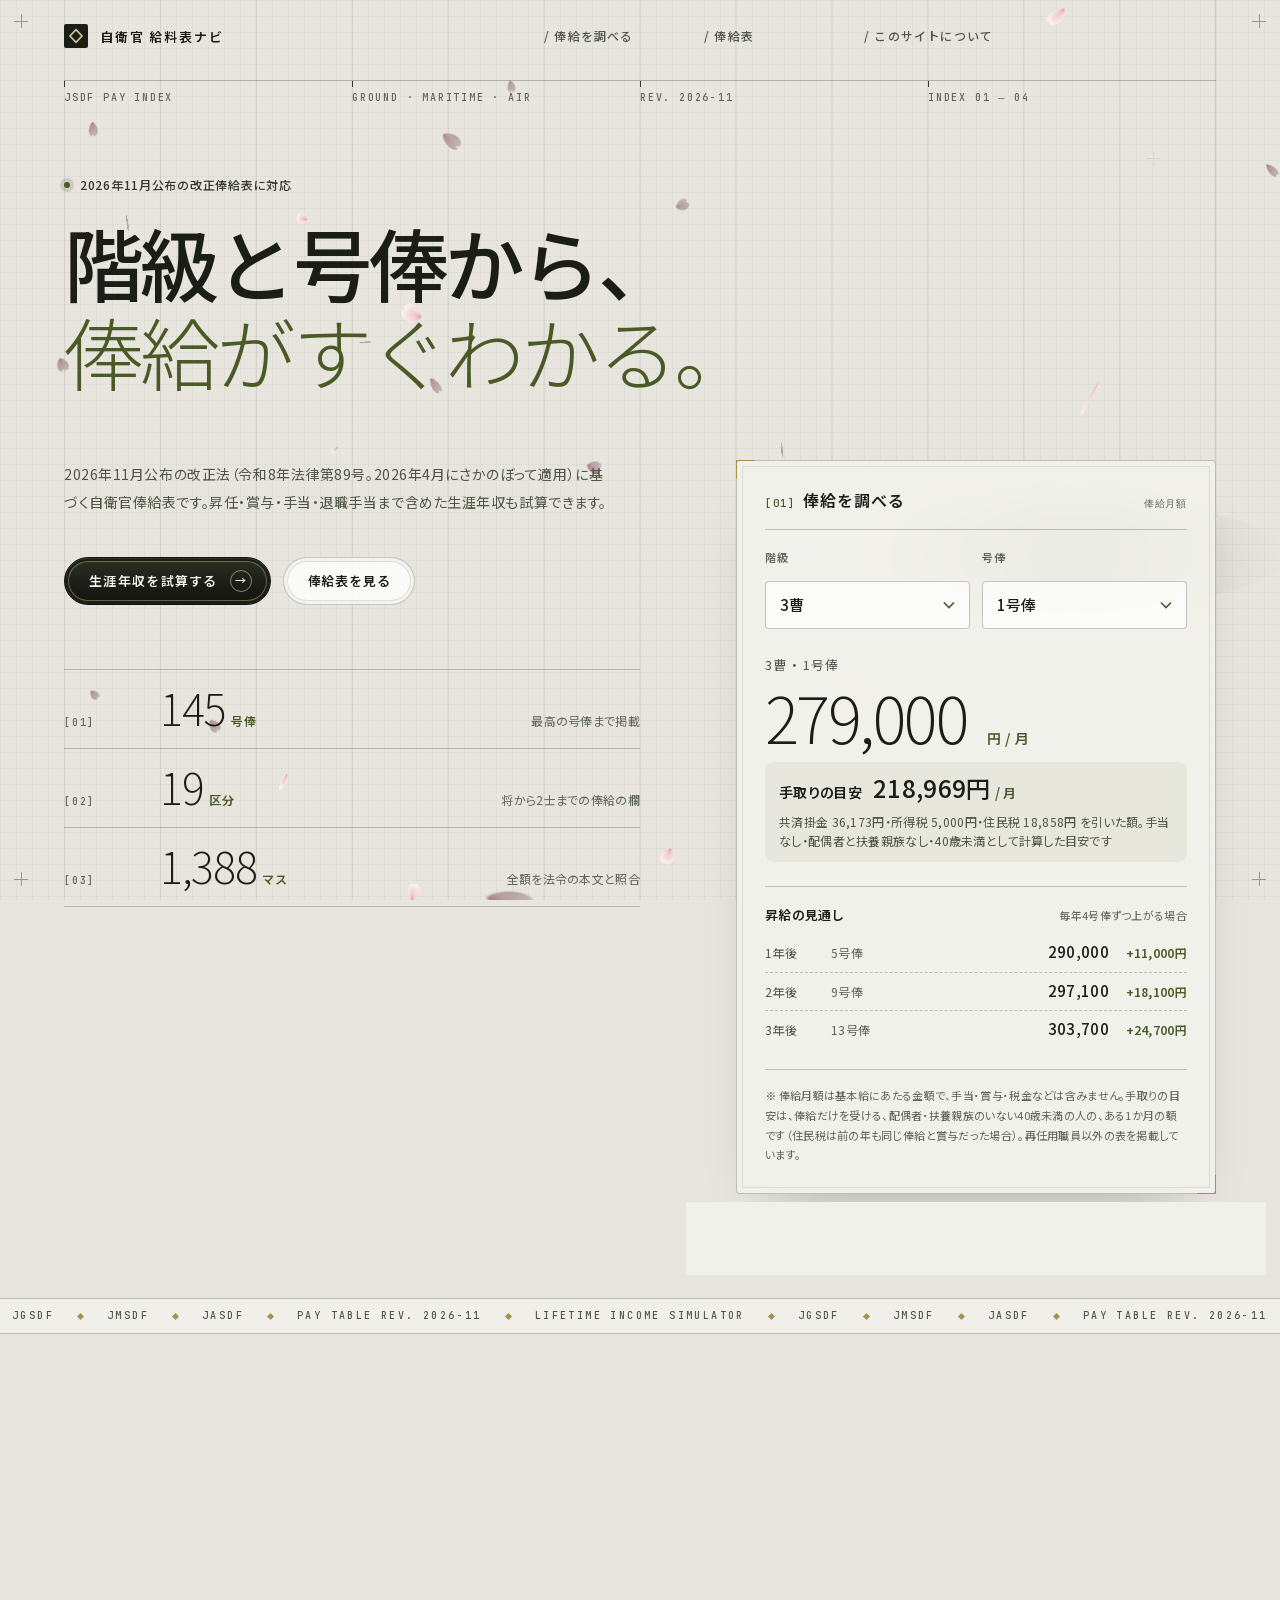
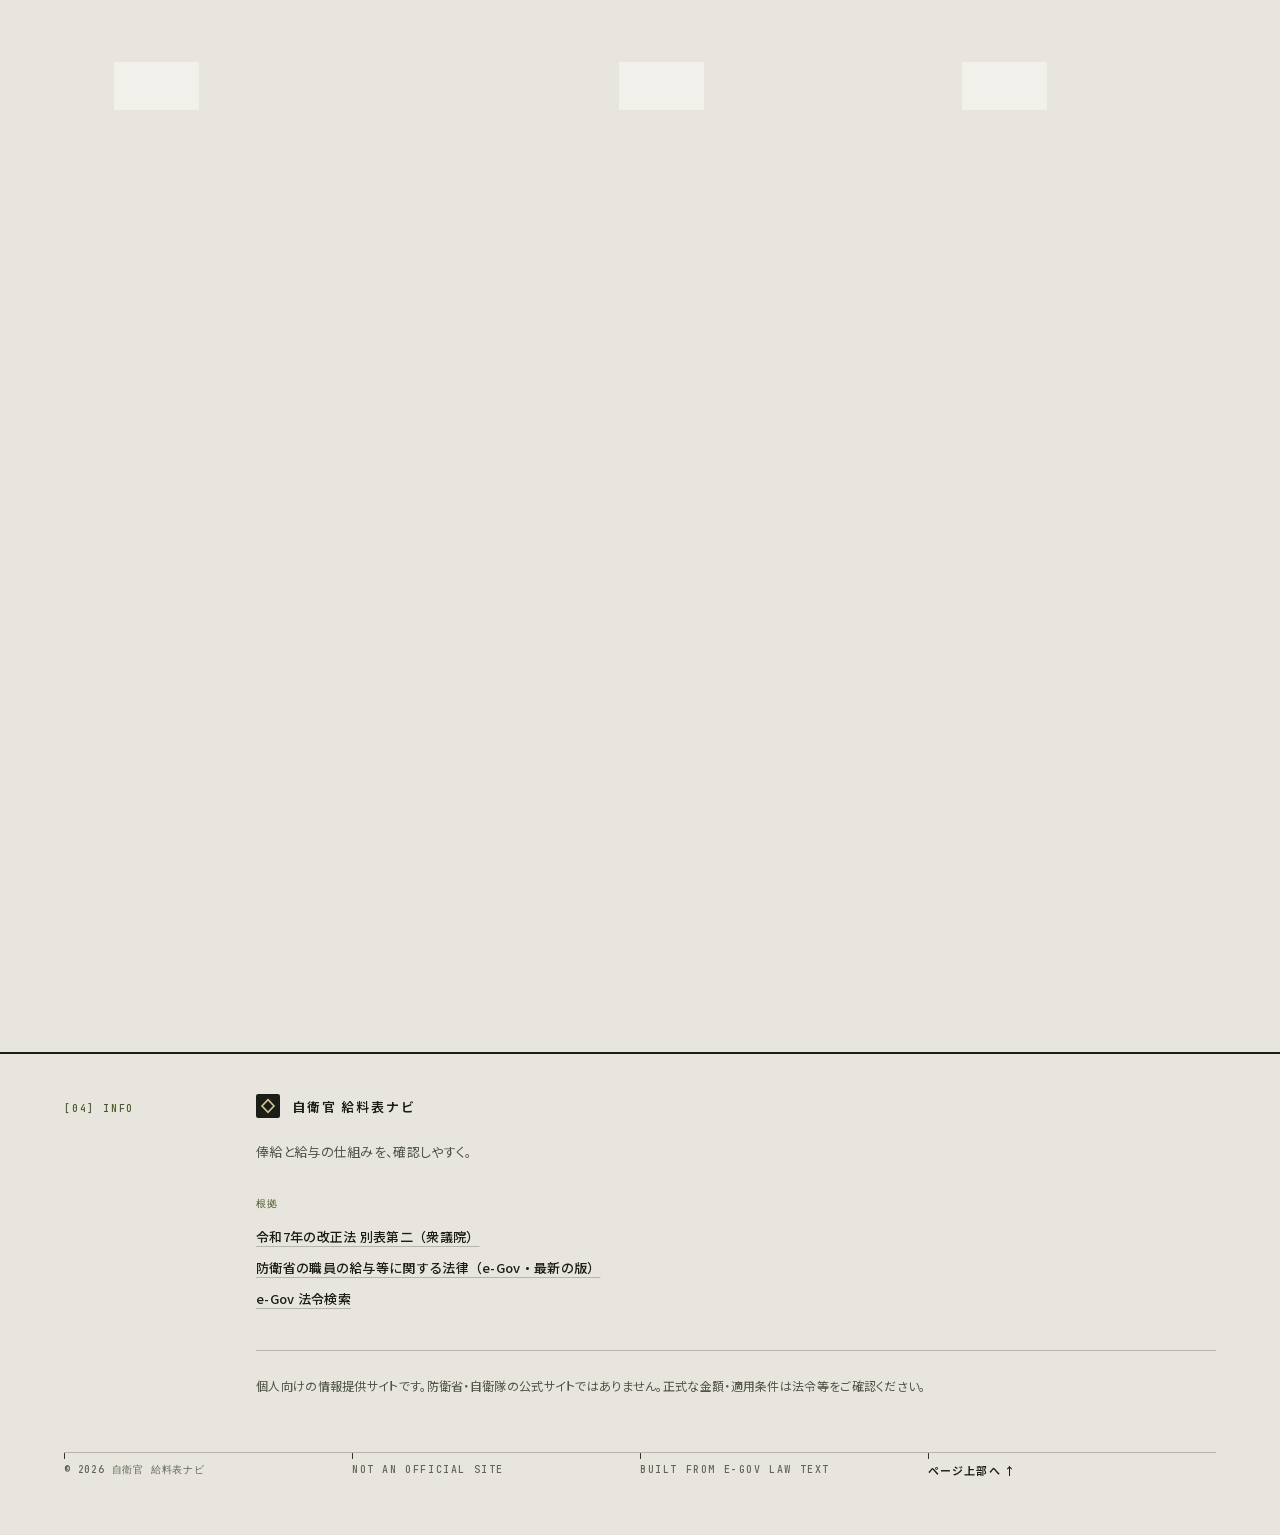
==== index.html @ 0382ee47 "結果の数字の重なりをなくし、俸給を調べる欄に手取りの目安を足す - 結果：生涯年収の大きな表示に、給与・退職手当・給付金・手取りの id を移し、下にあった同じ数字の箱   （3つの金額と、合計・手取" ====
<!doctype html>
<html lang="ja">
  <head>
    <meta charset="utf-8" />
    <meta name="viewport" content="width=device-width,initial-scale=1" />
    <!-- 読み込めるのはこのサイトのファイルだけ（外部のスクリプト・フォント・通信なし。入力は送信しない） -->
    <meta
      http-equiv="Content-Security-Policy"
      content="default-src 'none'; script-src 'self'; style-src 'self'; font-src 'self'; img-src 'self' data:; base-uri 'none'; form-action 'none'"
    />
    <title>自衛官 給料表ナビ｜2026年改定 俸給表と生涯年収シミュレーター</title>
    <meta
      name="description"
      content="2026年11月公布の改正法（令和8年法律第89号）に基づく自衛官の俸給表。階級と号俸を選ぶだけで俸給月額がわかり、昇任・賞与・手当を含めた生涯年収も試算できます。"
    />
    <meta name="theme-color" content="#e7e5de" />
    <meta name="format-detection" content="telephone=no" />
    <link
      rel="icon"
      href="data:image/svg+xml,%3Csvg xmlns='http://www.w3.org/2000/svg' viewBox='0 0 32 32'%3E%3Crect width='32' height='32' rx='7' fill='%231b1e17'/%3E%3Cpath d='M16 6l9 10-9 10-9-10z' fill='none' stroke='%23d8c48a' stroke-width='2.5'/%3E%3C/svg%3E"
    />
    <link rel="apple-touch-icon" href="icons/apple-touch-icon.png" />
    <meta property="og:type" content="website" />
    <meta property="og:locale" content="ja_JP" />
    <meta property="og:site_name" content="自衛官 給料表ナビ" />
    <meta property="og:title" content="自衛官 給料表ナビ｜2026年改定 俸給表と生涯年収シミュレーター" />
    <meta
      property="og:description"
      content="階級と号俸から俸給月額をすぐに確認。昇任・賞与・手当を含めた生涯年収も試算できます。"
    />
    <meta name="twitter:card" content="summary" />
    <meta property="og:url" content="https://fushimin1892.github.io/jsdf-lifetime-simulator/" />
    <meta property="og:image" content="https://fushimin1892.github.io/jsdf-lifetime-simulator/icons/og-icon.png">
    <meta property="og:image:type" content="image/png">
    <meta property="og:image:width" content="512">
    <meta property="og:image:height" content="512">
    <meta property="og:image:alt" content="金色のひし形と山形のアイコン">
    <meta name="twitter:image" content="https://fushimin1892.github.io/jsdf-lifetime-simulator/icons/og-icon.png">
    <script type="application/ld+json">
      {
        "@context": "https://schema.org",
        "@type": "WebApplication",
        "name": "自衛官 給料表ナビ",
        "description": "2026年11月公布の改正法（令和8年法律第89号）に基づく自衛官の俸給表と生涯年収シミュレーター。",
        "applicationCategory": "FinanceApplication",
        "inLanguage": "ja",
        "isAccessibleForFree": true,
        "offers": { "@type": "Offer", "price": "0", "priceCurrency": "JPY" }
      }
    </script>
    <!-- フォント（assets/fonts。このサイトで使う文字だけに絞った Noto Sans JP と JetBrains Mono。OFL） -->
    <link rel="preload" href="assets/fonts/noto-sans-jp.woff2" as="font" type="font/woff2" crossorigin />
    <link rel="preload" href="assets/fonts/jetbrains-mono.woff2" as="font" type="font/woff2" crossorigin />
    <!-- デザイン（assets/css）。base（骨組み）→ simulator-fix（調整）→ design（見た目）→ print（印刷）の順に上書きするので、並びを変えない -->
    <link rel="stylesheet" href="assets/css/base.css?v=20261125-5" />
    <link rel="stylesheet" href="assets/css/simulator-fix.css?v=20261125-5" />
    <link rel="stylesheet" href="assets/css/design.css?v=20261125-5" />
    <link rel="stylesheet" href="assets/css/print.css?v=20261125-5" />
  </head>
  <body>
    <i class="c-scroll-progress" aria-hidden="true"></i>
    <!-- 背景：地図の方眼・縦の罫・四隅の十字と、浮かぶ桜の立体（assets/js/crystals.js が描く。飾りなので読み上げない） -->
    <div class="l-bg" aria-hidden="true"><i class="l-bg__grid"></i><i class="l-bg__cols"></i><i class="l-bg__mark l-bg__mark--1"></i><i class="l-bg__mark l-bg__mark--2"></i><i class="l-bg__mark l-bg__mark--3"></i><i class="l-bg__mark l-bg__mark--4"></i><canvas class="l-bg__canvas"></canvas></div>
    <header class="l-header" id="pageTop">
      <div class="l-header__inner">
        <a class="c-brand" href="#pageTop">
          <span class="c-brand__mark" aria-hidden="true"
            ><svg viewBox="0 0 32 32"><rect width="32" height="32" rx="9" /><path d="M16 7.5l8 8.5-8 8.5-8-8.5z" /></svg></span
          ><span class="c-brand__name">自衛官 給料表ナビ</span>
        </a>
        <nav class="l-header__nav" aria-label="ページ内ナビゲーション">
          <a href="#lookup">俸給を調べる</a>
          <a href="#paytable">俸給表</a>
          <a href="#site-info">このサイトについて</a>
        </nav>
      </div>
    </header>
    <section class="c-hero" aria-label="俸給を調べる">
      <div class="c-hero__inner">
        <p class="c-hero__meta" aria-hidden="true"><span>JSDF PAY INDEX</span><span>GROUND · MARITIME · AIR</span><span>REV. 2026-11</span><span>INDEX 01 — 04</span></p>
        <div class="c-hero__copy">
          <p class="c-hero__chip"><span class="c-hero__chip-dot" aria-hidden="true"></span>2026年11月公布の改正俸給表に対応</p>
          <h1><span class="c-hero__line">階級と号俸から、</span><br /><em class="c-hero__line">俸給がすぐわかる。</em></h1>
          <p class="c-hero__lead">
            2026年11月公布の改正法（令和8年法律第89号。2026年4月にさかのぼって適用）に基づく自衛官俸給表です。昇任・賞与・手当・退職手当まで含めた生涯年収も試算できます。
          </p>
          <div class="c-hero__actions">
            <button type="button" class="c-btn c-btn--primary" data-open-sim>生涯年収を試算する<span aria-hidden="true">→</span></button>
            <a class="c-btn c-btn--ghost" href="#paytable">俸給表を見る</a>
          </div>
          <dl class="c-hero__facts">
            <div><dt>最高の号俸まで掲載</dt><dd>145<small>号俸</small></dd></div>
            <div><dt>将から2士までの俸給の欄</dt><dd>19<small>区分</small></dd></div>
            <div><dt>全額を法令の本文と照合</dt><dd>1,388<small>マス</small></dd></div>
          </dl>
        </div>
        <!-- 最初の画面で、そのまま俸給を調べられるようにする -->
        <section class="c-lookup" id="lookup" aria-labelledby="lookupTitle">
          <header class="c-lookup__head">
            <h2 id="lookupTitle">俸給を調べる</h2>
            <span>俸給月額</span>
          </header>
          <div class="c-lookup__fields">
            <div>
              <label for="rank">階級</label
              ><select id="rank"></select>
            </div>
            <div>
              <label for="grade">号俸</label
              ><select id="grade"></select>
            </div>
          </div>
          <div class="c-lookup__result" aria-live="polite">
            <div id="detail" class="c-note"></div>
            <strong id="amount">—</strong>
            <!-- 俸給だけを受ける場合の毎月の手取りの目安（simulator.js の lookupNet が出す） -->
            <p class="c-lookup__net" id="amountNet" hidden>手取りの目安 <b></b><span>/ 月</span><small></small></p>
          </div>
          <!-- 同じ階級のまま標準（年4号俸）で昇給した場合の、1〜3年後の俸給 -->
          <div class="c-outlook">
            <div class="c-outlook__head"><span>昇給の見通し</span><small>毎年4号俸ずつ上がる場合</small></div>
            <ol id="outlook"></ol>
          </div>
          <div class="c-note">
            ※ 俸給月額は基本給にあたる金額で、手当・賞与・税金などは含みません。手取りの目安は、俸給だけを受ける、配偶者・扶養親族のいない40歳未満の人の、ある1か月の額です（住民税は前の年も同じ俸給と賞与だった場合）。再任用職員以外の表を掲載しています。
          </div>
        </section>
      </div>
    </section>
    <!-- 流れる帯（飾り。動きを減らす設定では止まる） -->
    <div class="c-ticker" aria-hidden="true"><div class="c-ticker__track"><span>JGSDF<i></i>JMSDF<i></i>JASDF<i></i>PAY TABLE REV. 2026-11<i></i>LIFETIME INCOME SIMULATOR<i></i></span><span>JGSDF<i></i>JMSDF<i></i>JASDF<i></i>PAY TABLE REV. 2026-11<i></i>LIFETIME INCOME SIMULATOR<i></i></span><span>JGSDF<i></i>JMSDF<i></i>JASDF<i></i>PAY TABLE REV. 2026-11<i></i>LIFETIME INCOME SIMULATOR<i></i></span><span>JGSDF<i></i>JMSDF<i></i>JASDF<i></i>PAY TABLE REV. 2026-11<i></i>LIFETIME INCOME SIMULATOR<i></i></span></div></div>
    <main class="l-main">
      <dialog id="simulatorDialog" aria-labelledby="simulatorTitle">
        <section class="c-card c-simulator" id="simulator">
          <!-- スクロールしても常に見える結果の要約 -->
          <header class="c-simulator__sticky">
            <div class="c-simulator__sticky-text" aria-live="polite">
              <small>自衛隊での生涯年収（額面）</small><strong id="stickyTotal">—</strong
              ><span id="stickyRank"></span>
            </div>
            <a href="#simResult" class="c-simulator__jump" id="simJump">結果へ ↓</a>
            <button class="c-simulator__close" type="button" aria-label="シミュレーターを閉じる">×</button>
          </header>
          <div class="c-caption">CAREER SIMULATOR</div>
          <h2 class="c-section-title" id="simulatorTitle">生涯年収シミュレーター</h2>
          <p class="c-section-lead">
            昇給・昇任の時期を変えて、入隊から退職までの給与を試算します。条件を変えると自動で計算し直します。
          </p>
          <p class="c-simulator__guide">はじめは「所属」と「基本の条件」だけ入れれば計算できます。その下の帯（押すと開きます）は、分からなければ開かずにそのままでかまいません。</p>
          <div class="c-preset" role="group" aria-labelledby="presetLabel">
            <span id="presetLabel" class="c-preset__label">よくある経歴のひな形</span>
            <button type="button" class="c-preset__button" data-preset="sotsu">一般曹候補生（標準）</button>
            <button type="button" class="c-preset__button" data-preset="koka">高等工科学校（最短）</button>
            <button type="button" class="c-preset__button" data-preset="bunai">部内幹部（1尉まで）</button>
            <button type="button" class="c-preset__button" data-preset="kanko">防大・大卒の幹部</button>
          </div>
          <small class="c-field-note c-preset__note"
            >ひな形は入力の例です。入隊区分・予想階級・入隊時の年齢・昇任までの期間だけを変え、手当などほかの入力はそのままです。昇任までの期間は初期値（高等工科学校（最短）は、任官から1年で3曹に昇任し、3曹から先は初期値。防大・大卒の幹部は、2尉から1尉を一斉昇任の3年で固定）で、実際の昇任時期を示すものではありません。</small
          >
          <h3 class="c-simulator__group-title">所属</h3>
          <div class="c-simulator__grid">
            <div>
              <label for="branch">所属</label
              ><select id="branch" aria-describedby="branchNote">
                <option value="ground">陸上自衛隊</option>
                <option value="maritime">海上自衛隊</option>
                <option value="air">航空自衛隊</option>
              </select>
              <small id="branchNote" class="c-field-note">所属によって、下の「手当の条件」で選べる手当が変わります</small>
            </div>
          </div>
          <h3 class="c-simulator__group-title">基本の条件</h3>
          <div class="c-simulator__grid">
            <div>
              <label for="entryType">入隊区分</label
              ><select id="entryType" aria-describedby="entryTypeNote">
                <option value="sotsu" selected>一般曹候補生（任期なし）</option>
                <option value="ninki">任期制自衛官（任期あり）</option>
                <option value="kanko">幹部候補生（大卒・防大卒）</option>
                <option value="kankoM">幹部候補生（修士課程修了等）</option>
                <option value="kankoD">幹部候補生（院卒者試験）</option>
                <option value="koka">高等工科学校の卒業生（陸士長で任官）</option>
              </select>
              <small id="entryTypeNote" class="c-field-note">一般曹候補生・任期制は2士で入隊します。幹部候補生（一般幹部候補生）は幹部候補生学校を出て3尉（院卒は2尉）に任官します。区分を変えると入隊時の年齢の目安も変わります。高等工科学校の卒業生は、卒業の日（4月1日）に陸士長1号俸で任官した時から計算し（入隊時の年齢は任官時の年齢）、1年後に3曹へ昇任します。在校3年間の生徒手当・期末手当は含めません。退職手当の勤続期間には、生徒の期間（3年）の2分の1を加えます（防衛省給与法第28条の2第4項）</small>
            </div>
            <div id="ninkiPlanWrap" hidden>
              <label for="ninkiPlan">任期の扱い</label
              ><select id="ninkiPlan" aria-describedby="ninkiPlanNote">
                <option value="1">1任期で満了退職</option>
                <option value="2" selected>2任期で満了退職</option>
                <option value="3">3任期で満了退職</option>
                <option value="4">4任期で満了退職</option>
                <option value="sgt">3曹に昇任して定年まで勤める</option>
              </select>
              <small id="ninkiPlanNote" class="c-field-note"
                >1任期目は陸上2年・海上と航空3年、2任期目からは2年です（自衛隊法第36条）。任期ごとに任期満了金（退職手当）が出ます</small
              >
            </div>
            <div>
              <label for="startAge">入隊時の年齢</label>
              <div class="c-unit-input">
                <input id="startAge" type="number" min="16" max="60" value="18" /><span>歳</span>
              </div>
            </div>
            <div>
              <label for="entryMonth">入隊した月</label
              ><select id="entryMonth" aria-describedby="entryMonthNote">
                <option value="1">1月</option>
                <option value="2">2月</option>
                <option value="3">3月</option>
                <option value="4" selected>4月</option>
                <option value="5">5月</option>
                <option value="6">6月</option>
                <option value="7">7月</option>
                <option value="8">8月</option>
                <option value="9">9月</option>
                <option value="10">10月</option>
                <option value="11">11月</option>
                <option value="12">12月</option>
              </select>
              <small id="entryMonthNote" class="c-field-note">昇給（1月）と賞与（6月・12月）の時期に使います</small>
            </div>
            <div>
              <label for="entryYear">入隊した年</label>
              <div class="c-unit-input">
                <input
                  id="entryYear"
                  type="number"
                  min="2000"
                  max="2060"
                  value="2026"
                  aria-describedby="entryYearNote"
                /><span>年</span>
              </div>
              <small id="entryYearNote" class="c-field-note"
                >税・共済掛金の改正の時期と、若年定年退職者給付金で使う自衛官以外の職員の定年を決めるのに使います。初期値は今年です。過去の年（2025年以前）も、税・共済掛金・地域手当はおおむね今の制度で計算します（年ごとの細かい改正は入れていません）</small
              >
            </div>
            <div id="targetRankWrap">
              <label for="targetRank">予想する将来の階級（定年年齢を決定）</label
              ><select id="targetRank" aria-describedby="targetRankNote">
                <!-- data-age：定年年齢（2024年10月以降） -->
                <optgroup label="曹・准尉">
                  <option value="3曹" data-age="55">3曹（55歳）</option>
                  <option value="2曹" data-age="55">2曹（55歳）</option>
                  <option value="1曹" data-age="56" selected>1曹（56歳）</option>
                  <option value="曹長" data-age="56">曹長（56歳）</option>
                  <option value="准尉" data-age="56">准尉（56歳）</option>
                </optgroup>
                <optgroup label="幹部（部内幹部へ昇任）">
                  <option value="3尉" data-age="56" data-officer="1">3尉（56歳）</option>
                  <option value="2尉" data-age="56" data-officer="2">2尉（56歳）</option>
                  <option value="1尉" data-age="56" data-officer="3">1尉（56歳）</option>
                  <option value="3佐" data-age="57" data-officer="3">3佐（57歳）</option>
                  <option value="2佐" data-age="57" data-officer="3">2佐（57歳）</option>
                  <option value="1佐" data-age="58" data-officer="3">1佐（58歳）</option>
                  <option value="将補" data-age="60" data-officer="3">将補（60歳）</option>
                  <option value="将" data-age="60" data-officer="3">将（60歳）</option>
                </optgroup>
              </select>
              <small id="targetRankNote" class="c-field-note"
                >3尉以上を選ぶと部内幹部への昇任として計算します。定年は2024年10月以降の年齢です（<a
                  href="https://www.cas.go.jp/jp/seisaku/jieikan/gijisidai/dai1/sankou.pdf"
                  target="_blank"
                  rel="noopener"
                  >内閣官房資料 ↗</a
                >）</small
              >
            </div>
            <div>
              <label for="retireAge" id="retireAgeLabel">定年年齢（予想階級に連動）</label>
              <div class="c-unit-input">
                <input id="retireAge" type="number" value="56" readonly tabindex="-1" /><span>歳</span>
              </div>
            </div>
            <div>
              <label for="retireSpecial">定年の特例</label
              ><select id="retireSpecial" aria-describedby="retireSpecialNote">
                <option value="none" selected>なし（階級の定年）</option>
                <option value="chief">統合幕僚長・陸海空幕僚長・統合作戦司令官（将。62歳）</option>
                <option value="expert">医官などの医療職・軍楽・情報の調査・警務官（1佐以下。60歳）</option>
              </select>
              <small id="retireSpecialNote" class="c-field-note"
                >自衛隊法施行令 別表第九の備考の定年です。予想する将来の階級が対象でないとき（幕僚長などは将以外、医療職などは将補・将）は、階級の定年のままです</small
              >
            </div>
            <div data-enlisted>
              <label for="initialGrade">入隊時の2士の号俸</label>
              <div class="c-unit-input">
                <input id="initialGrade" type="number" min="1" max="17" value="1" /><span
                  >号俸</span
                >
              </div>
            </div>
            <div>
              <label for="raise">毎年の昇給</label>
              <div class="c-unit-input">
                <input
                  id="raise"
                  type="number"
                  min="0"
                  max="20"
                  value="4"
                  aria-describedby="raiseNote"
                /><span>号俸</span>
              </div>
              <small id="raiseNote" class="c-field-note"
                >標準（勤務成績が良好）は4号俸、特に良好は6、極めて良好は8以上。入隊後最初の昇給は月割り。55歳以降と1佐（1）（2）欄以上は昇給が抑えられます（標準では昇給なし）。</small
              >
            </div>
          </div>
          <details class="c-sim-more"><summary class="c-sim-more__summary"><h3 class="c-simulator__group-title">昇任の時期</h3><span class="c-sim-more__hint">初期値は標準的な昇任の時期です。変えたいときだけ開きます</span></summary>
          <p class="c-simulator__group-note">
            予想する将来の階級までに必要な昇任だけを表示しています。昇任は年1回（3曹は年2回、部内幹部候補生の試験は年1回）なので、その間隔で選べます。いちばん短い選択肢は、法令で決まった最短の期間です。
          </p>
          <div class="c-simulator__grid">
            <!-- 昇任までの期間。スクリプトが選択欄に置き換える（最小値は自衛隊法施行規則 別表第七の在職期間） -->
            <div data-enlisted>
              <label for="stepPfc">2士から1士まで</label>
              <div class="c-unit-input">
                <input id="stepPfc" type="number" value="6" readonly tabindex="-1" /><span>か月</span>
              </div>
              <small class="c-field-note">6か月で固定</small>
            </div>
            <div data-enlisted>
              <label for="stepLcpl">1士から士長まで</label>
              <div class="c-unit-input">
                <input id="stepLcpl" type="number" value="6" readonly tabindex="-1" /><span>か月</span>
              </div>
              <small class="c-field-note">6か月で固定（入隊から約1年で士長）</small>
            </div>
            <div data-enlisted>
              <label for="stepSgt">士長から3曹昇任まで</label>
              <div class="c-unit-input">
                <input id="stepSgt" type="number" min="1.75" max="20" step="0.25" value="3.75" /><span
                  >年</span
                >
              </div>
              <small class="c-field-note">昇任は年2回のため半年ごと。一般曹候補生は最短で入隊後2年9か月（士長昇任から1年9か月）</small>
            </div>
            <!-- 昇任までの年数（予想階級に必要なものだけ表示。初期値は試算用の仮定） -->
            <div data-step="2曹" hidden>
              <label for="stepSgt2">3曹から2曹まで</label>
              <div class="c-unit-input">
                <input id="stepSgt2" type="number" min="1.6" max="30" step="0.1" value="8" /><span>年</span>
              </div>
              <small class="c-field-note">法令の在職期間は3曹で2年</small>
            </div>
            <div data-step="1曹" hidden>
              <label for="stepSgt1">2曹から1曹まで</label>
              <div class="c-unit-input">
                <input id="stepSgt1" type="number" min="1.6" max="30" step="0.1" value="10" /><span>年</span>
              </div>
              <small class="c-field-note">法令の在職期間は2曹で2年</small>
            </div>
            <div data-step="曹長" hidden>
              <label for="stepSgm">1曹から曹長まで</label>
              <div class="c-unit-input">
                <input id="stepSgm" type="number" min="1.6" max="30" step="0.1" value="8" /><span>年</span>
              </div>
              <small class="c-field-note">法令の在職期間は1曹で2年</small>
            </div>
            <div data-step="准尉" hidden>
              <label for="stepWo">曹長から准尉まで</label>
              <div class="c-unit-input">
                <input id="stepWo" type="number" min="1.6" max="30" step="0.1" value="6" /><span>年</span>
              </div>
              <small class="c-field-note">法令の在職期間は曹長で2年</small>
            </div>
            <div data-step="3尉route" hidden>
              <label for="ofcRoute">3尉への昇任のしかた</label
              ><select id="ofcRoute" aria-describedby="ofcRouteNote">
                <option value="sgt" selected>3曹から（部内幹部候補生）</option>
                <option value="sgm">曹長から</option>
                <option value="wo">准尉から</option>
              </select>
              <small id="ofcRouteNote" class="c-field-note"
                >曹長・准尉からは、2曹・1曹・曹長（・准尉）を経て3尉に昇任するものとして計算します。選考の条件は年度ごとの採用・選考の案内で確かめてください</small
              >
            </div>
            <div data-step="3尉sgm" hidden>
              <label for="stepOfcSgm">曹長から3尉まで</label>
              <div class="c-unit-input">
                <input id="stepOfcSgm" type="number" min="2" max="30" step="1" value="4" /><span>年</span>
              </div>
              <small class="c-field-note">最短は曹長の在職期間2年（自衛隊法施行規則 別表第七）</small>
            </div>
            <div data-step="3尉wo" hidden>
              <label for="stepOfcWo">准尉から3尉まで</label>
              <div class="c-unit-input">
                <input id="stepOfcWo" type="number" min="1" max="30" step="1" value="3" /><span>年</span>
              </div>
              <small class="c-field-note">准尉の在職期間は別表第七に定めがないため、1年から選べます</small>
            </div>
            <div data-step="3尉" hidden>
              <label for="stepOfc">3曹から3尉まで（部内幹部）</label>
              <div class="c-unit-input">
                <input id="stepOfc" type="number" min="1" max="30" step="1" value="4" /><span
                  >年</span
                >
              </div>
              <small class="c-field-note"
                >受験資格は3曹昇任後4年（専門士・準学士は2年、学士は1年）。3尉昇任前の幹部候補生学校8か月は、この期間に含む教育期間として扱います</small
              >
            </div>
            <div data-step="2尉" hidden>
              <label for="second">3尉から2尉まで</label>
              <div class="c-unit-input">
                <input id="second" type="number" value="2" readonly tabindex="-1" /><span>年</span>
              </div>
              <small class="c-field-note">2年で固定</small>
            </div>
            <div data-step="1尉" hidden>
              <label for="first">2尉から1尉まで</label>
              <div class="c-unit-input">
                <input id="first" type="number" min="2.4" max="30" step="0.1" value="4.5" /><span
                  >年</span
                >
              </div>
              <small class="c-field-note">法令の在職期間は3年</small>
              <!-- 防大・大卒の幹部のひな形を使ったときだけ出す（欄を3年で固定する） -->
              <small id="firstLock" class="c-preset-lock" hidden>防大・大卒の幹部のひな形：一斉昇任のため3年で固定しています。ほかのひな形を選ぶか、入隊区分を変えると選べるようになります。</small>
            </div>
            <div data-step="3佐" hidden>
              <label for="stepMaj">1尉から3佐まで</label>
              <div class="c-unit-input">
                <input id="stepMaj" type="number" min="4" max="30" step="0.1" value="7" /><span>年</span>
              </div>
              <small class="c-field-note">法令の在職期間は1尉で5年</small>
            </div>
            <div data-step="2佐" hidden>
              <label for="stepLtc">3佐から2佐まで</label>
              <div class="c-unit-input">
                <input id="stepLtc" type="number" min="2.4" max="30" step="0.1" value="6" /><span>年</span>
              </div>
              <small class="c-field-note">法令の在職期間は3佐で3年</small>
            </div>
            <div data-step="1佐" hidden>
              <label for="stepCol">2佐から1佐まで</label>
              <div class="c-unit-input">
                <input id="stepCol" type="number" min="3.2" max="30" step="0.1" value="6" /><span>年</span>
              </div>
              <small class="c-field-note">法令の在職期間は2佐で4年</small>
            </div>
            <div data-step="1佐" hidden>
              <label for="colClass">1佐の俸給表の欄</label
              ><select id="colClass" aria-describedby="colClassNote">
                <option value="5" selected>1佐（3）</option>
                <option value="4">1佐（2）</option>
                <option value="3">1佐（1）</option>
              </select>
              <small id="colClassNote" class="c-field-note">配置される職によって適用される欄が異なります</small>
            </div>
            <div data-step="将補" hidden>
              <label for="stepMg">1佐から将補まで</label>
              <div class="c-unit-input">
                <input id="stepMg" type="number" min="4.8" max="30" step="0.1" value="6" /><span>年</span>
              </div>
              <small class="c-field-note">法令の在職期間は1佐で6年</small>
              <small class="c-field-note">俸給は将補（2）の欄で計算します</small>
            </div>
            <div data-step="将" hidden>
              <label for="stepGen">将補から将まで</label>
              <div class="c-unit-input">
                <input id="stepGen" type="number" min="2.4" max="30" step="0.1" value="3" /><span>年</span>
              </div>
              <small class="c-field-note">法令の在職期間は将補で3年</small>
            </div>
            <div data-step="将" hidden>
              <label for="generalGrade">将の官職（号俸）</label
              ><select id="generalGrade" aria-describedby="generalGradeNote">
                <option value="1" selected>将（防衛大臣が指定する1号俸）</option>
                <option value="2">将（2号俸）</option>
                <option value="3">将（3号俸）</option>
                <option value="4">将（4号俸）</option>
                <option value="5">方面総監・自衛艦隊司令官など（5号俸）</option>
                <option value="6">方面総監などのうち防衛大臣が指定する官職（6号俸）</option>
                <option value="7">陸・海・空幕僚長、統合作戦司令官（7号俸）</option>
                <option value="8">統合幕僚長（8号俸）</option>
              </select>
              <small id="generalGradeNote" class="c-field-note"
                >将の俸給は官職ごとに号俸が決まり、昇給はありません（施行令第6条の20）</small
              >
            </div>
          </div>
          </details>
          <details class="c-sim-more"><summary class="c-sim-more__summary"><h3 class="c-simulator__group-title" id="allowanceTitle">手当の条件</h3><span class="c-sim-more__hint">配置手当・営外手当や、扶養・住居・通勤・地域手当などを足すときに開きます</span></summary>
          <section class="c-allowance-panel" aria-labelledby="allowanceTitle">
            <p class="c-section-lead">該当する勤務・生活条件を選ぶと、対応する手当を自動で計算します。</p>
            <h4 class="c-allowance-panel__subtitle">所属の主な手当（配置手当）</h4>
            <!-- 所属に応じた配置手当の選択欄（スクリプトが所属ごとに作る） -->
            <div class="c-allowance-panel__auto" id="branchAllowances"></div>
            <div class="c-simulator__grid">
              <div>
                <label for="placementFrom">配置手当の支給開始（入隊から何年後）</label>
                <div class="c-unit-input">
                  <input id="placementFrom" type="number" min="0" max="50" step="0.5" placeholder="入隊から" data-optional="1" aria-describedby="placementNote" /><span>年後</span>
                </div>
              </div>
              <div>
                <label for="placementTo">配置手当の支給終了（入隊から何年後）</label>
                <div class="c-unit-input">
                  <input id="placementTo" type="number" min="0.5" max="50" step="0.5" placeholder="定年まで" data-optional="1" aria-describedby="placementNote" /><span>年後</span>
                </div>
                <small id="placementNote" class="c-field-note"
                  >上で選んだ配置手当を受ける期間です。空欄なら入隊から定年まで（教育期間を除く）。異動で配置が変わる場合は、配置手当を選ばずに「ほかの手当を追加する」で期間ごとに入れることもできます</small
                >
              </div>
            </div>
            <!-- 教育を受けている期間は部隊に配置されていないので、配置手当（乗組手当など）を支給しない -->
            <div class="c-allowance-panel__auto">
              <div data-enlisted>
                <label for="eduRecruit">入隊後の教育期間（教育隊）</label>
                <div class="c-unit-input">
                  <input id="eduRecruit" type="number" value="5" readonly tabindex="-1" /><span>か月</span>
                </div>
                <small class="c-field-note">5か月で固定</small>
              </div>
              <div data-enlisted>
                <label for="eduSgt">3曹昇任前の教育（海曹予定者課程など）</label>
                <div class="c-unit-input">
                  <input id="eduSgt" type="number" value="3" readonly tabindex="-1" /><span>か月</span>
                </div>
                <small class="c-field-note">3か月で固定</small>
              </div>
              <div data-step="3尉" hidden>
                <label for="eduOcs">幹部候補生学校（部内幹部）</label>
                <div class="c-unit-input">
                  <input id="eduOcs" type="number" value="8" readonly tabindex="-1" /><span>か月</span>
                </div>
                <small class="c-field-note">8か月で固定</small>
              </div>
            </div>
            <small class="c-field-note" data-note-title="配置手当と教育期間"
              >教育期間（入隊後の教育隊、3曹昇任直前の海曹予定者課程など、3尉昇任直前の幹部候補生学校）は基本給（俸給）だけとし、配置手当・営外手当・手入力の手当・俸給の特別調整額は付けません（賞与は支給し、その計算の基礎は俸給と階級による加算だけにします。指定場所生活調整金は対象のまま）。選んだ手当は、教育期間を除いて定年まで続く仮定です。実際の対象や期間は配置によって異なります。割合は施行令第12条と防衛省の訓令（乗員の範囲等に関する訓令、特殊作戦隊員手当・特別警備隊員・落下傘隊員の各訓令、防衛省職員給与施行細則）によります。3佐以上は「階級の最低号俸」に、防衛大臣が定める割合（3佐94.2％、2佐91.6％、1佐（3）86.4％、1佐（2）85.9％、1佐（1）84.9％、将補（2）・将84.5％）を掛けて計算します。</small
            >
            <h4 class="c-allowance-panel__subtitle">生活の条件</h4>
            <div class="c-allowance-panel__auto">
              <div>
                <label for="barracksYears">入隊から営舎内・艦内で生活する年数</label
                ><select id="barracksYears">
                  <option value="0">対象なし・不明</option>
                  <option value="1">1年</option>
                  <option value="2">2年</option>
                  <option value="3">3年</option>
                  <option value="4">4年</option>
                  <option value="5">5年</option>
                  <option value="6">6年以上</option></select
                ><small class="c-field-note"
                  >指定場所生活調整金（防衛省給与法第26条の2）は、一般曹候補生・任期制で入隊し、採用から6年を1年ずつに区切った期間の全部を営舎内などに住んだ年に20万円（施行令第19条の2）です。入力した年数分を支給するとして計算します（処分などで支給されない年は考えません）。幹部候補生・高等工科学校の卒業生には加えません。</small
                >
              </div>
              <div>
                <label for="eigaiStart">営舎の外に住み始める時期（営外手当）</label
                ><select id="eigaiStart" aria-describedby="eigaiNote">
                  <option value="none">住まない・不明</option>
                  <option value="sergeant">3曹に昇任したとき</option>
                  <option value="1">入隊から1年後</option>
                  <option value="2">入隊から2年後</option>
                  <option value="3">入隊から3年後</option>
                  <option value="4">入隊から4年後</option>
                  <option value="5">入隊から5年後</option>
                  <option value="6">入隊から6年後</option>
                  <option value="8">入隊から8年後</option>
                  <option value="10">入隊から10年後</option>
                </select>
                <small id="eigaiNote" class="c-field-note"
                  >曹長以下の間、月額8,200円を支給し、賞与の計算の基礎にも加えます（准尉・幹部になると支給されません）。</small
                >
              </div>
            </div>
            <div class="c-allowance-panel__sources">
              自動計算の根拠：<a
                href="https://laws.e-gov.go.jp/law/327CO0000000368"
                target="_blank"
                rel="noopener"
                >配置手当・賞与の加算（施行令） ↗</a
              >　<a
                href="https://www.cas.go.jp/jp/seisaku/jieikan/gijisidai/dai4/sankou.pdf"
                target="_blank"
                rel="noopener"
                >指定場所生活調整金 ↗</a
              >　<a
                href="https://laws.e-gov.go.jp/law/327AC0000000266"
                target="_blank"
                rel="noopener"
                >営外手当（給与法第18条） ↗</a
              >
            </div>
            <details class="c-allowance-panel__manual">
              <summary>ほかの手当を追加する（手入力）</summary>
              <div class="c-allowance-panel__selector">
                <div>
                  <label for="allowanceKind">追加する手当</label
                  ><select id="allowanceKind"></select>
                </div>
                <button type="button" id="addAllowance" class="c-action-btn">＋ 手当を追加</button>
              </div>
              <div id="allowanceList"></div>
            </details>
            <p class="c-note" data-note-title="手当の入力と計算方法">
              手当名ごとに基本の計算方法を固定しています。月額の手当は月額、日額・勤務1回ごとの手当は単価×支給日数・回数で試算し、地域手当・広域異動手当は勤務地・異動距離から割合を適用します。支給額や対象となる日数・回数は、任務区分・勤務実績・官署の指定などで変わるため、手入力欄がある手当は実際の区分に合った単価・月額・日数等を入力してください。地域手当と広域異動手当の調整、再異動時の期間重複は計算に反映します。法令で額が決まっている手当は「区分（法令の額）」を選ぶと額が入り、本府省業務調整手当・航海手当は昇任に合わせて階級の額で計算します。支給期間は「支給開始（年・月）」と「支給期間（年・か月）」で入力します。途中で止まる・また始まる手当は、期間を分けて何件でも追加できます。同じ手当の期間が重なっているとエラーで知らせます（地域手当・広域異動手当と、区分が違うものは重なってもかまいません）。通勤手当は、所得税の非課税限度額（定期代と、車の片道距離ごとの額。合わせて月15万円まで）を税金の計算から除きます。航海手当は、自衛艦などの自衛隊の艦船に乗り組む自衛官が対象で（防衛省給与法第17条）、陸上・航空自衛官も乗り組む場合は選べます。だれが乗組員に当たるかは防衛大臣の定め（訓令）によります。
            </p>
            <p class="c-allowance-panel__links">
              <a
                href="https://www.mod.go.jp/j/policy/agenda/meeting/jinji/pdf/giji_shoguu_02_01.pdf"
                target="_blank"
                rel="noopener"
                >防衛省：自衛官の手当（2025年3月資料） ↗</a
              >　<a
                href="https://www.mod.go.jp/j/policy/agenda/meeting/kiban/pdf/20230222_01.pdf"
                target="_blank"
                rel="noopener"
                >給与制度の概要 ↗</a
              >
            </p>
          </section>
          </details>
          <details class="c-sim-more"><summary class="c-sim-more__summary"><h3 class="c-simulator__group-title">賞与</h3><span class="c-sim-more__hint">初期値は年4.7か月分です。管理職になる場合などに開きます</span></summary>
          <div class="c-simulator__grid">
            <div>
              <label for="bonus">年間賞与（俸給月額の何か月分）</label>
              <div class="c-unit-input">
                <input
                  id="bonus"
                  type="number"
                  min="0"
                  max="12"
                  step="0.01"
                  value="4.7"
                  aria-describedby="bonusHint"
                /><span>か月</span>
              </div>
              <small id="bonusHint" class="c-field-note">金額ではなく月数を入力（例：4.7）。標準の成績の場合の割合で計算するため、一般の自衛官は実際には年4.62か月分、将・将補（1）欄は年3.43か月分になります</small>
            </div>
            <div>
              <label for="manager">管理職（俸給の特別調整額の種別）</label
              ><select id="manager" aria-describedby="managerNote">
                <option value="none" selected>管理職ではない・不明</option>
                <option value="1">一種（将補（2）・1佐（1）（2））</option>
                <option value="2">二種（将補（2）・1佐）</option>
                <option value="3a">三種・賞与の加算あり（1佐・2佐）</option>
                <option value="3">三種（1佐・2佐）</option>
                <option value="4">四種（1佐（3）・2佐・3佐）</option>
              </select>
              <small id="managerNote" class="c-field-note"
                >選んだ種別に額が定められている階級（施行令 別表第四）になったときから、特別調整額（月額5,700〜59,100円）を加えます。賞与は一種21％・二種11％・三種（加算あり）5％を俸給に加算し、将・将補（1）欄は種別にかかわらず25％です（施行令第12条の6）。</small
              >
            </div>
          </div>
          </details>
          <details class="c-sim-more"><summary class="c-sim-more__summary"><h3 class="c-simulator__group-title">退職・税金・社会保険</h3><span class="c-sim-more__hint">初期値は定年で退職、再就職の年収は0円です。自己都合で辞める、再就職の年収・家族・健康保険を入れるときに開きます</span></summary>
          <p class="c-simulator__group-note">退職手当・若年定年退職者給付金と、税金・共済掛金を引いた手取りを計算します。ふつうは下の2つだけで計算できます。</p>
          <div class="c-simulator__grid">
            <div>
              <label for="retireReason">退職の理由</label
              ><select id="retireReason" aria-describedby="retireReasonNote">
                <option value="teinen" selected>定年退職</option>
                <option value="self">自己都合（退職する年齢を指定）</option>
              </select>
              <small id="retireReasonNote" class="c-field-note"
                >自己都合退職は若年定年退職者給付金の対象外です（定年前1年内に定員の減少などで退職した場合の例外は試算に含めません）</small
              >
            </div>
            <div id="selfRetireAgeWrap" hidden>
              <label for="selfRetireAge">自己都合で退職する年齢</label>
              <div class="c-unit-input">
                <input id="selfRetireAge" type="number" min="17" max="60" step="1" value="40" aria-describedby="selfRetireAgeNote" /><span>歳</span>
              </div>
              <small id="selfRetireAgeNote" class="c-field-note">入隊時の年齢より大きく、定年年齢以下の整数。その年齢になる月の前月末に退職として計算します</small>
            </div>
            <div>
              <label for="reemployIncome">再就職先の年収の見込み（退職の翌年・額面）</label>
              <div class="c-unit-input">
                <input
                  id="reemployIncome"
                  type="number"
                  min="0"
                  max="5000"
                  step="any"
                  value="0"
                  aria-describedby="reemployNote"
                /><span>万円</span>
              </div>
              <small id="reemployNote" class="c-field-note"
                >分からなければ0のままでかまいません。結果の「再就職の年収と若年定年退職者給付金」のグラフで、年収がいくらまでなら給付金が満額か、いくらを超えると減る・なくなるかが分かります。入れると、その年収での給付金と税を計算します（年の途中から勤めた場合は12か月分に直した額）</small
              >
            </div>
          </div>
          <details class="c-sim-more"><summary class="c-sim-more__summary"><h3 class="c-simulator__group-title">くわしい条件（家族・給付金・健康保険・年金）</h3><span class="c-sim-more__hint">配偶者・扶養親族がいる、以前も自衛官だった、国民健康保険にする、などのときだけ開きます</span></summary>
          <h4 class="c-sim-more__sub">家族（税金の控除）</h4>
          <div class="c-simulator__grid">
            <div>
              <label for="spouse">配偶者控除</label
              ><select id="spouse" aria-describedby="spouseNote">
                <option value="no" selected>なし</option>
                <option value="yes">あり（所得62万円以下）</option>
              </select>
              <small id="spouseNote" class="c-field-note">「あり」は、配偶者の所得が62万円以下のときです。扶養手当は「ほかの手当を追加する」で、子・父母等の人数から計算できます</small>
            </div>
            <div>
              <label for="dependents">扶養親族（16歳以上・一般）</label>
              <div class="c-unit-input">
                <input id="dependents" type="number" min="0" max="10" value="0" /><span>人</span>
              </div>
            </div>
            <div>
              <label for="specificDependents">特定扶養親族（19〜22歳）</label>
              <div class="c-unit-input">
                <input id="specificDependents" type="number" min="0" max="10" value="0" /><span>人</span>
              </div>
            </div>
          </div>
          <h4 class="c-sim-more__sub">若年定年退職者給付金がもらえるか</h4>
          <div class="c-simulator__grid">
            <div hidden data-retired>
              <label for="reemployBiz">退職の翌年の事業所得</label>
              <div class="c-unit-input">
                <input id="reemployBiz" type="number" min="0" max="5000" step="any" value="0" aria-describedby="reemployBizNote" /><span>万円</span>
              </div>
              <small id="reemployBizNote" class="c-field-note"
                >自営などの事業所得（収入から必要経費を引いた額）。給付金の調整では、給与所得と事業所得の合計を給与収入に直した額を使います（給与法第27条の4）</small
              >
            </div>
            <div hidden data-retired>
              <label for="ypLump">若年定年退職者給付金の受け取り方</label
              ><select id="ypLump" aria-describedby="ypLumpNote">
                <option value="split" selected>分けて受け取る</option>
                <option value="lump">1回目と2回目を一時に受け取る</option>
              </select>
              <small id="ypLumpNote" class="c-field-note">分けて受け取ると1回目は退職後の4月か10月、2回目は退職の翌々年8月です。退職時に申し出ると、1回目と2回目を退職の翌々年8月にまとめて受け取れます（給与法第27条の5）</small>
            </div>
            <div hidden data-retired>
              <label for="ypAssume">令和10年4月以後に退職する場合の給与年額調整額</label
              ><select id="ypAssume" aria-describedby="ypAssumeNote">
                <option value="upper" selected>加算調整上限額と同じ（上限）</option>
                <option value="base">給与年額相当額と同じ（加算なし）</option>
              </select>
              <small id="ypAssumeNote" class="c-field-note"
                >新しい制度の所得調整に使う額で、「加算調整上限額までの範囲内で政令で定める」とされ、その政令はまだ公布されていません（2026年11月24日時点）。どちらを選んでも仮定の試算です</small
              >
            </div>
            <div hidden data-retired>
              <label for="incomeY61">61歳の年の給与収入（再就職・額面）</label>
              <div class="c-unit-input">
                <input id="incomeY61" type="number" min="0" max="5000" step="any" placeholder="翌年と同じ" data-optional="1" aria-describedby="incomeLaterNote" /><span>万円</span>
              </div>
            </div>
            <div hidden data-retired>
              <label for="incomeY61Biz">61歳の年の事業所得</label>
              <div class="c-unit-input">
                <input id="incomeY61Biz" type="number" min="0" max="5000" step="any" placeholder="翌年と同じ" data-optional="1" aria-describedby="incomeLaterNote" /><span>万円</span>
              </div>
            </div>
            <div hidden data-retired>
              <label for="incomeY59">60歳になる年の前年の給与収入（令和10年4月以後に退職）</label>
              <div class="c-unit-input">
                <input id="incomeY59" type="number" min="0" max="5000" step="any" placeholder="翌年と同じ" data-optional="1" aria-describedby="incomeLaterNote" /><span>万円</span>
              </div>
            </div>
            <div hidden data-retired>
              <label for="incomeY59Biz">60歳になる年の前年の事業所得</label>
              <div class="c-unit-input">
                <input id="incomeY59Biz" type="number" min="0" max="5000" step="any" placeholder="翌年と同じ" data-optional="1" aria-describedby="incomeLaterNote" /><span>万円</span>
              </div>
            </div>
            <div hidden data-retired>
              <label for="incomeCiv">自衛官以外の職員の定年になる年の前年の給与収入（令和10年4月以後に退職）</label>
              <div class="c-unit-input">
                <input id="incomeCiv" type="number" min="0" max="5000" step="any" placeholder="翌年と同じ" data-optional="1" aria-describedby="incomeLaterNote" /><span>万円</span>
              </div>
            </div>
            <div hidden data-retired>
              <label for="incomeCivBiz">自衛官以外の職員の定年になる年の前年の事業所得</label>
              <div class="c-unit-input">
                <input id="incomeCivBiz" type="number" min="0" max="5000" step="any" placeholder="翌年と同じ" data-optional="1" aria-describedby="incomeLaterNote" /><span>万円</span>
              </div>
              <small id="incomeLaterNote" class="c-field-note"
                >空欄なら退職の翌年と同じとして計算します。61歳の年は60歳以後の分（定年が60歳未満の人）、60歳になる年の前年は令和10年4月以後に退職した人の3回目、自衛官以外の職員の定年になる年の前年は60歳以後の分の最後の回の調整に使います</small
              >
            </div>
            <div hidden data-retired>
              <label for="incomeAvg">退職の翌年から59歳までの年収の平均（追給の確認）</label>
              <div class="c-unit-input">
                <input id="incomeAvg" type="number" min="0" max="5000" step="any" placeholder="使わない" data-optional="1" aria-describedby="incomeAvgNote" /><span>万円</span>
              </div>
              <small id="incomeAvgNote" class="c-field-note"
                >令和10年3月までに退職した人だけ。各年の所得金額（給与収入に直した額）の平均が退職の翌年より低いと、申し出により差額が追給されます（給与法第27条の7）。空欄なら追給を計算しません</small
              >
            </div>
            <div>
              <label for="prevServiceYears">以前に自衛官だった年数（いったん退職して再び採用された場合）</label>
              <div class="c-unit-input">
                <input id="prevServiceYears" type="number" min="0" max="40" step="0.5" value="0" aria-describedby="prevServiceNote" /><span>年</span>
              </div>
              <small id="prevServiceNote" class="c-field-note"
                >若年定年退職者給付金の「自衛官としての在職期間20年以上」に通算します（給与法第27条の2第2項。令和8年4月以後の退職）。退職手当の勤続期間には含めません</small
              >
            </div>
            <div>
              <label for="publicReemploy">退職の翌日までに常勤の国家・地方公務員になる</label
              ><select id="publicReemploy" aria-describedby="publicReemployNote">
                <option value="no" selected>ならない</option>
                <option value="yes">なる</option>
              </select>
              <small id="publicReemployNote" class="c-field-note">なる場合、若年定年退職者給付金は支給されません（給与法第27条の2第1項ただし書。任期付き・非常勤・一時的な任用は除く）</small>
            </div>
          </div>
          <h4 class="c-sim-more__sub">退職後の健康保険・年金</h4>
          <div class="c-simulator__grid">
            <div>
              <label for="afterPension">退職後〜60歳の年金</label
              ><select id="afterPension" aria-describedby="afterPensionNote">
                <option value="employee" selected>再就職して厚生年金に入る</option>
                <option value="kokumin">国民年金を自分で納める</option>
                <option value="exempt">国民年金の免除（特例）</option>
              </select>
              <small class="c-field-note" id="afterPensionNote"
                >再就職して厚生年金に入るときの保険料は給与から引かれます。自分で納めるのは自営業・無職などの場合です。免除は、退職を理由に本人の前年所得を除いて審査する特例です。配偶者・世帯主の所得も審査され、家族に一定の収入があると免除にならないことがあります。免除した期間は老齢基礎年金に半分だけ反映され、10年以内なら追納で満額に戻せます（国民年金法第27条・第90条・第94条）。申請は年金事務所か市区町村の国民年金窓口へ（退職辞令の写しなどで退職を証明）</small
              >
            </div>
            <div>
              <label for="afterHealth">退職後の健康保険</label
              ><select id="afterHealth" aria-describedby="afterHealthNote">
                <option value="none" selected>再就職先・扶養（0円）</option>
                <option value="nini">共済の任意継続（最長2年）</option>
                <option value="kokuho">国民健康保険（市区町村の案内の年額を入れる）</option>
                <option value="kokuhoCalc" hidden>国民健康保険（市区町村の料率から計算）</option>
              </select>
              <small id="afterHealthNote" class="c-field-note"
                >再就職先の健康保険や家族の扶養に入るときは、保険料の負担なしとして計算します。任意継続の保険料は共済組合の案内で確かめて、下の欄に入れてください。国民健康保険は、年額を入れるか、市区町村の料率を入れて前年の所得から計算できます</small
              >
            </div>
            <div data-kokuho hidden>
              <label for="kokuhoRate">国民健康保険料の所得割（医療・支援金・介護・子ども分の合計）</label>
              <div class="c-unit-input">
                <input id="kokuhoRate" type="number" min="0" max="30" step="0.01" value="0" aria-describedby="kokuhoNote" /><span>％</span>
              </div>
            </div>
            <div data-kokuho hidden>
              <label for="kokuhoPerCapita">均等割（1人あたり・合計）</label>
              <div class="c-unit-input">
                <input id="kokuhoPerCapita" type="number" min="0" max="300000" step="1" value="0" aria-describedby="kokuhoNote" /><span>円</span>
              </div>
            </div>
            <div data-kokuho hidden>
              <label for="kokuhoHousehold">平等割（1世帯あたり・合計）</label>
              <div class="c-unit-input">
                <input id="kokuhoHousehold" type="number" min="0" max="300000" step="1" value="0" aria-describedby="kokuhoNote" /><span>円</span>
              </div>
            </div>
            <div data-kokuho hidden>
              <label for="kokuhoMembers">国民健康保険に入る人数</label>
              <div class="c-unit-input">
                <input id="kokuhoMembers" type="number" min="1" max="10" step="1" value="1" aria-describedby="kokuhoNote" /><span>人</span>
              </div>
            </div>
            <div data-kokuho hidden>
              <label for="kokuhoCap">保険料の上限（年額・合計）</label>
              <div class="c-unit-input">
                <input id="kokuhoCap" type="number" min="0" max="2000000" step="1" value="1130000" aria-describedby="kokuhoNote" /><span>円</span>
              </div>
              <small id="kokuhoNote" class="c-field-note"
                >料率は市区町村ごとに違うので、住んでいる市区町村の案内の値を入れてください（介護分は40〜64歳だけ）。所得割は「前年の総所得金額等−43万円」に掛けます。退職した年の翌年は在職中の給与、それ以後は再就職の給与・事業所得と給付金の一時所得を前年の所得とします。退職手当と給付金の1回目（退職所得）は含めません。軽減・減免（非自発的失業の軽減など）は含めません。限度額の初期値は令和8年度の国の基準の合計113万円（基礎67万円・後期高齢者支援金26万円・介護17万円・子ども・子育て支援3万円。40歳未満・65歳以上は介護分がないので96万円）です。均等割・平等割・所得割も、子ども・子育て支援分を含めた合計を入れてください</small
              >
            </div>
            <div>
              <label for="afterHealthYen">退職後の健康保険料（1年あたり）</label>
              <div class="c-unit-input">
                <input id="afterHealthYen" type="number" min="0" max="200" step="0.1" value="0" /><span>万円</span>
              </div>
            </div>
            <div>
              <label for="afterHealthYears">退職後の健康保険料を払う年数</label>
              <div class="c-unit-input">
                <input id="afterHealthYears" type="number" min="0" max="30" step="1" value="2" /><span>年</span>
              </div>
              <small class="c-field-note">任意継続は最長2年です</small>
            </div>
          </div>
          </details>
          </details>
          <p class="c-note" data-note-title="試算の前提（昇任・賞与・定年）">
            未選択・不明の手当は試算に含まれません。初期条件は試算用です。2士として入隊し、1士・士長を経て3曹へ昇任します（初期値は入隊6か月で1士、1年で士長）。予想階級までの昇任を、入力した年数どおりに順番に行う仮定で計算します。3尉以上を選んだ場合は部内幹部へ昇任するものとし、初期値では3曹昇任から4年後（部内幹部候補生の受験資格である3曹昇任後4年。最後の8か月は幹部候補生学校の教育期間）に3尉へ昇任し、2尉へは3尉昇任から2年（固定）で昇任します。昇任までの期間はすべて選べます。選択肢は昇任の機会（年1回、3曹は年2回、部内幹部候補生の試験は年1回）の間隔で、いちばん短い選択肢は自衛隊法施行規則 別表第七の在職期間です（勤務成績が極めて良好な場合に認められる8割への短縮は含みません。1士から士長までは、採用後約1年で士長になる実際の運用に合わせて6か月からとしています）。昇任までの年数・賞与4.7か月分の初期値は試算用の目安で、実際の昇任時期や選考結果を示すものではありません。定年までに予想階級へ届かない場合は、届いた階級までで計算します。定年年齢は2024年10月以降のもので（特例は「定年の特例」で選べます）、2028年度以降の引き上げはまだ政令がないため含みません。
          </p>
          <div id="simError" class="c-simulator__error" role="alert"></div>
          <section id="simResult" hidden aria-live="polite" aria-label="試算の結果">
            <!-- 自衛隊でもらうお金の合計（在職中の給与＋退職手当＋若年定年退職者給付金。いずれも額面）を大きく出し、
                 その下に勤務期間などの数字をつなげて出す -->
            <div class="c-result-hero">
              <span class="c-result-hero__label">自衛隊での生涯年収（額面）</span>
              <strong class="c-result-hero__total" id="grossAll"></strong>
              <ul class="c-result-hero__parts">
                <li><span>給料・ボーナス・手当</span><b id="totalIncome"></b></li>
                <li><span>退職手当（退職金）</span><b id="retireAllowance"></b></li>
                <li><span>若年定年退職者給付金</span><b id="youngPension"></b></li>
              </ul>
              <p class="c-result-hero__net">税金・共済掛金などを引いた手取りの目安 <b id="lifetimeNet"></b></p>
              <small class="c-result-hero__detail" id="totalDetail"></small>
            </div>
            <div class="c-metrics c-metrics--joined">
              <div><small>勤務期間</small><strong id="serviceYears"></strong></div>
              <div><small>給与計算上の最終階級・号俸</small><strong id="lastRank"></strong></div>
              <div><small>最終年の年収</small><strong id="lastYear"></strong></div>
              <div><small>税・共済掛金の合計</small><strong id="totalDeductions"></strong></div>
            </div>
            <p class="c-note" id="deductionDetail"></p>
            <!-- 再就職の年収によって、若年定年退職者給付金（60歳までの分）がどれだけ減るか -->
            <section id="reemploySection" hidden aria-labelledby="reemployTitle">
              <header class="c-section-head">
                <h3 id="reemployTitle">再就職の年収と若年定年退職者給付金</h3>
                <span>1回目と2回目の合計（退職の翌年の所得で決まる分）。<span class="u-screen-only">グラフに触れると、その年収での受け取り額が出ます</span></span>
              </header>
              <p class="c-reemploy-summary" id="reemploySummary"></p>
              <div class="c-chart" id="reemployChart"></div>
              <small class="c-field-note" data-note-title="再就職の年収と若年定年退職者給付金のグラフ"
                >◯は「退職の翌年の年収見込み」に入力した年収です。年収が下限額を超えると2回目が減り、上限額以上で2回目は0、さらに1回目の一部を返納します（給与法第27条の4）。グラフの横の目盛りは給付金の調整に使う「所得金額」で、事業所得がないときは再就職先の給与の額（額面）です。事業所得があるときは、給与所得と事業所得の合計を給与所得とみなした場合の給与の収入額に直した額です（給与法第27条の4。単純に足した額ではありません）。年の途中から勤めた場合は、ボーナスを除いた給与を12か月分に直した額にボーナスを足して入れてください（施行令第24条の2）。境目の計算に使う「給与年額相当額」は、退職時の俸給・扶養手当・営外手当が翌年も同じとして、期末手当2.55か月・勤勉手当2.125か月分（施行令第24条。令和10年4月以後に退職する場合は、これに退職前5年間の対象の手当（勤勉手当を含む）の最も高い年の額を加えた加算調整上限額も使います）を足した額です。60歳以後の分と、令和10年4月以後に退職した人の3回目は、このグラフに含みません。</small
              >
            </section>
            <!-- 2つの条件を比べる：保存した結果（A）と今の結果（B） -->
            <section class="c-compare" id="simCompare" aria-labelledby="compareTitle">
              <header class="c-compare__head">
                <h3 id="compareTitle">条件を比べる</h3>
                <div class="c-compare__actions">
                  <button type="button" id="compareSave" class="c-action-btn">今の結果をAとして保存</button>
                  <button type="button" id="compareClear" class="c-compare__clear" hidden>比べるのをやめる</button>
                </div>
              </header>
              <p class="c-compare__help" id="compareHelp">
                今の結果をAとして保存してから条件を変えると、Aと今の結果（B）を並べて比べられます。例：「任期制で2任期」と「一般曹候補生で定年まで」
              </p>
              <div class="c-table-scroll" id="compareWrap" tabindex="0" role="region" aria-label="条件の比較の表" hidden>
                <table class="c-sim-table c-compare__table">
                  <thead>
                    <tr>
                      <th scope="col">項目</th>
                      <th scope="col">A（保存）</th>
                      <th scope="col">B（今）</th>
                      <th scope="col">差（B−A）</th>
                    </tr>
                  </thead>
                  <tbody id="compareRows"></tbody>
                </table>
              </div>
            </section>
            <header class="c-section-head">
              <h3>年収の推移</h3>
              <span class="c-legend"
                ><i class="c-legend__swatch--salary"></i>俸給 <i class="c-legend__swatch--extra"></i>賞与・手当 <i class="c-legend__swatch--net"></i>手取り</span
              >
            </header>
            <div class="c-chart" id="simChart"></div>
            <details class="c-fold">
              <summary class="c-section-head">
                <h3>年齢ごとの内訳</h3>
                <span>昇任のない年は年度末の階級・号俸、昇任した年は「昇任前 → 昇任時」。<span class="u-screen-only">押すと開きます</span></span>
              </summary>
              <div class="c-table-scroll" tabindex="0" role="region" aria-label="年齢ごとの内訳の表">
                <table class="c-sim-table">
                  <thead>
                    <tr>
                      <th>年齢</th>
                      <th>階級・号俸</th>
                      <th>年間俸給</th>
                      <th>賞与</th>
                      <th>手当</th>
                      <th>推定年収</th>
                      <th>税・共済掛金</th>
                      <th>手取り</th>
                    </tr>
                  </thead>
                  <tbody id="simRows"></tbody>
                </table>
              </div>
            </details>
            <details class="c-fold" open>
              <summary class="c-section-head">
                <h3>退職時・退職後の給付</h3>
                <span>退職手当・若年定年退職者給付金・退職後の負担と年金の見込み</span>
              </summary>
              <div class="c-table-scroll" tabindex="0" role="region" aria-label="退職時・退職後の給付の表">
                <table class="c-sim-table">
                  <tbody id="retireRows"></tbody>
                </table>
              </div>
            </details>
            <p class="c-note" data-note-title="退職手当・若年定年退職者給付金・税・共済掛金の計算方法">
              退職手当は国家公務員退職手当法（第3条〜第6条の4、附則第6項の83.7％）、若年定年退職者給付金は給与法第27条の2〜第27条の6・附則第12項〜第15項で計算します（俸給月額は3佐の最高号俸が上限）。倍率は退職した時期で変わり（防衛省設置法等の一部を改正する法律（令和8年法律第53号）附則第2条〜第5条）、令和8年3月までの退職は年6か月分、令和8年度は7か月分、令和9年度は8か月分（いずれも2回に分け、施行令第22条の率を掛ける）、令和10年4月以後は9か月分を3回に分けて支給します（60歳以後の分は令和9年度まで年3.45〜4.21か月分、令和10年4月以後は4.6か月分）。所得による調整は、60歳までの分は退職の翌年、60歳以後の分は61歳の年の所得で行います（令和10年4月以後は3回目にも調整があります）。令和10年4月以後の「給与年額調整額」と加算の計算方法は政令が未公布のため、仮定で計算します。税は令和8年度税制改正後の所得税（2026・2027年分は基礎控除104万円〜・給与所得控除の最低74万円、2028年分以後は本則）、復興特別所得税（2027年以後は防衛特別所得税1％と合わせて同じ2.1％）、住民税（所得割10％・均等割5,000円）で、2028年以後の物価に連動した見直しは含みません。所得税・住民税は暦年（1〜12月）の給与で計算し（入隊前の収入は0とみなします）、所得税はその年のうちに、住民税は翌年6月から翌々年5月までの12回で差し引きます（年税額の100円未満の端数は6月分）。1〜4月に退職した場合は5月までの残りを退職時に一括で、それ以外は退職した年などの分を退職後に納めるものとして、生涯の手取りから差し引きます。共済掛金は防衛省共済組合の令和8年4月の率（短期28.50‰・福祉0.54‰・40〜64歳の介護7.63‰・子ども・子育て支援金1.15‰、厚生年金91.50‰・退職等年金7.5‰。将は短期34.50‰・福祉1.02‰）で、標準報酬は国家公務員共済組合法第40条の等級表（短期50等級、厚生年金・退職等年金は88,000円〜上限）で決めます。入隊時の報酬で決め、毎年4〜6月の平均で9月から改定し（定時決定）、昇給・昇任などで3か月の平均が2等級以上変わったときは4か月目から改定します（随時改定）。若年定年退職者給付金の1回目は退職所得で、退職手当と同じ年に受けるときは合わせて退職所得控除を使い、別の年なら重なる勤続年数分の控除を引きます（所得税法第30条第6項、施行令第70条。下限80万円）。2回目以降は一時所得として、50万円の特別控除後の2分の1をその年の再就職の所得に加えて増える税を計算します（東京国税局の誤りやすい事例集による扱い。社会保険料控除などは入れていません）。給与所得は、収入660万円未満では所得税法別表第五（4,000円単位）で計算し、収入850万円超で23歳未満の扶養親族がいる年は所得金額調整控除を引きます。生命保険料控除などのほかの控除、医療費の自己負担、現物給与、任期制の退職手当は含みません。
              <a href="https://www.nta.go.jp/users/gensen/2026kiso/index.htm" target="_blank" rel="noopener">国税庁：基礎控除の引上げ等 ↗</a>　<a href="https://www.boueikyosai.or.jp/site/folder1/168.html" target="_blank" rel="noopener">防衛省共済組合：掛金等 ↗</a>　<a href="https://laws.e-gov.go.jp/law/328AC1000000182" target="_blank" rel="noopener">国家公務員退職手当法 ↗</a>　<a href="https://laws.e-gov.go.jp/law/327CO0000000368" target="_blank" rel="noopener">給与法施行令（若年定年退職者給付金の率・特別調整額） ↗</a>　<a href="https://laws.e-gov.go.jp/law/421M60002000005" target="_blank" rel="noopener">若年定年退職者給付金に関する省令（支給月） ↗</a>　<a href="https://www.sangiin.go.jp/japanese/annai/chousa/rippou_chousa/backnumber/2026pdf/20260430018.pdf" target="_blank" rel="noopener">参議院「立法と調査」483号（給付金の改正） ↗</a>　<a href="https://www.nta.go.jp/taxes/shiraberu/taxanswer/shotoku/1410.htm" target="_blank" rel="noopener">国税庁：給与所得控除 ↗</a>　<a href="https://www.nta.go.jp/taxes/shiraberu/taxanswer/shotoku/1420.htm" target="_blank" rel="noopener">国税庁：退職所得 ↗</a>　<a href="https://www.nta.go.jp/taxes/shiraberu/taxanswer/gensen/2585.htm" target="_blank" rel="noopener">国税庁：通勤手当の非課税限度額 ↗</a>
            </p>
            <div class="c-share">
              <button type="button" id="shareLink" class="c-action-btn">共有用のURLをコピー</button>
              <button type="button" id="printSim" class="c-action-btn">印刷・PDFで保存</button>
              <button type="button" id="csvSim" class="c-action-btn">年ごとの表をCSVで保存</button>
              <input
                id="shareUrl"
                class="c-share__url"
                type="text"
                readonly
                hidden
                aria-label="共有用のURL"
              />
              <small id="shareStatus" class="c-field-note" aria-live="polite"
                >シミュレーターを閉じると、入力した条件は初期値に戻ります。</small
              >
            </div>
          </section>
          <footer class="c-source">
            試算は2026年の俸給表（令和8年法律第89号）を将来も固定し、毎年1月1日に入力した号俸数だけ昇給する仮定です。入隊後最初の昇給は、入隊から12月末までの月数で月割りします（施行令第6条の14第2項。10〜12月に入隊した場合は、入力した号俸数にかかわらず標準の4号俸を月割り）。55歳以降（全階級）と1佐（1）（2）欄以上は昇給抑制の対象で、勤務成績「極めて良好」（8号俸以上）なら2号俸、「特に良好」（6号俸）なら1号俸、それ以外は昇給しません。その階級の最高号俸に達した後は、昇任するまで昇給しません。昇任後の号俸は施行令別表第一ロの対応表で決め、2階級以上の昇任は1階級ずつ順に当てはめます。将の俸給は官職ごとに定められた号俸で、昇給はありません（施行令第6条の20）。賞与は6月・12月に、期末手当と勤勉手当に分けて計算します。1回あたりの割合は、令和9年度（2027年4月）からは6月・12月とも、一般の自衛官が期末手当1.275か月・勤勉手当1.035か月、1佐以上で管理職が一種・二種の場合（特定管理職員）が1.075か月・1.235か月、将・将補（1）欄（指定職と同じ扱い）が0.6875か月・1.0275か月です（一般職給与法第19条の4、人事院規則9-40第13条、防衛省給与法第18条の2。令和8年法律第79号・人事院規則9-40-66）。令和8年度までは6月と12月で違い、一般の自衛官は6月が1.2625か月・1.0225か月、12月が1.2875か月・1.0475か月です（年の合計は同じ）。過去の年も今の制度で計算します。法律の「年4.7か月」は勤勉手当の総額の上限を含む月数で、標準の成績の人は一般の自衛官で年4.62か月になります。年間月数の入力を4.7から変えると、各割合を同じ比率で増減します。計算の基礎となる額は、俸給に階級による加算（施行令別表第八：2曹〜2尉5％、3佐・1尉9％、2佐・1佐（3）14％、1佐（1）（2）・将補（2）18％、将・将補（1）20％。管理職の加算は含みません）と、扶養手当（期末手当のみ）・地域手当・広域異動手当・営外手当を加えた額です。入隊から6か月未満の賞与は、期末手当を在職期間割合（3か月未満30％、3か月以上60％、5か月以上80％）、勤勉手当を期間率（人事院規則9-40別表第二：半月刻みで5〜95％）で減額します。勤勉手当の成績率は標準（人事院規則9-40第13条第1項第1号ハ・第3号ロの区分）として計算します。入隊は月の初日とみなし、入隊した月から俸給・手当を満額で計算します。退職後の賞与は含みません。年ごとの推移は入隊月から1年ごとに区切っています。追加した手当は指定期間と入力した金額・割合に基づき、年額は月割り、日額は月平均日数で計算します。「在職中の給与の総額」は税・共済掛金を引く前の額で、退職手当・若年定年退職者給付金は含みません（どちらも、税・共済掛金・手取りとあわせて結果の欄で別に計算します）。俸給表や手当の額の将来の改定は含みません。AIによる予測ではなく入力条件に基づく計算です。
          </footer>
        </section>
      </dialog>
      <section class="c-card c-paytable" id="paytable">
        <header class="c-paytable__head">
          <div>
            <div class="c-caption">PAY TABLE</div>
            <p class="c-section-meta" aria-hidden="true"><span>RANKS — 19</span><span>STEPS — 145</span><span>UNIT — JPY / MONTH</span></p>
            <h2 class="c-section-title">自衛官 俸給表</h2>
            <p class="c-section-lead">2026年11月公布法令の表をもとに作成</p>
          </div>
          <span class="c-paytable__hint">↔ 横にスクロールできます</span>
        </header>
        <div class="c-paytable__scroll" role="region" aria-label="自衛官俸給表" tabindex="0">
          <table>
            <thead id="thead"></thead>
            <tbody id="tbody"></tbody>
          </table>
        </div>
        <footer class="c-source">
          <dl class="c-source__body c-colophon">
            <div>
              <dt>SOURCE</dt><dd>出典：<a
                  href="https://laws.e-gov.go.jp/law/327AC0000000266"
                  target="_blank"
                  rel="noopener"
                  >e-Gov法令検索「防衛省の職員の給与等に関する法律」別表第二</a></dd>
            </div>
            <div>
              <dt>LAW</dt><dd>2026年11月20日に公布された改正（防衛省の職員の給与等に関する法律の一部を改正する法律、令和8年法律第89号。2026年4月にさかのぼって適用）の俸給表を掲載しています。</dd>
            </div>
            <div>
              <dt>LOG</dt><dd><details class="c-update-log">
                  <summary>対応している法令と更新履歴</summary>
                  <p>
                    対応している改正：防衛省の職員の給与等に関する法律の一部を改正する法律（令和8年法律第89号、2026年11月20日公布）、一般職の職員の給与に関する法律等の一部を改正する法律（令和8年法律第79号、2026年11月18日公布）、人事院規則9-40-66（2026年11月18日公布）。2027年4月1日に施行される部分（賞与の6月・12月の割合をそろえる改正、単身赴任手当の距離の加算の廃止、転居手当の新設）は、2027年4月以後の月の計算に入れています。
                  </p>
                  <ul>
                    <li>2026-11-25：シミュレーターを使いやすくした。結果のいちばん上に「自衛隊での生涯年収（給料・ボーナス・手当＋退職手当＋若年定年退職者給付金）」と手取りの目安を大きく出し、再就職の年収で給付金がいくらになるかのグラフを結果の上のほうへ移した。昇任の時期・手当・賞与・家族・健康保険などは、押すと開くまとまりにした（開かなければ初期値で計算）。あまり使わない入力欄（年ごとの収入・事業所得・追給・給付金の受け取り方・給与年額調整額の仮定・国民健康保険の料率）は出さず、初期値で計算するようにした。結果の数字の重なりをなくし、勤務期間などを生涯年収の下につなげた。「退職・税金・社会保険」も押すと開くまとまりにした。「俸給を調べる」に毎月の手取りの目安を足した。上の帯の「生涯年収を試算」ボタンをなくした。計算の結果は変わらない</li>
                    <li>2026-11-24：若年定年退職者給付金を退職した時期ごとの制度にした（令和9年度の退職は年8か月分、令和10年4月以後は年9か月分を3回に分けて支給。令和8年法律第53号）。60歳以後の分の所得による調整、事業所得の扱い、支給月、一時に受け取る選び方、2回目以降を一時所得とする税を追加。給与所得を所得税法別表第五で計算し、所得金額調整控除・通勤手当の非課税限度額・退職所得控除の勤続年数の切り上げを反映。自己都合で退職する年齢を選べるようにした。航海手当を陸・空でも選べるようにし（給与法第17条）、指定場所生活調整金を一般曹候補生・任期制だけにした（同法第26条の2）。定年の特例、配置手当を受ける期間、給付金の追給・以前の自衛官の期間の通算・公務員になる場合、国民健康保険料の料率からの計算を追加</li>
                    <li>2026-11-22：令和8年の給与法の改正を反映（俸給表の全号俸、営外手当 8,200円、賞与 年4.7か月、広域異動手当 8％・16％、単身赴任手当・転居手当、特地勤務手当の自動計算）。高等工科学校の卒業生の入隊区分、曹長・准尉からの3尉昇任、駐屯地・基地を選ぶだけの寒冷地手当、子の生まれた年度で決まる扶養手当、経歴のひな形、CSV保存を追加。スマホ幅の表示と文字の大きさの設定を改善</li>
                    <li>2026-11-18：手当の入力の誤りの知らせ方を改善、セキュリティの検査を追加</li>
                    <li>2026-11-17：退職手当・賞与・定年の計算の誤りを修正（監査による）</li>
                    <li>2026-11-16：手当の額を法令から選べるようにし、すべての数値を e-Gov の条文と照合する仕組みを追加</li>
                    <li>2026-11-06：退職後の国民年金保険料の免除（退職の特例）を試算できるようにする</li>
                    <li>2026-11-02：公開（2025年12月公布の改正の俸給表）</li>
                  </ul>
                </details></dd>
            </div>
            <div>
              <dt>NOTE</dt><dd>正式な金額・適用条件は法令等をご確認ください。</dd>
            </div>
          </dl>
        </footer>
      </section>
    </main>
    <footer class="l-footer" id="site-info">
      <div class="l-footer__inner">
        <div class="l-footer__grid">
          <div class="l-footer__brand">
            <a class="c-brand" href="#pageTop">
              <span class="c-brand__mark" aria-hidden="true"><svg viewBox="0 0 32 32"><rect width="32" height="32" rx="9" /><path d="M16 7.5l8 8.5-8 8.5-8-8.5z" /></svg></span>
              <span class="c-brand__name">自衛官 給料表ナビ</span>
            </a>
            <p>俸給と給与の仕組みを、確認しやすく。</p>
          </div>
          <nav class="l-footer__nav" aria-label="根拠">
            <p class="l-footer__heading">根拠</p>
            <a href="https://www.shugiin.go.jp/internet/itdb_housei.nsf/html/housei/21920251224095.htm" target="_blank" rel="noopener">令和7年の改正法 別表第二（衆議院）</a>
            <a href="https://laws.e-gov.go.jp/law/327AC0000000266" target="_blank" rel="noopener">防衛省の職員の給与等に関する法律（e-Gov・最新の版）</a>
            <a href="https://laws.e-gov.go.jp/" target="_blank" rel="noopener">e-Gov 法令検索</a>
          </nav>
        </div>
        <p class="l-footer__note">個人向けの情報提供サイトです。防衛省・自衛隊の公式サイトではありません。正式な金額・適用条件は法令等をご確認ください。</p>
        <div class="l-footer__bottom">
          <small class="l-footer__copy">© 2026 自衛官 給料表ナビ</small>
          <span aria-hidden="true">NOT AN OFFICIAL SITE</span>
          <span aria-hidden="true">BUILT FROM e-GOV LAW TEXT</span>
          <a class="l-footer__to-top" href="#pageTop">ページ上部へ <span aria-hidden="true">↑</span></a>
        </div>
      </div>
    </footer>
    <!-- 俸給表などの数値（assets/data）と、計算・動きのプログラム（assets/js）。後のファイルが前のファイルの値を使うので、読み込む順番を変えない -->
    <script src="assets/data/pay-table.js?v=20261125-5"></script>
    <script src="assets/data/promotion-table.js?v=20261125-5"></script>
    <script src="assets/js/pay-lookup.js?v=20261125-5"></script>
    <button
      class="c-sim-launch"
      id="simLaunch"
      type="button"
      aria-label="生涯年収シミュレーターを開く"
      aria-haspopup="dialog"
    >
      <span class="c-sim-launch__icon" aria-hidden="true">↗</span
      ><span class="c-sim-launch__text">生涯年収を試算</span>
    </button>
    <script src="assets/data/rules.js?v=20261125-5"></script>
    <script src="assets/js/regional-rate.js?v=20261125-5"></script>
    <script src="assets/js/allowances.js?v=20261125-5"></script>
    <script src="assets/js/simulator.js?v=20261125-5"></script>
    <script src="assets/js/simulator-dialog.js?v=20261125-5"></script>
    <!-- 説明ページ：項目ごとに説明を分けて表示する（中身はスクリプトが各項目から集めて作る） -->
    <dialog id="notesPage" aria-labelledby="notesTitle">
      <header class="c-notes__head">
        <h2 id="notesTitle">説明・計算の前提</h2>
        <button type="button" class="c-notes__back">← 戻る</button>
      </header>
      <div class="c-notes__body" id="notesBody"></div>
    </dialog>
    <script src="assets/js/notes-page.js?v=20261125-5"></script>
    <script src="assets/js/effects.js?v=20261125-5"></script>
    <script src="assets/js/crystals-core.js?v=20261125-5"></script>
    <script src="assets/js/crystals.js?v=20261125-5"></script>
    <script src="assets/js/scroll-lock.js?v=20261125-5"></script>
    <script src="assets/js/print.js?v=20261125-5"></script>
  </body>
</html>
---- assets/css/base.css ----
/* base.css：骨組み。レイアウトと部品の基本の見た目（色や形の仕上げは design.css が上書きする） */

:root {
  --muted: #6b6e60;
  --forest: #424d24;
}
* {
  box-sizing: border-box;
}
body {
  margin: 0;
}
/* ページ上部のヘッダーと、印刷の紙面の見出し（print.js が作る）。ほかの header には付けない */
.l-header,
.c-print__head {
  background: #fff;
}
.l-header__inner {
  margin: auto;
  justify-content: space-between;
}
.c-brand span {
  color: #6f7856;
}
.c-hero {
  position: relative;
}
.c-hero:after {
  position: absolute;
  right: -80px;
  top: -180px;
  width: 490px;
  height: 490px;
  border: 1px solid #ffffff20;
  border-radius: 50%;
  box-shadow:
    0 0 0 70px #ffffff08,
    0 0 0 140px #ffffff08;
}
.c-hero__inner {
  margin: auto;
  position: relative;
  z-index: 1;
}
.c-hero p {
  margin: 0;
}
.l-main {
  margin: -39px auto 0;
  position: relative;
  z-index: 2;
}
.c-card {
  border-radius: 12px;
  padding: 28px;
}
.c-section-lead {
  margin: 0;
}
.c-lookup__fields {
  grid-template-columns: 1fr 1fr;
}
label {
  display: block;
  font-size: 0.8125rem;
  font-weight: 700;
  margin-bottom: 8px;
}
select {
  width: 100%;
}
.c-lookup__result {
  border-radius: 8px;
  justify-content: space-between;
  align-items: center;
  gap: 12px;
}
.c-lookup__result small {
  color: #6a705c;
}
.c-lookup__result .c-lookup__empty {
  font-size: 1.0625rem;
}
.c-note {
  font-size: 0.75rem;
  color: #6c6e63;
  line-height: 1.8;
  margin-top: 14px;
}
.c-paytable__head {
  justify-content: space-between;
  gap: 12px;
}
.c-paytable__hint {
  white-space: nowrap;
}
table {
  border-spacing: 0;
  min-width: 1700px;
  width: 100%;
  font-size: 0.75rem;
  text-align: right;
}
th,
td {
  padding: 11px 12px;
  border-right: 1px solid #e9ebe6;
  border-bottom: 1px solid #e9ebe6;
  white-space: nowrap;
}
thead th {
  background: #eeefe8;
  color: #4d553a;
  position: sticky;
  top: 0;
  text-align: right;
}
th:first-child,
td:first-child {
  left: 0;
  background: #f7f8f4;
  text-align: center;
  font-weight: 700;
  z-index: 1;
}
tbody tr:nth-child(even) td:not(:first-child) {
  background: #fbfcf9;
}
.l-footer {
  font-size: 0.75rem;
  line-height: 1.8;
}
a {
  color: #56642f;
}
@media (max-width: 600px) {
  .c-card {
    padding: 21px 17px;
  }
  .c-lookup__fields {
    grid-template-columns: 1fr;
  }
  .c-lookup__result {
    align-items: flex-start;
    flex-direction: column;
  }
  .c-paytable__hint {
    display: block;
    margin-top: 10px;
  }
}
.c-simulator__grid {
  display: grid;
  grid-template-columns: repeat(3, minmax(0, 1fr));
  gap: 16px;
}
.c-simulator__grid [hidden] {
  display: none;
}
.c-unit-input input[readonly] {
  background: #f4f4f1;
  color: #6b6e61;
  cursor: default;
}
.c-field-note {
  display: block;
  color: #6b6e61;
  font-size: 0.6875rem;
  margin-top: 5px;
}
.c-unit-input {
  border: 1px solid #d5d8cd;
  overflow: hidden;
}
.c-unit-input input {
  width: 100%;
  border: 0;
  font-size: 0.9375rem;
  color: #333823;
}
.c-unit-input:focus-within {
  outline: 2px solid #7d8a5a;
}
.c-unit-input span {
  font-size: 0.8125rem;
  white-space: nowrap;
}
.c-simulator__error {
  color: #a23d33;
  font-size: 0.8125rem;
  margin-top: 10px;
}
.c-metrics {
  grid-template-columns: repeat(4, 1fr);
  margin-top: 12px;
}
.c-metrics div {
  background: #f4f6f1;
}
.c-metrics small,
.c-metrics strong {
  display: block;
}
.c-metrics strong {
  margin-top: 6px;
}
#retireRows th,
#retireRows td:last-child {
  text-align: left;
}
#retireRows td:nth-child(2) {
  text-align: right;
  white-space: nowrap;
}
.c-section-head {
  display: flex;
  align-items: center;
  justify-content: space-between;
  margin-top: 26px;
}
.c-section-head span {
  color: #696d60; /* 4.5:1 以上（白・紙色の上） */
  font-size: 0.75rem;
}
.c-table-scroll {
  overflow: auto;
  border: 1px solid var(--line);
  border-radius: 7px;
  max-height: 420px;
}
.c-sim-table th:first-child,
.c-sim-table td:first-child {
  position: static;
}
.c-sim-table thead th {
  z-index: 1;
}
.c-sim-table td:nth-child(2) {
  text-align: left;
}
@media (max-width: 600px) {
  .c-simulator__grid {
    grid-template-columns: minmax(0, 1fr) minmax(0, 1fr);
  }
  .c-metrics {
    grid-template-columns: 1fr 1fr;
  }
}
.c-sim-launch {
  position: fixed;
  z-index: 20;
  right: 24px;
  bottom: 24px;
  width: 76px;
  height: 76px;
  border: 2px solid #c5bf9f;
  border-radius: 50%;
  background: #424d24;
  color: white;
  box-shadow: 0 6px 22px #142d2690;
  flex-direction: column;
  justify-content: center;
  align-items: center;
  gap: 2px;
  cursor: pointer;
  font-family: inherit;
  font-weight: 700;
  font-size: 0.6875rem;
  line-height: 1.25;
}
.c-sim-launch:hover {
  background: #576530;
  transform: translateY(-2px);
}
.c-sim-launch:focus-visible,
.c-simulator__close:focus-visible {
  outline: 3px solid #aaa175;
  outline-offset: 3px;
}
.c-sim-launch__icon {
  font-size: 1.3125rem;
  line-height: 1;
}
#simulatorDialog {
  border: 0;
  padding: 0;
  width: min(1200px, calc(100% - 40px));
  max-width: none;
  max-height: min(94vh, 1200px);
  overflow: auto;
  background: #fff;
  overscroll-behavior: contain;
}
/* 長い説明は「説明ページ」にまとめ、各項目の直下には青いリンクだけを置く */
.c-note-link {
  margin-top: 4px;
  font-size: 0.75rem;
  text-decoration: underline;
}
.c-note-link:hover {
  color: #3b4420;
  text-decoration-color: #6c7456;
}
#notesPage {
  border: 0;
  padding: 0;
  width: min(820px, calc(100% - 40px));
  max-width: none;
  max-height: min(94vh, 1200px);
  overflow: auto;
  overflow-x: hidden;
  background: #fff;
  color: #26291e;
}
.c-notes__head {
  position: sticky;
  top: 0;
  z-index: 1;
  display: flex;
  align-items: center;
  justify-content: space-between;
  gap: 12px;
  padding: 14px 20px;
  background: #424d24;
  color: #fff;
}
.c-notes__head h2 {
  margin: 0;
  font-size: 1.0625rem;
}
.c-notes__back {
  padding: 8px 14px;
  font: inherit;
  font-size: 0.8125rem;
}
.c-notes__body {
  padding: 8px 20px 28px;
}
.c-notes__body section {
  padding: 16px 0;
  border-bottom: 1px solid #e6e8e3;
  scroll-margin-top: 70px;
}
.c-notes__body h3 {
  margin: 0 0 6px;
  font-size: 0.9375rem;
  color: #424d24;
}
.c-notes__body p {
  margin: 0;
  font-size: 0.875rem;
  line-height: 1.8;
}
@media (max-width: 600px) {
  #notesPage {
    width: calc(100vw - 20px);
    max-height: calc(100dvh - 32px);
  }
  .c-notes__head,
  .c-notes__body {
    padding-left: 14px;
    padding-right: 14px;
  }
}
.c-simulator.c-card {
  box-shadow: none;
  margin: 0;
  position: relative;
}
.c-simulator__close {
  right: 20px;
  top: 17px;
  width: 36px;
  height: 36px;
  border-radius: 50%;
  font-size: 1.5625rem;
  line-height: 1;
  cursor: pointer;
}
.c-simulator .c-section-title {
  padding-right: 40px;
}
@media (max-width: 600px) {
  .c-sim-launch {
    right: 16px;
    bottom: 16px;
    width: 68px;
    height: 68px;
  }
  #simulatorDialog {
    max-height: calc(100dvh - 32px);
  }
  .c-simulator__close {
    right: 13px;
    top: 13px;
  }
}
.c-allowance-panel__selector {
  display: grid;
  grid-template-columns: 1fr 1.4fr auto;
  gap: 12px;
  align-items: end;
  margin-top: 18px;
}
.c-action-btn,
.c-allowance-item__remove {
  border: 1px solid #c9cebd;
  background: white;
  color: #475327;
  border-radius: 7px;
  padding: 13px;
  font-weight: 700;
  cursor: pointer;
}
.c-allowance-item {
  background: #fff;
  margin-top: 13px;
}
.c-allowance-item__head {
  display: flex;
  align-items: center;
  justify-content: space-between;
  gap: 8px;
}
.c-allowance-item__head strong {
  min-width: 0;
  font-size: 0.875rem;
  overflow-wrap: anywhere;
}
/* 手当名が長くても削除ボタンを潰さない */
.c-allowance-item__head .c-allowance-item__remove {
  flex: none;
  white-space: nowrap;
}
.c-allowance-item__remove {
  padding: 5px 9px;
  font-size: 0.75rem;
}
.c-allowance-item__fields {
  display: grid;
  grid-template-columns: repeat(3, minmax(0, 1fr));
  gap: 10px;
  margin-top: 12px;
}
.c-allowance-item__fields label {
  font-size: 0.6875rem;
}
/* 法令の額の区分は文言が長いので、1行ぶんの幅を使う */
.c-allowance-item__fields .c-allowance-item__rate-wrap {
  grid-column: 1 / -1;
}
/* 支給開始（年・月）と支給期間（年・か月）：1行ぶんの幅に2つ並べる */
.c-allowance-item__fields .c-allowance-item__period-wrap {
  grid-column: 1 / -1;
  display: grid;
  grid-template-columns: repeat(2, minmax(0, 1fr));
  gap: 10px;
}
.c-allowance-item__fields .c-allowance-item__period-wrap[hidden] {
  display: none;
}
.c-allowance-item__period-row {
  display: grid;
  /* 年の欄は4けた＋「年」が必ず見える幅を確保し、狭いときは月の欄を下の行に回す */
  grid-template-columns: repeat(auto-fit, minmax(min(100%, 6.75rem), 1fr));
  gap: 6px;
}
/* 支給開始が退職より後の手当の知らせ（計算は止めない） */
.c-allowance-item__fields .c-allowance-item__after-note {
  grid-column: 1 / -1;
  font-size: 0.75rem;
  font-weight: 700;
}
.c-allowance-item__period-out {
  grid-column: 1 / -1;
  margin: 0;
  font-size: 0.75rem;
  opacity: 0.8;
}
@media (max-width: 600px) {
  .c-allowance-item__fields .c-allowance-item__period-wrap {
    grid-template-columns: minmax(0, 1fr);
  }
}
.c-allowance-item__fields input,
.c-allowance-item__fields select {
  width: 100%;
  min-width: 0;
  border: 1px solid #d5d8cd;
  border-radius: 6px;
  padding: 10px;
  font-size: 0.875rem;
  background: #fff;
  color: #333823;
}
.c-allowance-panel__links {
  font-size: 0.75rem;
  line-height: 1.8;
}
/* 条件から月額を出す欄：手当の入力欄の上に、淡い緑の枠でまとめる */
.c-allowance-item__calc-wrap {
  grid-column: 1 / -1;
  padding: 14px;
  border: 1px solid #dfe3d4;
  border-radius: 10px;
  background: #f7f8f4;
}
.c-allowance-item__calc-top {
  max-width: 240px;
}
.c-allowance-item__calc {
  display: grid;
  grid-template-columns: repeat(3, minmax(0, 1fr));
  gap: 10px;
  margin-top: 10px;
}
.c-allowance-item__calc[hidden],
.c-allowance-item__calc-out[hidden] {
  display: none;
}
.c-allowance-item__calc-out {
  margin: 12px 0 6px;
  color: #485428;
  font-size: 0.875rem;
  font-weight: 700;
}
.c-allowance-item__fields .c-allowance-item__amount:read-only {
  color: #676b5e;
}
@media (max-width: 600px) {
  .c-allowance-item__calc {
    grid-template-columns: 1fr;
  }
}
@media (max-width: 600px) {
  .c-allowance-panel__selector {
    grid-template-columns: 1fr;
  }
  .c-allowance-item__fields {
    grid-template-columns: 1fr 1fr;
  }
  .c-action-btn {
    width: 100%;
  }
}
.c-allowance-panel__auto {
  display: grid;
  grid-template-columns: repeat(2, minmax(0, 1fr));
  gap: 14px;
  margin-top: 16px;
}
.c-allowance-panel__auto [hidden] {
  display: none;
}
.c-allowance-panel__sources {
  margin-top: 12px;
  font-size: 0.75rem;
  line-height: 1.7;
  color: #65685a;
}
.c-allowance-panel__manual {
  margin-top: 18px;
  border-top: 1px solid #e4e6dc;
  padding-top: 13px;
}
.c-allowance-panel__manual summary {
  font-size: 0.8125rem;
  color: #4c592a;
  font-weight: 700;
  cursor: pointer;
}
@media (max-width: 600px) {
  .c-allowance-panel__auto {
    grid-template-columns: 1fr;
  }
}
/* シミュレーター：常に見える結果の要約 */
.c-simulator__sticky {
  position: sticky;
  top: 0;
  z-index: 5;
  display: flex;
  align-items: center;
  gap: 12px;
  margin: -28px -28px 20px;
  padding: 10px 14px 10px 28px;
  color: #fff;
}
.c-simulator__sticky-text {
  flex: 1;
  min-width: 0;
  display: flex;
  align-items: baseline;
  flex-wrap: wrap;
  gap: 4px 10px;
}
.c-simulator__sticky-text small {
  font-size: 0.6875rem;
}
.c-simulator__sticky-text strong {
  font-size: 1.125rem;
}
.c-simulator__sticky-text span {
  font-size: 0.75rem;
}
.c-simulator__jump {
  font-size: 0.75rem;
  font-weight: 700;
  white-space: nowrap;
  border-radius: 20px;
  padding: 6px 12px;
  text-decoration: none;
}
.c-simulator__sticky .c-simulator__close {
  position: static;
  flex: none;
}
.c-simulator__group-note {
  font-size: 0.75rem;
  color: #6b6e61;
  margin: 8px 0 0;
}
.c-simulator__group-title + .c-simulator__grid,
.c-simulator__group-note + .c-simulator__grid {
  margin-top: 14px;
}
.c-section-head {
  flex-wrap: wrap;
  gap: 4px 12px;
}
.c-section-head h3 {
  white-space: nowrap;
}
/* 年収の推移グラフ */
.c-chart {
  margin-top: 12px;
  border: 1px solid var(--line);
  border-radius: 7px;
  padding: 10px 8px 4px;
}
.c-chart svg {
  display: block;
  width: 100%;
  height: auto;
  touch-action: pan-y;
}
.c-legend {
  display: flex;
  align-items: center;
  gap: 6px;
}
.c-legend i {
  display: inline-block;
  width: 10px;
  height: 10px;
  border-radius: 2px;
  margin-left: 6px;
}
.c-legend__swatch--extra {
  background: linear-gradient(#dfd8b9, #aaa175);
}
.c-legend__swatch--salary {
  background: linear-gradient(#637437, #343c1c);
}
.c-legend__swatch--net {
  height: 3px !important;
  background: #72853f;
}
/* グラフ：触れた年以外を薄くし、吹き出しで内訳を出す */
.c-chart {
  position: relative;
  background: linear-gradient(#fcfdfb, #fff);
}
.c-chart .c-chart__bar {
  transition: opacity 0.2s;
}
.c-chart .c-chart__bar.is-dim {
  opacity: 0.35;
}
.c-chart__tip {
  position: absolute;
  z-index: 2;
  display: grid;
  gap: 2px;
  padding: 9px 12px;
  border-radius: 10px;
  background: rgba(43, 50, 23, 0.96);
  color: #edf0e8;
  font-size: 0.75rem;
  line-height: 1.5;
  white-space: nowrap;
  box-shadow: 0 10px 24px #0c241d40;
  pointer-events: none;
  opacity: 0;
  transform: translateY(4px);
  transition:
    opacity 0.15s,
    transform 0.15s;
}
.c-chart__tip.is-show {
  opacity: 1;
  transform: none;
}
.c-chart__tip b {
  color: #fff;
  font-size: 0.8125rem;
}
.c-chart__tip em {
  font-style: normal;
  font-weight: 700;
  color: #dfd8b9;
}
.c-chart__tip i {
  display: inline-block;
  width: 8px;
  height: 8px;
  border-radius: 2px;
  margin-right: 5px;
  vertical-align: 1px;
}
.c-reemploy-summary {
  margin: 10px 0 0;
  padding: 10px 14px;
  border-left: 3px solid #aaa175;
  background: #f8f6f0;
  border-radius: 0 7px 7px 0;
  font-size: 0.875rem;
  line-height: 1.7;
}
.c-reemploy-summary b {
  color: #424d24;
}
.c-sim-table {
  min-width: 720px;
}
/* 共有・リセット */
.c-share {
  display: flex;
  flex-wrap: wrap;
  gap: 10px;
  align-items: center;
  margin-top: 18px;
}
.c-share .c-field-note {
  flex-basis: 100%;
  margin-top: 0;
}
.c-share__url {
  flex-basis: 100%;
  border: 1px solid #d5d8cd;
  border-radius: 6px;
  padding: 10px;
  font-size: 0.8125rem;
  color: #333823;
}
@media (max-width: 600px) {
  .c-simulator__sticky {
    margin: -21px -17px 18px;
    padding: 8px 10px 8px 17px;
  }
  .c-simulator__sticky-text strong {
    font-size: 1rem;
  }
}
/* 入力欄・ボタンの操作性 */
select,
input,
button,
summary {
  touch-action: manipulation;
}
.c-paytable__scroll {
  scroll-behavior: smooth;
}
@media (max-width: 600px) {
  /* iPhoneでは16px未満の入力欄をタップすると画面が拡大されるため16pxにする */
  select,
  .c-unit-input input,
  .c-allowance-item__fields input,
  .c-allowance-item__fields select {
    font-size: 1rem;
  }
}
main.l-main > section.c-card:hover {
  transform: none;
  border-color: rgba(113, 120, 92, 0.17);
  box-shadow:
    0 18px 44px rgba(45, 53, 26, 0.075),
    0 2px 5px rgba(45, 53, 26, 0.04);
}
@media (prefers-reduced-motion: reduce) {
  .c-paytable__scroll {
    scroll-behavior: auto;
  }
  .c-sim-launch:hover {
    transform: none;
  }
}
---- assets/css/simulator-fix.css ----
/* simulator-fix.css：シミュレーターまわりの細かい調整（base.css の後、design.css の前に読む） */

/* シミュレーター内の部品はホバーで浮かせない */
#simulatorDialog .c-simulator__grid > div:hover,
#simulatorDialog .c-metrics div:hover,
#simulatorDialog .c-lookup__result:hover,
#simulatorDialog .c-allowance-item:hover,
#simulatorDialog .c-simulator.c-card:hover,
.c-sim-launch:hover {
  transform: none !important;
}

/* シミュレーターを開いている間は背景をスクロールさせない */
html:has(#simulatorDialog[open]) {
  overflow: hidden;
  overscroll-behavior: none;
  scrollbar-gutter: stable;
}
body:has(#simulatorDialog[open]) {
  overflow: hidden;
  overscroll-behavior: none;
}

/* 数値入力と単位を別々のグリッド列にして、スピナーが単位に重ならないようにする */
.c-unit-input {
  min-width: 0;
  display: grid;
  grid-template-columns: minmax(0, 1fr) max-content;
  align-items: stretch;
}
.c-unit-input input {
  box-sizing: border-box;
  width: 100%;
  min-width: 0;
  padding: 13px 12px 13px 15px;
  background: transparent;
}
.c-unit-input span {
  display: flex;
  align-items: center;
  justify-content: center;
  min-width: 43px;
  padding: 0 13px 0 10px;
  border-left: 1px solid #eff1ec;
  font-weight: 650;
}
.c-unit-input:focus-within {
  outline: 0;
  border-color: #828b68;
  box-shadow:
    0 0 0 4px rgba(106, 118, 73, 0.13),
    0 5px 14px rgba(59, 68, 32, 0.07);
}
.c-unit-input input:focus {
  box-shadow: none !important;
}
.c-simulator__grid > div {
  min-width: 0;
}
.c-note-link {
  display: inline;
  margin-top: 4px;
  font-size: 0.75rem;
  font-weight: 600;
  line-height: 1.6;
  text-decoration: underline;
  text-decoration-color: #c4c8b9;
  text-underline-offset: 3px;
  transition:
    color 0.18s ease,
    text-decoration-color 0.18s ease;
}
#simulatorDialog[open] {
  animation: simulator-dialog-in 0.24s cubic-bezier(0.2, 0.75, 0.25, 1) both;
}
#simulatorDialog[open]::backdrop {
  animation: simulator-backdrop-in 0.22s ease-out both;
}
@keyframes simulator-dialog-in {
  from {
    opacity: 0;
    transform: translateY(9px) scale(0.992);
  }
  to {
    opacity: 1;
    transform: translateY(0) scale(1);
  }
}
@keyframes simulator-backdrop-in {
  /* 後ろはぼかさない（全画面のぼかしは、中をスクロールするたびにかけ直しになり重い） */
  from {
    background: rgba(27, 30, 23, 0);
  }
  to {
    background: rgba(27, 30, 23, 0.66);
  }
}
@media (prefers-reduced-motion: reduce) {
  #simulatorDialog[open],
  #simulatorDialog[open]::backdrop {
    animation: none;
  }
}
---- assets/css/design.css ----
/*
 ===================================================================
   design.css：サイト全体の見た目（テーマ「作戦地図」）
   紙は地図の淡い灰、色は墨・オリーブドラブ・カーキ。背景にガラスの桜の立体と舞う花びら（assets/js/crystals.js）。

   決まり（ここを守れば全体がそろう）
   ・格子：本文の幅（最大 1152px）を12列に割る。左右の端は --edge-x。背景の縦の罫は列の境目。部品の端は罫の上に置く
   ・文字：日本語は Noto Sans JP、ラベルは JetBrains Mono（どちらも assets/fonts/ にこのサイトの文字だけに絞って置く。OFL）
           見出しは中くらいの太さ、大きな数字は細く。ラベルは 10px・大文字・広い字間・[番号]
   ・形：押せるもの＝丸め切る（999px）。箱＝角 4px。ダイアログ＝角 8px。線は細い1本。影は使わない（すりガラスだけ）
   ・色：墨（--ink）・オリーブドラブ（--od）・カーキ（--brass は墨の上だけ）。紙は --paper
   ・余白は 8 の倍数

   並び：1 文字と色 → 2 背景 → 3 ヘッダー → 4 ヒーロー → 5 俸給を調べる → 6 帯 → 7 俸給表 → 8 出典 → 9 フッター
         → 10 動き → 11 狭い幅 → 12 シミュレーター → 12-2 使いやすさ → 13 ボタン → 14 ページの終わり
         → 15 シミュレーターの中の仕上げ → 16 軽さ → 17 個別の部品
   同じ部品の指定が後ろの章で上書きされることがある（後ろに書いたものが優先）。並びを入れ替えない。
   base.css は骨組み。このファイルが見た目のすべてを決める。
   ===================================================================
*/

/* ---------- 1 文字と色 ---------- */
@font-face {
  font-family: "Noto Sans JP Site";
  src: url("../fonts/noto-sans-jp.woff2") format("woff2");
  font-weight: 100 900;
  font-display: swap;
}
@font-face {
  font-family: "JetBrains Mono Site";
  src: url("../fonts/jetbrains-mono.woff2") format("woff2");
  font-weight: 100 800;
  font-display: swap;
}
:root {
  --paper: #e7e5de;
  --paper-2: #f1f0eb;
  --card: rgba(246, 245, 241, 0.72);
  --ink: #1b1e17;
  --ink-2: #33392b;
  --dim: #4f5647;
  --faint: #5f6656; /* 紙の上で 4.5:1 以上 */
  --line: rgba(27, 30, 23, 0.12);
  --line-2: rgba(27, 30, 23, 0.24);
  --od: #4a5a26;
  --od-2: #3a4720;
  --brass: #d2c595; /* 墨の帯の上だけで使う */
  --r: 4px;
  --edge-x: max(24px, calc(50% - 576px));
  --sans: "Noto Sans JP Site", system-ui, -apple-system, "Hiragino Sans", "Yu Gothic UI", Meiryo, sans-serif;
  --num: var(--sans);
  --mono: "JetBrains Mono Site", ui-monospace, "SF Mono", Menlo, Consolas, monospace;
  --serif: "Hiragino Mincho ProN", "Yu Mincho", "Noto Serif JP", serif;
  /* 別名（シミュレーターの部品が使う） */
  --gold: var(--brass);
  --mint: var(--od);
  color-scheme: light;
}
html {
  scroll-behavior: smooth;
  scroll-padding-top: 96px;
  background: var(--paper);
}
html body {
  margin: 0;
  min-height: 100vh;
  /* 地の色は html に塗る（body に塗ると、後ろの方眼と立体が隠れる） */
  color: var(--ink);
  font: 400 15px/1.8 var(--sans);
  font-feature-settings: "palt" 1;
  letter-spacing: 0.02em;
  -webkit-font-smoothing: antialiased;
  text-rendering: optimizeLegibility;
  overflow-x: clip;
  /*
 文章を選べなくする（コピーしにくくする）。入力欄の中だけは今までどおり選べる
*/
  -webkit-user-select: none;
  user-select: none;
  -webkit-touch-callout: none;
}
::selection {
  background: rgba(74, 90, 38, 0.24);
  color: var(--ink);
}
/* 小さなラベル：10px・等幅・大文字・広い字間 */
html body .c-hero .c-hero__meta,
.c-hero__facts > div::before,
.c-lookup__head span,
html body .c-caption,
.c-section-meta,
html body .c-paytable .c-paytable__hint,
html body main .c-paytable .c-source::before,
.l-footer__grid::before,
.l-footer__heading,
.c-ticker__track span {
  font-family: var(--mono);
  font-size: 0.625rem;
  font-weight: 500;
  letter-spacing: 0.18em;
  text-transform: uppercase;
}

/* ---------- 2 背景：方眼・12列の縦の罫・四隅の十字・立体と花びら・読んだところの線 ---------- */
.l-bg {
  position: fixed;
  inset: 0;
  z-index: -1;
  overflow: hidden;
  pointer-events: none;
}
.l-bg .l-bg__grid {
  position: absolute;
  inset: 0;
  background-image: linear-gradient(rgba(27, 30, 23, 0.03) 1px, transparent 1px), linear-gradient(90deg, rgba(27, 30, 23, 0.03) 1px, transparent 1px);
  background-size: 16px 16px;
}
.l-bg .l-bg__cols {
  position: absolute;
  inset: 0 var(--edge-x);
  background-image: linear-gradient(90deg, rgba(27, 30, 23, 0.075) 1px, transparent 1px);
  background-size: calc(100% / 12) 100%;
  border-right: 1px solid rgba(27, 30, 23, 0.075);
}
.l-bg .l-bg__mark {
  position: absolute;
  width: 14px;
  height: 14px;
  background:
    linear-gradient(var(--ink-2), var(--ink-2)) center / 1px 100% no-repeat,
    linear-gradient(var(--ink-2), var(--ink-2)) center / 100% 1px no-repeat;
  opacity: 0.45;
}
.l-bg .l-bg__mark--1 {
  left: 14px;
  top: 14px;
}
.l-bg .l-bg__mark--2 {
  right: 14px;
  top: 14px;
}
.l-bg .l-bg__mark--3 {
  left: 14px;
  bottom: 14px;
}
.l-bg .l-bg__mark--4 {
  right: 14px;
  bottom: 14px;
}
.l-bg .l-bg__canvas {
  position: absolute;
  inset: 0;
  width: 100%;
  height: 100%;
}
@supports (animation-timeline: scroll()) {
  .c-scroll-progress {
    display: block;
    position: fixed;
    left: 0;
    right: 0;
    top: 0;
    z-index: 20;
    height: 2px;
    background: var(--od);
    transform-origin: left;
    transform: scaleX(0);
    animation: progress-grow linear both;
    animation-timeline: scroll(root);
    pointer-events: none;
  }
  @keyframes progress-grow {
    to {
      transform: scaleX(1);
    }
  }
}

/* ---------- 3 ヘッダー：12列。ブランドは1〜4列、ナビは6〜10列を3等分、ボタンは右端 ---------- */
html body .l-header {
  position: relative;
  z-index: 5;
  background: none;
  border: 0;
}
html body .l-header .l-header__inner {
  display: grid;
  grid-template-columns: repeat(12, minmax(0, 1fr));
  align-items: center;
  max-width: none;
  margin: 0 var(--edge-x);
  padding: 24px 0;
}
html body .c-brand {
  grid-column: 1 / 5;
  display: inline-flex;
  align-items: center;
  gap: 12px;
  justify-self: start;
  color: var(--ink);
  text-decoration: none;
  font: 600 0.8125rem/1 var(--sans);
  letter-spacing: 0.14em;
  white-space: nowrap;
}
html body .c-brand .c-brand__name {
  color: var(--ink);
}
html body .c-brand__mark svg {
  display: block;
  width: 24px;
  height: 24px;
}
html body .c-brand__mark rect {
  fill: var(--ink);
  rx: 3px;
}
html body .c-brand__mark path {
  fill: none;
  stroke: var(--brass);
  stroke-width: 2.2;
}
html body .l-header__nav {
  grid-column: 6 / 11;
  display: grid;
  grid-template-columns: repeat(3, minmax(0, 1fr));
  margin: 0;
}
html body .l-header__nav a {
  position: relative;
  justify-self: start;
  padding: 6px 0;
  color: var(--dim);
  text-decoration: none;
  font: 500 0.75rem/1 var(--sans);
  letter-spacing: 0.1em;
  transition: color 0.2s;
}
html body .l-header__nav a::before {
  content: "/ ";
  color: var(--od);
}
html body .l-header__nav a::after {
  content: "";
  position: absolute;
  left: 0;
  right: 0;
  bottom: 0;
  height: 1px;
  background: var(--ink);
  transform: scaleX(0);
  transform-origin: left;
  transition: transform 0.35s cubic-bezier(0.2, 0.8, 0.2, 1);
}
html body .l-header__nav a:hover {
  color: var(--ink);
}
html body .l-header__nav a:hover::after {
  transform: scaleX(1);
}
html body .c-btn span {
  transition: transform 0.25s;
}
html body .c-btn:hover span {
  transform: translateX(4px);
}

/* ---------- 4 ヒーロー：12列。目盛りの行（3列ずつ4つ）→ 札 → 見出し → 説明（1〜6列）と「俸給を調べる」（8〜12列） ---------- */
html body .c-hero {
  background: none;
  color: var(--ink);
  overflow: visible;
  min-height: 0;
}
html body .c-hero::before,
html body .c-hero::after {
  content: none;
}
html body .c-hero__inner {
  display: grid;
  grid-template-columns: repeat(12, minmax(0, 1fr));
  grid-template-rows: auto auto auto auto auto 1fr;
  align-items: start;
  max-width: none;
  margin: 0 var(--edge-x);
  padding: 8px 0 104px;
}
html body .c-hero__copy {
  display: contents;
}
html body .c-hero .c-hero__meta {
  grid-column: 1 / -1;
  grid-row: 1;
  display: grid;
  grid-template-columns: repeat(4, minmax(0, 1fr));
  margin: 0 0 72px;
  color: var(--faint);
  line-height: 1.4;
}
html body .c-hero .c-hero__meta span {
  display: block;
  padding: 10px 16px 0 0;
  border-top: 1px solid var(--line-2);
}
/* 目盛り：線の左端に小さな縦の線 */
html body .c-hero .c-hero__meta span::before,
.c-section-meta span::before {
  content: "";
  display: block;
  width: 1px;
  height: 6px;
  margin: -10px 0 4px;
  background: var(--ink-2);
}
html body .c-hero .c-hero__chip {
  grid-column: 1 / -1;
  grid-row: 2;
  display: inline-flex;
  align-items: center;
  justify-self: start;
  gap: 10px;
  margin: 0;
  color: var(--ink-2);
  font: 500 0.75rem/1.4 var(--sans);
  letter-spacing: 0.06em;
}
.c-hero__chip-dot {
  width: 6px;
  height: 6px;
  border-radius: 50%;
  background: var(--od);
  box-shadow: 0 0 0 4px rgba(74, 90, 38, 0.16);
  animation: chip-blink 2.4s ease-in-out infinite;
}
@keyframes chip-blink {
  50% {
    box-shadow: 0 0 0 7px rgba(74, 90, 38, 0.04);
  }
}
html body .c-hero h1 {
  grid-column: 1 / -1;
  grid-row: 3;
  margin: 24px 0 64px;
  color: var(--ink);
  font: 500 clamp(2.25rem, 6.2vw, 5.5rem) / 1.12 var(--sans);
  letter-spacing: -0.035em;
}
html body .c-hero h1 em {
  font-style: normal;
  font-weight: 300;
  color: var(--od);
}
/* 見出しを1行ずつ、下から切り出すように出す */
html body .c-hero h1 .c-hero__line {
  display: inline-block;
  animation: line-up 1.2s cubic-bezier(0.2, 0.8, 0.2, 1) both;
}
html body .c-hero h1 .c-hero__line + br + .c-hero__line {
  animation-delay: 0.14s;
}
@keyframes line-up {
  from {
    clip-path: inset(0 0 100% 0);
    transform: translateY(0.35em);
  }
  to {
    clip-path: inset(0 0 -10% 0);
    transform: none;
  }
}
html body .c-hero .c-hero__lead {
  grid-column: 1 / 7;
  grid-row: 4;
  margin: 0;
  padding-right: 32px;
  color: var(--dim);
  font-size: 0.875rem;
  line-height: 2.05;
  letter-spacing: 0.04em;
}
html body .c-hero__actions {
  grid-column: 1 / 7;
  grid-row: 5;
  display: flex;
  flex-wrap: wrap;
  gap: 12px;
  margin-top: 40px;
}
/* ボタン：墨の面か、細い線だけ。線だけのものはかざすと墨で塗る */
html body .c-btn {
  display: inline-flex;
  align-items: center;
  justify-content: center;
  gap: 12px;
  min-height: 48px;
  padding: 0 24px;
  border-radius: 999px;
  font: 600 0.8125rem/1 var(--sans);
  letter-spacing: 0.1em;
  text-decoration: none;
  cursor: pointer;
}
html body .c-btn--primary:hover {
  border-color: var(--od-2);
  background: var(--od-2);
}
html body .c-btn--ghost:hover {
  border-color: var(--ink);
  background: var(--ink);
  color: var(--paper-2);
}
html body :is(.c-btn, a, select):focus-visible {
  outline: 2px solid var(--od);
  outline-offset: 3px;
}
/* 数字の行：[番号]・数字・説明を 1:2:3 の位置にそろえる */
.c-hero__facts {
  grid-column: 1 / 7;
  grid-row: 6;
  counter-reset: fact;
  margin: 64px 0 0;
  border-top: 1px solid var(--line-2);
}
.c-hero__facts > div {
  counter-increment: fact;
  display: grid;
  grid-template-columns: 1fr 2fr 3fr;
  align-items: baseline;
  padding: 16px 0;
  border-bottom: 1px solid var(--line-2);
}
.c-hero__facts > div::before {
  content: "[" counter(fact, decimal-leading-zero) "]";
  color: var(--faint);
}
.c-hero__facts dd {
  order: 1;
  margin: 0;
  color: var(--ink);
  font: 200 clamp(1.875rem, 3.4vw, 2.75rem) / 1 var(--num);
  letter-spacing: -0.03em;
  font-variant-numeric: tabular-nums;
}
.c-hero__facts dd small {
  margin-left: 6px;
  color: var(--od);
  font: 600 0.75rem/1 var(--sans);
  letter-spacing: 0.04em;
}
.c-hero__facts dt {
  order: 2;
  justify-self: end;
  color: var(--faint);
  font-size: 0.75rem;
  line-height: 1.5;
  text-align: right;
}

/* ---------- 5 俸給を調べる：すりガラスの紙（後ろの立体と花びらがにじむ） ---------- */
html body .c-lookup {
  grid-column: 8 / 13;
  grid-row: 4 / 7;
  padding: 28px;
  border: 1px solid var(--line-2);
  border-radius: var(--r);
  background: var(--card);
  -webkit-backdrop-filter: blur(18px) saturate(1.2);
  backdrop-filter: blur(18px) saturate(1.2);
  box-shadow: 0 30px 60px -40px rgba(27, 30, 23, 0.4);
}
.c-lookup__head {
  display: flex;
  align-items: baseline;
  justify-content: space-between;
  padding-bottom: 16px;
  border-bottom: 1px solid var(--line-2);
}
.c-lookup__head h2 {
  margin: 0;
  color: var(--ink);
  font: 600 1rem/1.4 var(--sans);
  letter-spacing: 0.06em;
}
.c-lookup__head h2::before {
  content: "[01] ";
  color: var(--od);
  font: 500 0.6875rem/1 var(--mono);
  letter-spacing: 0.06em;
}
.c-lookup__head span {
  color: var(--faint);
  letter-spacing: 0.08em;
}
html body .c-lookup .c-lookup__fields {
  display: grid;
  grid-template-columns: 1fr 1fr;
  gap: 12px;
  margin-top: 20px;
}
html body .c-lookup label {
  display: block;
  color: var(--faint);
  font: 600 0.6875rem/1.4 var(--sans);
  letter-spacing: 0.12em;
}
html body .c-lookup select {
  appearance: none;
  -webkit-appearance: none;
  width: 100%;
  height: 48px;
  margin-top: 8px;
  padding: 0 40px 0 14px;
  border: 1px solid var(--line-2);
  border-radius: var(--r);
  background-color: rgba(255, 255, 255, 0.7);
  background-image: url("data:image/svg+xml,%3Csvg xmlns='http://www.w3.org/2000/svg' width='12' height='8' viewBox='0 0 12 8'%3E%3Cpath d='M1 1.5l5 5 5-5' fill='none' stroke='%234a5a26' stroke-width='1.6'/%3E%3C/svg%3E");
  background-repeat: no-repeat;
  background-position: right 14px center;
  color: var(--ink);
  font: 500 0.9375rem/1 var(--sans);
  cursor: pointer;
  transition: border-color 0.2s;
}
html body .c-lookup select option {
  background: #fff;
  color: var(--ink);
}
html body .c-lookup select:hover,
html body .c-lookup select:focus {
  border-color: var(--ink);
}
html body .c-lookup select:focus:not(:focus-visible) {
  outline: 0;
}
html body .c-lookup .c-lookup__result {
  display: block;
  margin-top: 24px;
  padding: 0;
  border: 0;
  background: none;
  box-shadow: none;
  color: var(--ink);
}
html body .c-lookup #detail {
  margin: 0;
  color: var(--dim);
  font-size: 0.8125rem;
  letter-spacing: 0.08em;
}
html body .c-lookup .c-lookup__result strong {
  display: block;
  margin-top: 8px;
  color: var(--ink);
  font: 200 clamp(2.75rem, 5vw, 4.5rem) / 1 var(--num);
  letter-spacing: -0.04em;
  font-variant-numeric: tabular-nums;
}
html body .c-lookup .c-lookup__result strong span {
  margin-left: 8px;
  color: var(--od);
  font: 600 0.875rem/1 var(--sans);
  letter-spacing: 0.06em;
}
.c-outlook {
  margin-top: 24px;
  padding-top: 16px;
  border-top: 1px solid var(--line-2);
}
.c-outlook__head {
  display: flex;
  justify-content: space-between;
  align-items: baseline;
  gap: 12px;
  margin-bottom: 8px;
}
.c-outlook__head span {
  color: var(--ink);
  font-size: 0.8125rem;
  font-weight: 600;
}
.c-outlook__head small {
  color: var(--faint);
  font-size: 0.6875rem;
}
#outlook {
  margin: 0;
  padding: 0;
  list-style: none;
}
#outlook li {
  display: grid;
  grid-template-columns: 4.5em 1fr auto auto;
  align-items: baseline;
  gap: 12px;
  padding: 8px 0;
  border-bottom: 1px dashed var(--line-2);
  color: var(--dim);
  font-size: 0.75rem;
}
#outlook li:last-child {
  border-bottom: 0;
}
#outlook b {
  color: var(--faint);
  font-weight: 400;
}
#outlook strong {
  color: var(--ink);
  font: 500 0.9375rem/1 var(--num);
  font-variant-numeric: tabular-nums;
}
#outlook em {
  min-width: 5.5em;
  color: var(--od);
  font: 600 0.75rem/1 var(--num);
  font-style: normal;
  text-align: right;
}
#outlook .c-outlook__max {
  display: block;
  color: var(--faint);
}
html body .c-lookup > .c-note {
  margin-top: 20px;
  padding-top: 16px;
  border-top: 1px solid var(--line-2);
  color: var(--faint);
  font-size: 0.6875rem;
  line-height: 1.8;
}

/* ---------- 6 流れる帯：細い線にはさまれた小さな文字（目盛りのような帯） ---------- */
.c-ticker {
  overflow: hidden;
  margin: 0 0 72px;
  border-top: 1px solid var(--line-2);
  border-bottom: 1px solid var(--line-2);
  -webkit-backdrop-filter: blur(6px);
  color: var(--dim);
  white-space: nowrap;
  user-select: none;
}
.c-ticker__track {
  display: inline-flex;
  animation: ticker 70s linear infinite;
}
.c-ticker__track span {
  display: inline-flex;
  align-items: center;
  gap: 24px;
  padding: 12px;
  line-height: 1;
  letter-spacing: 0.24em;
}
.c-ticker__track span i {
  width: 5px;
  height: 5px;
  transform: rotate(45deg);
}
@keyframes ticker {
  to {
    transform: translateX(-50%);
  }
}

/* ---------- 7 俸給表：目盛りの行（[02] と仕様3つ）→ 見出し → 説明と案内 → 表 ---------- */
html body .l-main {
  max-width: none;
  margin: 0 var(--edge-x);
  padding: 0;
}
html body main.l-main > section.c-card {
  position: relative;
  margin: 0;
  padding: 0;
  border-radius: 0;
  background: none;
  box-shadow: none;
  color: var(--ink);
}
html body .c-caption {
  display: block;
  color: var(--od);
}
html body .c-caption::before {
  content: "[02] ";
  color: var(--faint);
}
html body .c-section-title {
  margin: 16px 0 8px;
  color: var(--ink);
  font: 500 clamp(1.75rem, 3.6vw, 3rem) / 1.15 var(--sans);
  letter-spacing: -0.03em;
}
html body main .c-section-lead {
  color: var(--dim);
  font-size: 0.875rem;
  line-height: 1.8;
}
html body .c-paytable .c-paytable__head {
  display: grid;
  grid-template-columns: repeat(12, minmax(0, 1fr));
  align-items: start;
  padding-bottom: 24px;
  border-bottom: 1px solid var(--line-2);
}
html body .c-paytable .c-paytable__head > div {
  display: contents;
}
html body .c-paytable .c-paytable__head .c-caption {
  grid-column: 1 / 7;
  grid-row: 1;
  padding-top: 10px;
  border-top: 1px solid var(--line-2);
  line-height: 1.4;
}
.c-section-meta {
  grid-column: 7 / 13;
  grid-row: 1;
  display: grid;
  grid-template-columns: repeat(3, minmax(0, 1fr));
  margin: 0;
  padding-top: 10px;
  border-top: 1px solid var(--line-2);
  color: var(--faint);
  line-height: 1.4;
}
html body .c-paytable .c-paytable__head .c-section-title {
  grid-column: 1 / 13;
  grid-row: 2;
  margin: 48px 0 16px;
}
html body .c-paytable .c-paytable__head .c-section-lead {
  grid-column: 1 / 9;
  grid-row: 3;
  align-self: center;
}
html body .c-paytable .c-paytable__hint {
  grid-column: 9 / 13;
  grid-row: 3;
  justify-self: end;
  align-self: center;
  padding: 6px 12px;
  border: 1px solid var(--line-2);
  border-radius: 999px;
  color: var(--dim);
  letter-spacing: 0.08em;
}
html body .c-paytable .c-paytable__scroll {
  margin-top: 32px;
  max-height: 560px;
  overflow: auto;
  border: 1px solid var(--line-2);
  border-radius: var(--r);
  -webkit-backdrop-filter: blur(12px);
  scrollbar-width: thin;
  scrollbar-color: rgba(27, 30, 23, 0.28) transparent;
}
html body .c-paytable .c-paytable__scroll::-webkit-scrollbar {
  width: 6px;
  height: 6px;
}
html body .c-paytable .c-paytable__scroll::-webkit-scrollbar-thumb {
  border-radius: 999px;
  background: rgba(27, 30, 23, 0.28);
}
html body .c-paytable .c-paytable__scroll::-webkit-scrollbar-track,
html body .c-paytable .c-paytable__scroll::-webkit-scrollbar-corner {
  background: transparent;
}
html body .c-paytable table {
  font: 400 0.8125rem/1 var(--num);
  font-variant-numeric: tabular-nums;
}
html body .c-paytable th,
html body .c-paytable td {
  border: 0;
  border-bottom: 1px solid var(--line);
}
html body .c-paytable thead th {
  position: sticky;
  top: 0;
  z-index: 2;
  padding: 16px;
  background: var(--paper-2);
  color: var(--dim);
  font: 500 0.6875rem/1.3 var(--sans);
  letter-spacing: 0.1em;
  text-align: right;
  border-bottom: 1px solid var(--ink);
  white-space: nowrap;
}
html body .c-paytable thead th:first-child,
html body .c-paytable tbody th {
  position: sticky;
  left: 0;
  text-align: center;
  box-shadow: 1px 0 0 var(--line-2);
}
html body .c-paytable thead th:first-child {
  z-index: 3;
}
html body .c-paytable tbody th {
  z-index: 1;
  padding: 12px 16px;
  background: #ebe9e2;
  color: var(--dim);
  font: 500 0.6875rem/1 var(--mono);
}
html body .c-paytable tbody tr td,
html body .c-paytable tbody tr:nth-child(even) td:not(:first-child) {
  padding: 12px 16px;
  background: transparent;
  color: var(--ink-2);
  text-align: right;
  white-space: nowrap;
}
html body .c-paytable tbody tr:hover td {
  background: rgba(74, 90, 38, 0.07);
  color: var(--ink);
}
html body .c-paytable td.is-highlight {
  background: var(--ink) !important;
  color: var(--paper-2) !important;
  font-weight: 600;
  /*
 選んだ号俸：墨の面に真鍮の細い輪
*/
  box-shadow:
    inset 0 0 0 2px #1b1e17,
    inset 0 0 0 3px rgba(210, 197, 149, 0.55) !important;
}
html body .c-paytable tr:has(td.is-highlight) th {
  background: #d6d9c4;
  color: var(--ink);
}
html body .c-paytable td.is-ahead {
  color: var(--ink);
  box-shadow: inset 0 0 0 1px rgba(74, 90, 38, 0.45);
  background-image: linear-gradient(rgba(74, 90, 38, 0.06), rgba(74, 90, 38, 0.06));
}

/* ---------- 8 出典：1〜2列に [03] SOURCE、3〜12列に本文 ---------- */
html body main .c-paytable .c-source {
  display: grid;
  grid-template-columns: repeat(12, minmax(0, 1fr));
  margin-top: 48px;
  padding-top: 16px;
  border-top: 1px solid var(--line-2);
  color: var(--dim);
  font-size: 0.75rem;
  line-height: 1.9;
}
html body main .c-paytable .c-source::before {
  content: "[03] SOURCE";
  grid-column: 1 / 3;
  color: var(--od);
  line-height: 2.4;
}
html body main .c-source a {
  color: var(--od);
}
html body .c-update-log summary {
  display: flex;
  justify-content: space-between;
  align-items: center;
  list-style: none;
  color: var(--ink);
}
html body .c-update-log summary::-webkit-details-marker {
  display: none;
}
html body .c-update-log summary::after {
  content: "+";
  color: var(--od);
  font: 500 1rem/1 var(--mono);
}
html body .c-update-log[open] summary::after {
  content: "−";
}

/* ---------- 9 フッター：紙の地。上に墨の太線、[04] INFO・ブランド・根拠、下端に大きな文字 ---------- */
html body .l-footer {
  max-width: none;
  margin: 72px 0 0;
  padding: 0 0 20px !important;
  border-top: 2px solid var(--ink);
  color: var(--dim);
  overflow: hidden;
  /*
 フッターの下端：目盛りの行で終える（下に少し余白）
*/
  padding-bottom: 56px !important;
}
html body .l-footer__inner {
  margin: 0 var(--edge-x);
  padding: 40px 0 0;
}
.l-footer__grid {
  display: grid;
  grid-template-columns: repeat(12, minmax(0, 1fr));
  align-items: start;
}
.l-footer__grid::before {
  grid-column: 1 / 3;
  padding-top: 6px;
  color: var(--od);
  /*
 フッター：[04] INFO。下端は目盛りの行（4つ）
*/
  content: "[04] INFO";
}
html body .l-footer__brand p {
  margin: 16px 0 0;
  color: var(--dim);
  font-size: 0.8125rem;
}
html body .l-footer__nav {
  display: flex;
  flex-direction: column;
  align-items: flex-start;
  gap: 10px;
}
.l-footer__heading {
  margin: 0 0 4px;
  color: var(--od);
  letter-spacing: 0.08em;
}
html body .l-footer__nav a {
  border: 0;
  color: var(--ink);
  font: 500 0.8125rem/1.6 var(--sans);
  text-decoration: underline;
  text-decoration-color: var(--line-2);
  text-underline-offset: 4px;
  cursor: pointer;
  transition: color 0.2s;
}
html body .l-footer__nav a:hover,
.l-footer__to-top:hover {
  color: var(--od);
}
html body .l-footer__note {
  margin: 40px 0 0 calc(100% / 6);
  padding-top: 24px;
  border-top: 1px solid var(--line-2);
  color: var(--dim);
  font-size: 0.75rem;
  line-height: 1.8;
}
.l-footer__bottom {
  justify-content: space-between;
}
.l-footer__to-top {
  text-decoration: none;
}
html body .c-sim-launch {
  display: none !important;
}

/* ---------- 10 動き：画面に入ったら下から。最初の画面は順に ---------- */
.is-reveal-ready .is-reveal {
  transition:
    opacity 0.9s cubic-bezier(0.2, 0.8, 0.2, 1),
    transform 0.9s cubic-bezier(0.2, 0.8, 0.2, 1);
}
.is-reveal-ready .is-reveal.is-in {
  opacity: 1;
  transform: none;
}
html body .c-hero .c-hero__meta,
html body .c-hero .c-hero__chip,
html body .c-hero .c-hero__lead,
html body .c-hero__actions,
.c-hero__facts,
html body .c-hero .c-lookup {
  animation: rise-in 1s cubic-bezier(0.2, 0.8, 0.2, 1) both;
}
html body .c-hero .c-hero__lead {
  animation-delay: 0.22s;
}
html body .c-hero__actions {
  animation-delay: 0.3s;
}
.c-hero__facts {
  animation-delay: 0.38s;
}
html body .c-hero .c-lookup {
  animation-delay: 0.26s;
}
@keyframes rise-in {
  from {
    opacity: 0;
    transform: translateY(20px);
  }
}

/* ---------- 11 狭い幅：1列に戻す（背景の罫は4列） ---------- */
@media (max-width: 960px) {
  :root {
    --edge-x: 20px;
  }
  .l-bg .l-bg__cols {
    background-size: calc(100% / 4) 100%;
  }
  html body .l-header__nav {
    display: none;
  }
  html body .c-brand {
    grid-column: 1 / 8;
  }
  html body .c-hero__inner {
    grid-template-columns: minmax(0, 1fr);
    grid-template-rows: none;
    padding-bottom: 64px;
  }
  html body .c-hero .c-hero__meta,
  html body .c-hero .c-hero__chip,
  html body .c-hero h1,
  html body .c-hero .c-hero__lead,
  html body .c-hero__actions,
  .c-hero__facts,
  html body .c-lookup {
    grid-column: 1 / -1;
    grid-row: auto;
    padding-right: 0;
  }
  html body .c-hero .c-hero__meta {
    grid-template-columns: repeat(2, minmax(0, 1fr));
    row-gap: 16px;
    margin-bottom: 40px;
  }
  html body .c-hero h1 {
    margin-bottom: 32px;
  }
  html body .c-lookup {
    margin-top: 40px;
  }
  html body .c-paytable .c-paytable__head,
  html body main .c-paytable .c-source,
  .l-footer__grid {
    grid-template-columns: minmax(0, 1fr);
    row-gap: 12px;
  }
  html body .c-paytable .c-paytable__head .c-caption,
  html body .c-paytable .c-paytable__head .c-section-title,
  html body .c-paytable .c-paytable__head .c-section-lead,
  html body .c-paytable .c-paytable__hint,
  html body main .c-paytable .c-source::before,
  html body main .c-paytable .c-source .c-source__body,
  .l-footer__grid::before,
  html body .l-footer__brand,
  html body .l-footer__nav {
    grid-column: 1 / -1;
    grid-row: auto;
  }
  html body .c-paytable .c-paytable__head .c-section-title {
    margin-top: 24px;
  }
  html body .c-paytable .c-paytable__hint {
    justify-self: start;
  }
  .c-section-meta {
    display: none;
  }
  html body .l-footer__note,
  .l-footer__bottom {
    margin-left: 0;
  }
  html body #simulatorDialog .c-metrics {
    grid-template-columns: repeat(2, minmax(0, 1fr));
  }
}
@media (max-width: 560px) {
  :root {
    --edge-x: 16px;
  }
  html body .l-header .l-header__inner {
    padding: 16px 0;
  }
  html body .c-hero h1 {
    font-size: clamp(1.875rem, 9.4vw, 2.75rem);
  }
  html body .c-hero .c-hero__meta {
    letter-spacing: 0.06em;
  }
  html body .c-hero .c-hero__meta span {
    white-space: nowrap;
    overflow: hidden;
    text-overflow: ellipsis;
  }
  html body .c-hero__actions .c-btn {
    flex: 1 1 100%;
  }
  html body .c-lookup {
    padding: 22px 18px;
  }
  .c-hero__facts > div {
    grid-template-columns: 1fr 2fr 2fr;
    padding-right: 12px;
  }
}
/* 幅320〜380：ヘッダーの丸いボタンが画面の外に出ないよう詰める */
@media (max-width: 380px) {
  html body .c-brand {
    gap: 8px;
    font-size: 0.75rem;
    letter-spacing: 0.04em;
  }
}
@media (prefers-reduced-motion: reduce) {
  .c-hero__chip-dot,
  html body .c-hero h1 .c-hero__line,
  html body .c-hero .c-hero__meta,
  html body .c-hero .c-hero__chip,
  html body .c-hero .c-hero__lead,
  html body .c-hero__actions,
  .c-hero__facts,
  html body .c-hero .c-lookup,
  .c-ticker__track,
  #simChart.is-grow g {
    animation: none !important;
  }
  .c-scroll-progress {
    display: none !important;
  }
  .is-reveal-ready .is-reveal {
    opacity: 1;
    transform: none;
  }
  html {
    scroll-behavior: auto;
  }
}

/*
 ===================================================================
   12 シミュレーター（ダイアログ）：ページと同じ決まり（紙・墨・オリーブ・角4px・[番号]）
   ===================================================================
*/
/* ---------- シミュレーター：紙のシート（ページと同じ色づかい） ---------- */
html body #simulatorDialog::backdrop {
  -webkit-backdrop-filter: blur(8px);
}
html body #simulatorDialog {
  color-scheme: light;
  border: 0;
  border-radius: 10px;
  box-shadow: 0 50px 120px -30px rgba(28, 30, 24, 0.7);
  /* 枠の外にはみ出して見えるスクロールバーを出さない（スクロール自体はできる） */
  scrollbar-width: none;
  /*
 フォーカスした欄が上に固定した帯（c-simulator__sticky）の下に隠れないようにする
*/
  scroll-padding-top: 96px;
  scroll-padding-bottom: 24px;
}
html body #simulatorDialog::-webkit-scrollbar {
  display: none;
}
html body #simulatorDialog .c-simulator {
  color: var(--ink-2);
  /*
 ---------- シミュレーター：手順番号と入力欄。見出しに 01・02… を付け、紙のシートを少し温かい白に ----------
*/
  counter-reset: simstep;
}
html body #simulatorDialog .c-section-title {
  color: var(--ink);
  font-size: clamp(1.5rem, 5.6vw, 2.5rem);
}
html body #simulatorDialog .c-section-lead {
  color: var(--dim);
}
html body #simulatorDialog .c-caption {
  color: var(--od);
}
html body #simulatorDialog .c-caption::before {
  content: "[SIM] ";
  color: var(--faint);
}
html body #simulatorDialog .c-source a {
  color: var(--od);
}
html body #simulatorDialog .c-simulator__sticky {
  background: var(--ink);
}
html body #simulatorDialog .c-metrics strong,

html body #simulatorDialog .c-simulator__sticky strong {
  font-family: var(--num);
  font-variant-numeric: tabular-nums;
  letter-spacing: -0.02em;
}
/* 結果の数字：白い枠のタイルにし、2つの合計だけを墨で強調する */
html body #simulatorDialog .c-metrics {
  display: grid;
  grid-template-columns: repeat(4, minmax(0, 1fr));
  gap: 10px;
}
html body #simulatorDialog .c-metrics > div {
  padding: 18px 20px;
  border: 1px solid #dcdad2;
  background: #fff;
}
html body #simulatorDialog .c-metrics small {
  color: var(--faint);
  font-size: 0.75rem;
}
html body #simulatorDialog .c-metrics strong {
  display: block;
  margin-top: 8px;
  color: var(--ink);
  font-size: 1.375rem;
}
html body #notesPage {
  color-scheme: light;
  border-radius: 10px;
}
/* グラフの棒を順に伸ばす（開いたときだけ） */
#simChart.is-grow g {
  animation: bar-grow 0.7s cubic-bezier(0.2, 0.8, 0.2, 1) both;
  transform-origin: bottom;
  transform-box: fill-box;
}
@keyframes bar-grow {
  from {
    transform: scaleY(0);
    opacity: 0;
  }
}
html body #simulatorDialog h3.c-simulator__group-title {
  counter-increment: simstep;
  display: flex;
  align-items: center;
  gap: 14px;
  margin: 44px 0 18px;
  padding: 0;
  color: #1c1e18;
  letter-spacing: 0.02em;
}
html body #simulatorDialog h3.c-simulator__group-title::before {
  place-items: center;
  flex: none;
}
html body #simulatorDialog h3.c-simulator__group-title::after {
  content: "";
  flex: 1;
}
/* 入力欄：角の丸い白い箱にそろえ、選択欄は金色の矢印にする */
html body #simulatorDialog .c-simulator__grid select,
html body #simulatorDialog .c-allowance-item__fields select,
html body #simulatorDialog .c-allowance-panel__selector select,
html body #simulatorDialog .c-unit-input,
html body #simulatorDialog .c-allowance-item__fields input:not([type="hidden"]) {
  border: 1px solid #e4e5df;
  background-color: #fff;
  box-shadow: 0 1px 2px rgba(31, 36, 17, 0.04);
  transition:
    border-color 0.2s,
    box-shadow 0.2s;
}
html body #simulatorDialog .c-simulator__grid select,
html body #simulatorDialog .c-allowance-item__fields select,
html body #simulatorDialog .c-allowance-panel__selector select {
  -webkit-appearance: none;
  min-height: 48px;
  padding: 12px 40px 12px 15px;
  color: #1c1e18;
  font-weight: 600;
  background-image: url("data:image/svg+xml,%3Csvg xmlns='http://www.w3.org/2000/svg' width='12' height='8' viewBox='0 0 12 8'%3E%3Cpath d='M1 1.5l5 5 5-5' fill='none' stroke='%234a5a26' stroke-width='1.8' stroke-linecap='round' stroke-linejoin='round'/%3E%3C/svg%3E");
  background-repeat: no-repeat;
  background-position: right 15px center;
  cursor: pointer;
}
html body #simulatorDialog .c-unit-input span {
  border-left-color: #f0f0ed;
  background: #f7f8f6;
  color: #525649;
}
html body #simulatorDialog .c-unit-input input {
  font-weight: 600;
}
html body #simulatorDialog .c-unit-input:has(input[readonly]) {
  background: #f4f5f3;
}
html body #simulatorDialog .c-simulator__grid select:hover,
html body #simulatorDialog .c-allowance-item__fields select:hover,
html body #simulatorDialog .c-unit-input:hover {
  border-color: #ced1c6;
}
html body #simulatorDialog .c-simulator__grid select:focus,
html body #simulatorDialog .c-allowance-item__fields select:focus,
html body #simulatorDialog .c-allowance-item__fields input:focus,
html body #simulatorDialog .c-unit-input:focus-within {
  outline: 0;
  border-color: #4a5a26;
  box-shadow: 0 0 0 4px rgba(74, 90, 38, 0.12);
}
html body #simulatorDialog .c-simulator__grid label {
  color: #35382c;
  font-size: 0.7813rem;
  font-weight: 700;
}
/* 手当の行：白いカードに */
html body #simulatorDialog .c-allowance-item {
  border: 1px solid #e6e8e3;
  padding: 18px;
}
html body #simulatorDialog .c-action-btn {
  border-radius: 999px;
  padding: 10px 18px;
  font-weight: 700;
  cursor: pointer;
}
html body #simulatorDialog .c-action-btn:hover {
  background: #3a4720;
}
/* 結果欄：折りたためる表と、2つの条件の比較 */
html body #simulatorDialog details.c-fold {
  margin-top: 18px;
  border: 1px solid #e6e8e3;
  background: #fff;
}
html body #simulatorDialog details.c-fold > summary {
  display: flex;
  flex-wrap: wrap;
  align-items: baseline;
  justify-content: space-between;
  gap: 6px 14px;
  margin: 0;
  padding: 16px 48px 16px 18px;
  list-style: none;
  position: relative;
  cursor: pointer;
}
html body #simulatorDialog details.c-fold > summary::-webkit-details-marker {
  display: none;
}
html body #simulatorDialog details.c-fold > summary::after {
  content: "";
  position: absolute;
  right: 20px;
  top: 50%;
  width: 9px;
  height: 9px;
  border-right: 2px solid #4a5a26;
  border-bottom: 2px solid #4a5a26;
  transform: translateY(-70%) rotate(45deg);
  transition: transform 0.2s;
}
html body #simulatorDialog details.c-fold[open] > summary::after {
  transform: translateY(-30%) rotate(-135deg);
}
html body #simulatorDialog details.c-fold > .c-table-scroll {
  margin: 0 12px 12px;
}
.c-compare {
  margin-top: 18px;
  padding: 18px;
  border: 1px solid #e6e8e3;
  background: #fff;
}
.c-compare__head {
  display: flex;
  flex-wrap: wrap;
  align-items: center;
  justify-content: space-between;
  gap: 10px;
}
.c-compare__head h3 {
  margin: 0;
}
.c-compare__actions {
  display: flex;
  flex-wrap: wrap;
  gap: 8px;
}
.c-compare__clear {
  padding: 10px 16px;
}
.c-compare__help {
  margin: 10px 0 0;
  color: #525649;
  font-size: 0.7813rem;
  line-height: 1.7;
}
.c-compare__table {
  min-width: 560px !important;
}
.c-compare__table td,
.c-compare__table th {
  white-space: normal;
}
html body #simulatorDialog .c-compare__table td {
  text-align: right;
  font-variant-numeric: tabular-nums;
}
html body #simulatorDialog .c-compare__table th {
  text-align: left;
}
.c-compare__table tr.c-compare__key td {
  color: #1c1e18;
  font-weight: 800;
}
#compareWrap {
  margin-top: 12px;
}
@media print {
  .c-print .c-compare__actions,
  .c-print .c-compare__help {
    display: none !important;
  }
  .c-print details.c-fold > summary {
    list-style: none;
  }
}
@media (max-width: 560px) {
  .c-hero__facts > div + div {
    padding-left: 12px;
  }
  .c-hero__facts dt {
    font-size: 0.6875rem;
  }
}

/* ===================================================================
   12-2 使いやすさ：読み上げ・キーボード操作・スマホ幅・エラーの見え方
   =================================================================== */

/* 見えないが読み上げには使う文（notes-page.js が移した説明の元の文など） */
.u-visually-hidden {
  position: absolute !important;
  width: 1px !important;
  height: 1px !important;
  margin: -1px !important;
  overflow: hidden !important;
  clip: rect(0 0 0 0) !important;
  clip-path: inset(50%) !important;
  white-space: nowrap !important;
}

/* フォーカスの見え方をそろえる（キーボード操作で必ず枠が見えるように） */
html body :is(a, button, summary, select, textarea, input, [tabindex]):focus-visible {
  outline: 3px solid var(--od) !important;
  outline-offset: 2px;
}
/* シミュレーターは明るい紙なので、濃い緑の枠にする（白地で 5:1 以上） */
html body #simulatorDialog :is(a, button, summary, select, textarea, input, [tabindex]):focus-visible,
html body #notesPage :is(a, button, summary, select, textarea, input, [tabindex]):focus-visible {
  outline: 3px solid #4a5a26 !important;
  outline-offset: 2px;
}
/* 単位つきの欄は、枠全体（入力＋単位）に線を出す */
html body #simulatorDialog .c-unit-input input:focus-visible {
  outline: 0 !important;
}
html body #simulatorDialog .c-unit-input:has(input:focus-visible) {
  outline: 3px solid #4a5a26 !important;
  outline-offset: 2px;
}
/* 上の濃い緑の帯（結果の要約）の上ではフォーカスの線を明るい色に */
html body #simulatorDialog .c-simulator__sticky :is(a, button):focus-visible {
  outline-color: var(--gold) !important;
}

/* 入力の誤り：重なった手当の行と、誤りのある欄（allowances.js が is-error・aria-invalid を付ける） */
html body #simulatorDialog .c-allowance-item.is-error {
  border-color: #b3261e;
  box-shadow:
    0 0 0 1px #b3261e,
    0 6px 18px -12px rgba(179, 38, 30, 0.35);
}
html body #simulatorDialog .c-allowance-item.is-error .c-allowance-item__title::before {
  content: "!";
  display: inline-grid;
  place-items: center;
  width: 18px;
  height: 18px;
  margin-right: 6px;
  border-radius: 50%;
  background: #b3261e;
  color: #fff;
  font: 800 0.75rem/1 var(--num);
  vertical-align: 1px;
}
html body #simulatorDialog :is(input, select, textarea)[aria-invalid="true"],
html body #simulatorDialog .c-unit-input:has([aria-invalid="true"]) {
  border-color: #b3261e !important;
  box-shadow: 0 0 0 1px #b3261e !important;
  background-color: #fff7f6;
}
html body #simulatorDialog .c-unit-input [aria-invalid="true"] {
  border: 0 !important;
  box-shadow: none !important;
}

/* 手当の支給開始（年）：4けたの年が切れないように単位の余白を詰める */
html body #simulatorDialog .c-allowance-item__period-row .c-unit-input input {
  padding-left: 10px;
  padding-right: 4px;
}
html body #simulatorDialog .c-allowance-item__period-row .c-unit-input span {
  min-width: 0;
  padding: 0 10px;
}

/* 狭いスマホ幅：入力欄は1列にして、選んだ文字が切れないようにする */
@media (max-width: 600px) {
  /* スマホ幅：入力欄・手当の欄・自動計算の手当は1行に1つずつ並べる（2列だと高さがそろわず凸凹に見えるため） */
  html body #simulatorDialog .c-simulator__grid,
  html body #simulatorDialog .c-allowance-item__fields,
  html body #simulatorDialog .c-allowance-panel__auto,
  html body #simulatorDialog .c-allowance-item__calc {
    grid-template-columns: minmax(0, 1fr);
  }
  html body #simulatorDialog .c-preset__button {
    width: 100%;
  }
  html body #simulatorDialog .c-simulator__grid select,
  html body #simulatorDialog .c-allowance-item__fields select,
  html body #simulatorDialog .c-allowance-panel__selector select {
    padding-right: 32px;
    padding-left: 12px;
    background-position: right 12px center;
  }
}
/* 幅320〜380のスマホ：ダイアログの外と内の余白を詰めて、選択欄の文字に使える幅を広げる */
@media (max-width: 380px) {
  html body #simulatorDialog {
    width: calc(100% - 16px);
  }
  html body #simulatorDialog .c-simulator {
    padding-left: 12px;
    padding-right: 12px;
  }
  /* 上の固定の帯は内側の余白の分だけ左右に広げているので、詰めた余白（12px）に合わせる */
  html body #simulatorDialog .c-simulator__sticky {
    margin-left: -12px;
    margin-right: -12px;
  }
}

/* 条件を比べる表：狭い幅では項目ごとに A・B・差 を縦に並べる */
@media (max-width: 560px) {
  html body #simulatorDialog #compareWrap {
    overflow: visible;
    max-height: none;
  }
  html body #simulatorDialog #compareWrap .c-compare__table {
    width: 100%;
    min-width: 0 !important;
  }
  html body #simulatorDialog #compareWrap thead {
    position: absolute;
    width: 1px;
    height: 1px;
    overflow: hidden;
    clip-path: inset(50%);
  }
  html body #simulatorDialog #compareWrap tbody,
  html body #simulatorDialog #compareWrap .c-compare__table {
    display: block;
  }
  html body #simulatorDialog #compareWrap tr {
    display: grid;
    grid-template-columns: repeat(3, minmax(0, 1fr));
    gap: 2px 8px;
    padding: 10px 0;
    border-bottom: 1px solid #e6e8e3;
  }
  html body #simulatorDialog #compareWrap tr > * {
    position: static;
    padding: 0;
    border: 0;
    background: none;
    overflow-wrap: anywhere;
  }
  html body #simulatorDialog #compareWrap tbody th {
    grid-column: 1 / -1;
    margin-bottom: 2px;
  }
  html body #simulatorDialog #compareWrap td {
    text-align: left;
  }
  html body #simulatorDialog #compareWrap td::before {
    display: block;
    color: #525649;
    font-size: 0.6875rem;
    font-weight: 600;
  }
  html body #simulatorDialog #compareWrap td:nth-of-type(1)::before {
    content: "A（保存）";
  }
  html body #simulatorDialog #compareWrap td:nth-of-type(2)::before {
    content: "B（今）";
  }
  html body #simulatorDialog #compareWrap td:nth-of-type(3)::before {
    content: "差（B−A）";
  }
}

/* 見出しと補足が狭い幅で枠からはみ出さないように折り返す */
html body #simulatorDialog .c-section-head {
  flex-wrap: wrap;
}
html body #simulatorDialog .c-section-head h3 {
  min-width: 0;
  /* 長い見出し（再就職の年収と若年定年退職者給付金）が幅320pxで枠からはみ出さないよう折り返す */
  white-space: normal;
  overflow-wrap: anywhere;
}

/* 明るいシミュレーターの中では、選んだ文字（Tab で入った欄の値など）が白く消えないようにする */
html body #simulatorDialog ::selection,
html body #notesPage ::selection {
  background: rgba(74, 90, 38, 0.24);
  color: #1c1e18;
}

/* よくある経歴のひな形（シミュレーターの上）：枠線だけのボタンを横に並べ、狭い幅では折り返す */
html body #simulatorDialog .c-preset {
  display: flex;
  flex-wrap: wrap;
  align-items: center;
  gap: 8px;
  margin: 14px 0 4px;
}
html body #simulatorDialog .c-preset__label {
  font-weight: 700;
  font-size: 0.875rem;
  color: #1c1e18;
  margin-right: 4px;
}
html body #simulatorDialog .c-preset__button {
  padding: 8px 14px;
  font-size: 0.875rem;
}
html body #simulatorDialog .c-preset__button:hover {
  background: #f1f3ee;
}
html body .c-update-log summary {
  cursor: pointer;
  font-weight: 700;
}
html body .c-update-log ul {
  margin: 6px 0 0;
  padding-left: 1.2em;
}

/* スマホ幅のひな形（上の .c-preset の指定より後ろに置く） */
@media (max-width: 600px) {
  html body #simulatorDialog .c-preset {
    flex-direction: column;
    align-items: stretch;
  }
  html body #simulatorDialog .c-preset__button {
    width: 100%;
    padding: 12px 14px;
  }
}

/* 扶養手当の「＋子を追加」と、表示だけの欄（更新中） */
html body #simulatorDialog .c-allowance-item__calc-add {
  margin-top: 10px;
  padding: 9px 16px;
}
html body #simulatorDialog .c-allowance-item__calc-add[hidden] {
  display: none;
}
html body #simulatorDialog .c-allowance-item__calc input:disabled {
  background: #f0f1ee;
  color: #84877a;
  cursor: not-allowed;
}
/* 扶養手当の子ごとの組（入れ方・年齢・生年月日） */
html body #simulatorDialog .c-allowance-item__child {
  display: grid;
  gap: 6px;
  align-content: start;
}
html body #simulatorDialog .c-allowance-item__child[hidden],
html body #simulatorDialog .c-allowance-item__child [hidden] {
  display: none;
}

/* ---------- シミュレーター：ページと同じ決まりに ---------- */
html body #simulatorDialog .c-simulator {
  background: var(--paper-2);
}
/* 手順の番号：墨の四角をやめ、ページと同じ [01] のラベルに */
html body #simulatorDialog h3.c-simulator__group-title::before {
  content: "[" counter(simstep, decimal-leading-zero) "]";
  display: inline;
  width: auto;
  height: auto;
  border-radius: 0;
  background: none;
  color: var(--od);
  font: 600 0.75rem/1 var(--mono);
  letter-spacing: 0.04em;
}
html body #simulatorDialog h3.c-simulator__group-title::after {
  height: 1px;
  background: var(--line-2);
}
/* 箱：角 4px・細い線・影なし */
html body #simulatorDialog :is(.c-allowance-item, details.c-fold, .c-compare, .c-metrics > div) {
  border-color: var(--line-2);
  border-radius: var(--r);
  box-shadow: none;
}
/* 入力欄：角 4px・細い線・影なし */
html
  body
  #simulatorDialog
  :is(
    .c-simulator__grid select,
    .c-allowance-item__fields select,
    .c-allowance-panel__selector select,
    .c-unit-input,
    .c-allowance-item__fields input:not([type="hidden"])
  ) {
  border-color: var(--line-2);
  border-radius: var(--r);
  box-shadow: none;
}
html body #simulatorDialog .c-unit-input span {
  border-radius: 0 3px 3px 0;
}
html body #simulatorDialog :is(.c-simulator__grid select, .c-allowance-item__fields select, .c-unit-input):hover {
  border-color: var(--ink-2);
}
html body #simulatorDialog :is(.c-preset__button, .c-compare__clear, .c-allowance-item__calc-add):hover {
  border-color: var(--ink);
  background: var(--ink);
  color: var(--paper-2);
}
html body #simulatorDialog .c-action-btn:hover {
  border-color: var(--od-2);
  background: var(--od-2);
}
/* 上の墨の帯：小さな文字をカーキに */
html body #simulatorDialog .c-simulator__sticky-text :is(small, span) {
  color: #cfcbb4;
}

/* ---------- シミュレーターも細い字に ---------- */
html body #simulatorDialog .c-section-title {
  font-weight: 500;
}
html body #simulatorDialog h3.c-simulator__group-title {
  font-weight: 600;
  font-size: 1rem;
}
html body #simulatorDialog .c-metrics strong {
  font-weight: 500;
}

/* シミュレーターの結果の数字の並び（狭い幅）。上の4列の指定より後ろに置く */
@media (max-width: 960px) {
  html body #simulatorDialog .c-metrics {
    grid-template-columns: repeat(2, minmax(0, 1fr));
  }
}

/*
 ===================================================================
   13 ボタン（すべて共通）：ページとシミュレーターの押せるものを、2種類の形にそろえる
   ・墨（主な操作）：墨のつやのある面に、内側に真鍮色の細い輪。かざすと光の筋が横切る。矢印は真鍮の細い丸の中
   ・線（ほかの操作）：すりガラスの白に、細い線の二重の縁。かざすと墨の面に変わる
   ・墨の帯の上（結果へ・閉じる）：透ける面に明るい細い線
   =================================================================== */
html body :is(.c-btn--primary),

html body #simulatorDialog .c-action-btn {
  position: relative;
  overflow: hidden;
  isolation: isolate;
  border: 1px solid #0f110b;
  background: linear-gradient(180deg, #2c3124 0%, #1b1e17 55%, #12140e 100%);
  color: #f4f2ea;
  box-shadow:
    inset 0 1px 0 rgba(255, 255, 255, 0.1),
    inset 0 0 0 3px #1b1e17,
    inset 0 0 0 4px rgba(210, 197, 149, 0.42);
  transition:
    box-shadow 0.3s,
    background-color 0.3s,
    transform 0.3s;
}
html body :is(.c-btn--primary)::after,

html body #simulatorDialog .c-action-btn::after {
  content: "";
  position: absolute;
  inset: 0;
  z-index: -1;
  background: linear-gradient(105deg, transparent 35%, rgba(255, 248, 228, 0.22) 50%, transparent 65%);
  transform: translateX(-120%);
  transition: transform 0.9s cubic-bezier(0.2, 0.8, 0.2, 1);
  pointer-events: none;
}
html body :is(.c-btn--primary):hover,

html body #simulatorDialog .c-action-btn:hover {
  border-color: #0f110b;
  background: linear-gradient(180deg, #364027 0%, #263016 55%, #181e0e 100%);
  box-shadow:
    inset 0 1px 0 rgba(255, 255, 255, 0.12),
    inset 0 0 0 3px #263016,
    inset 0 0 0 4px rgba(210, 197, 149, 0.7);
}
html body :is(.c-btn--primary):hover::after,

html body #simulatorDialog .c-action-btn:hover::after {
  transform: translateX(120%);
}
/* 矢印：真鍮色の細い丸の中に */
html body :is(.c-btn--primary) span {
  display: inline-grid;
  place-items: center;
  width: 22px;
  height: 22px;
  margin-right: -6px;
  border: 1px solid rgba(210, 197, 149, 0.6);
  border-radius: 50%;
  font-size: 0.6875rem;
  line-height: 1;
}

html body .c-btn--ghost,
html body #simulatorDialog :is(.c-preset__button, .c-compare__clear, .c-allowance-item__calc-add),
html body #notesPage .c-notes__back {
  position: relative;
  border: 1px solid var(--line-2);
  border-radius: 999px;
  background: rgba(255, 255, 255, 0.55);
  -webkit-backdrop-filter: blur(8px);
  color: var(--ink);
  font-weight: 600;
  letter-spacing: 0.06em;
  box-shadow:
    inset 0 0 0 3px rgba(255, 255, 255, 0.6),
    inset 0 0 0 4px rgba(74, 90, 38, 0.16);
  cursor: pointer;
  transition:
    background-color 0.25s,
    border-color 0.25s,
    color 0.25s,
    box-shadow 0.25s;
}
html body #simulatorDialog .c-allowance-item__calc-add {
  border-style: solid;
}
html body .c-btn--ghost:hover,
html body #simulatorDialog :is(.c-preset__button, .c-compare__clear, .c-allowance-item__calc-add):hover,
html body #notesPage .c-notes__back:hover {
  border-color: #0f110b;
  background: #1b1e17;
  color: #f4f2ea;
  box-shadow:
    inset 0 0 0 3px #1b1e17,
    inset 0 0 0 4px rgba(210, 197, 149, 0.5);
}

/* 墨の帯の上のボタン：結果へ・閉じる */
html body #simulatorDialog :is(.c-simulator__jump, .c-simulator__close) {
  border: 1px solid rgba(244, 242, 234, 0.28);
  background: rgba(255, 255, 255, 0.06);
  color: #f4f2ea;
  box-shadow:
    inset 0 0 0 2px rgba(27, 30, 23, 0.9),
    inset 0 0 0 3px rgba(210, 197, 149, 0.25);
  transition:
    border-color 0.25s,
    background-color 0.25s;
}
html body #simulatorDialog :is(.c-simulator__jump, .c-simulator__close):hover {
  border-color: rgba(210, 197, 149, 0.8);
  background: rgba(255, 255, 255, 0.12);
}

/* 豪華な仕上げ：「俸給を調べる」の四隅に真鍮色の鉤（かぎ）と、内側にもう1本の細い枠 */
html body .c-lookup {
  position: relative;
  outline: 1px solid rgba(74, 90, 38, 0.14);
  outline-offset: -7px;
}
html body .c-lookup::before,
html body .c-lookup::after {
  content: "";
  position: absolute;
  width: 18px;
  height: 18px;
  border: 1px solid #a8904f;
  pointer-events: none;
}
html body .c-lookup::before {
  left: -1px;
  top: -1px;
  border-right: 0;
  border-bottom: 0;
}
html body .c-lookup::after {
  right: -1px;
  bottom: -1px;
  border-left: 0;
  border-top: 0;
}
/* 流れる帯の菱形は真鍮色に */
.c-ticker__track span i {
  background: #a8904f;
}
@media (prefers-reduced-motion: reduce) {
  html body :is(.c-btn--primary)::after,

  html body #simulatorDialog .c-action-btn::after {
    transition: none;
  }
}
/* シミュレーターの結果の箱も、ボタンと同じ縁にそろえる（墨の箱＝真鍮の細い輪、白い箱＝細い線の二重の縁） */
html body #simulatorDialog .c-metrics > div:not(.c-metrics__item--net),
html body #simulatorDialog :is(.c-compare, details.c-fold) {
  box-shadow:
    inset 0 0 0 5px #fff,
    inset 0 0 0 6px rgba(74, 90, 38, 0.1);
}

/* 選択欄はシミュレーターのどこにあっても同じ形に（手当の行など、あとから足される欄も含む） */
html body #simulatorDialog select {
  -webkit-appearance: none;
  appearance: none;
  min-height: 48px;
  padding: 12px 40px 12px 15px;
  border: 1px solid var(--line-2);
  border-radius: var(--r);
  background-color: #fff;
  background-image: url("data:image/svg+xml,%3Csvg xmlns='http://www.w3.org/2000/svg' width='12' height='8' viewBox='0 0 12 8'%3E%3Cpath d='M1 1.5l5 5 5-5' fill='none' stroke='%234a5a26' stroke-width='1.8' stroke-linecap='round' stroke-linejoin='round'/%3E%3C/svg%3E");
  background-repeat: no-repeat;
  background-position: right 15px center;
  color: var(--ink);
  font: 600 0.9375rem/1.4 var(--sans);
  cursor: pointer;
  transition:
    border-color 0.2s,
    box-shadow 0.2s;
}
html body #simulatorDialog select:hover {
  border-color: var(--ink-2);
}
html body #simulatorDialog select:focus {
  outline: 0;
  border-color: var(--od);
  box-shadow: 0 0 0 4px rgba(74, 90, 38, 0.12);
}
@media (max-width: 600px) {
  html body #simulatorDialog select {
    padding-right: 32px;
    padding-left: 12px;
    background-position: right 12px center;
  }
}

/*
 ===================================================================
   14 ページの終わり（出典・終わりの案内・フッター）：上と同じ12列・目盛り・細い字でまとめる
   =================================================================== */
/* 出典：仕様書のように、左にラベル（SOURCE・LAW・LOG・NOTE）、右に本文の行を細い線で区切る */
html body main .c-paytable .c-source .c-colophon {
  grid-column: 3 / 13;
  margin: 0;
}
.c-colophon > div {
  grid-template-columns: repeat(10, minmax(0, 1fr));
  align-items: baseline;
  border-bottom: 1px solid var(--line);
}
.c-colophon > div:last-child {
  border-bottom: 0;
}
.c-colophon dt {
  color: var(--faint);
  font: 500 0.625rem/1.8 var(--mono);
  letter-spacing: 0.18em;
  /*
 出典の行：ラベルは1列、本文は2〜10列（ラベルと本文の間を詰める）
*/
  grid-column: 1 / 2;
}
.c-colophon dd {
  margin: 0;
  grid-column: 2 / 11;
}
html body .c-colophon .c-update-log {
  margin: 0;
}
html body .c-colophon .c-update-log summary {
  padding: 0;
}
html body .c-colophon .c-update-log[open] summary {
  margin-bottom: 10px;
}
.l-footer__bottom {
  display: grid;
  grid-template-columns: repeat(4, minmax(0, 1fr));
  gap: 0;
  margin: 56px 0 0;
  color: var(--faint);
  font: 500 0.625rem/1.4 var(--mono);
  letter-spacing: 0.16em;
  text-transform: uppercase;
}
.l-footer__bottom > * {
  display: block;
  padding: 10px 16px 0 0;
  border-top: 1px solid var(--line-2);
}
.l-footer__bottom > *::before {
  content: "";
  display: block;
  width: 1px;
  height: 6px;
  margin: -10px 0 4px;
  background: var(--ink-2);
}
html body .l-footer__copy {
  color: var(--faint);
  font: inherit;
  letter-spacing: 0.08em;
}
.l-footer__to-top {
  color: var(--ink);
  font: 600 0.6875rem/1.4 var(--sans);
  letter-spacing: 0.1em;
  text-transform: none;
}
.l-footer__to-top span {
  display: inline-block;
  transition: transform 0.25s;
}
.l-footer__to-top:hover span {
  transform: translateY(-3px);
}

@media (max-width: 960px) {
  html body main .c-paytable .c-source .c-colophon {
    grid-column: 1 / -1;
  }
  .l-footer__bottom {
    grid-template-columns: repeat(2, minmax(0, 1fr));
    row-gap: 16px;
  }
}

/* 狭い幅（いちばん最後に置く。上の12列の指定より優先させる） */
@media (max-width: 960px) {
  .l-footer__grid {
    grid-template-columns: minmax(0, 1fr);
    row-gap: 16px;
  }
  .l-footer__grid::before,
  html body .l-footer__brand,
  html body .l-footer__nav {
    grid-column: 1 / -1;
  }
  .c-colophon dt {
    grid-column: 1 / 3;
  }
  .c-colophon dd {
    grid-column: 3 / 11;
  }
}
@media (max-width: 560px) {
  .c-colophon > div {
    grid-template-columns: minmax(0, 1fr);
    row-gap: 4px;
  }
  .c-colophon dt,
  .c-colophon dd {
    grid-column: 1 / -1;
  }
}

/* フッター：ブランドと根拠を同じ左端にそろえ、縦に並べる（根拠が右に離れて浮かないように） */
html body .l-footer__brand,
html body .l-footer__nav {
  grid-column: 3 / 13;
}
html body .l-footer__nav {
  margin-top: 32px;
}
@media (max-width: 960px) {
  html body .l-footer__brand,
  html body .l-footer__nav {
    grid-column: 1 / -1;
  }
  html body .l-footer__nav {
    margin-top: 8px;
  }
}

/* 手当の支給日数・回数：数の欄と「1か月あたり／1年あたり」を横に並べる */
html body #simulatorDialog .c-allowance-item__days-row {
  display: grid;
  grid-template-columns: minmax(0, 1fr) auto;
  gap: 8px;
  align-items: center;
}
html body #simulatorDialog .c-allowance-item__days-row select {
  min-width: 9.5em;
}

/*
 ===================================================================
   15 シミュレーターの中の仕上げ：見出しの階層をそろえ、説明のリンク・前提の文を読みやすく
   ・大見出し＝[番号]＋細い線（所属・基本の条件・昇任の時期・手当の条件・賞与・退職…）
   ・小見出し＝真鍮色の菱形＋文字＋細い線（所属の主な手当・生活の条件・年収の推移・条件を比べる…）
   =================================================================== */
/* 手当の条件：別の箱にせず、ほかの見出しと同じ流れに置く */
html body #simulatorDialog .c-allowance-panel {
  margin-top: 0;
  padding: 0;
  border: 0;
  border-radius: 0;
  background: none;
}
html body #simulatorDialog .c-allowance-panel > .c-section-lead {
  margin: 0 0 8px;
}
/* 小見出し：真鍮色の菱形と細い線 */
html body #simulatorDialog .c-allowance-panel__subtitle,
html body #simulatorDialog .c-section-head h3,
html body #simulatorDialog .c-compare__head h3 {
  display: flex;
  align-items: center;
  gap: 10px;
  color: var(--ink);
  font: 600 0.9375rem/1.4 var(--sans);
  letter-spacing: 0.06em;
}
html body #simulatorDialog .c-allowance-panel__subtitle::before,
html body #simulatorDialog .c-section-head h3::before,
html body #simulatorDialog .c-compare__head h3::before {
  content: "";
  flex: none;
  width: 6px;
  height: 6px;
  background: #a8904f;
  transform: rotate(45deg);
}
html body #simulatorDialog .c-allowance-panel__subtitle {
  margin: 36px 0 16px;
  padding-bottom: 10px;
  border-bottom: 1px solid var(--line);
}
html body #simulatorDialog .c-section-head {
  margin-top: 40px;
  padding-bottom: 10px;
  border-bottom: 1px solid var(--line);
}
html body #simulatorDialog details.c-fold > summary.c-section-head {
  margin-top: 0;
  border-bottom: 0;
}
/* 「詳しい説明」：小さな矢印つきのリンクに */
html body #simulatorDialog .c-note-link {
  margin-top: 6px;
  color: var(--od);
  font: 600 0.75rem/1.4 var(--sans);
  letter-spacing: 0.04em;
  text-decoration: none;
  border-bottom: 1px solid rgba(74, 90, 38, 0.35);
  transition:
    color 0.2s,
    border-color 0.2s;
}
html body #simulatorDialog .c-note-link::before {
  content: "→ ";
  font-family: var(--mono);
}
html body #simulatorDialog .c-note-link:hover {
  color: var(--ink);
  border-bottom-color: var(--ink);
}
/* 下の計算の前提：脚注のように。広い画面では2段組 */
html body #simulatorDialog .c-simulator > .c-source:last-child,
html body #simulatorDialog #simulator > .c-source {
  margin-top: 40px;
  padding-top: 16px;
  border-top: 1px solid var(--line-2);
  color: var(--dim);
  font-size: 0.75rem;
  line-height: 1.95;
}
html body #simulatorDialog #simulator > .c-source::before {
  content: "[注] 計算の前提";
  display: block;
  margin-bottom: 10px;
  color: var(--od);
  font: 600 0.625rem/1.4 var(--mono);
  letter-spacing: 0.14em;
  column-span: all;
}
@media (min-width: 900px) {
  html body #simulatorDialog #simulator > .c-source {
    column-count: 2;
    column-gap: 40px;
    column-rule: 1px solid var(--line);
  }
}

/* ===================================================================
   16 軽さ：大きな面にはすりガラス（ぼかし）を使わず、少し濃い紙の色にする
   （動く背景の上では毎回ぼかし直しになり重い。ぼかしは「俸給を調べる」の枠だけ）
   =================================================================== */
html body .c-paytable .c-paytable__scroll,
.c-ticker,
html body .c-btn--ghost,
html body #simulatorDialog :is(.c-preset__button, .c-compare__clear, .c-allowance-item__calc-add),
html body #notesPage .c-notes__back {
  -webkit-backdrop-filter: none;
  backdrop-filter: none;
}
html body .c-paytable .c-paytable__scroll {
  background: rgba(246, 245, 241, 0.96);
}
.c-ticker {
  background: rgba(241, 240, 235, 0.9);
}
html body .c-btn--ghost,
html body #simulatorDialog :is(.c-preset__button, .c-compare__clear, .c-allowance-item__calc-add) {
  background: rgba(255, 255, 255, 0.8);
}
/* シミュレーター・説明ページを開いたときの後ろは、ぼかさずに半透明の墨色で覆う
   （全画面のぼかしは、ダイアログの中をスクロールするたびにかけ直しになり、カクつく） */
html body #simulatorDialog::backdrop,
html body #notesPage::backdrop {
  -webkit-backdrop-filter: none;
  backdrop-filter: none;
  background: rgba(27, 30, 23, 0.66);
}

/* ===================================================================
   17 個別の部品：出典の行の並び・ひな形で固定した欄・文章の選択
   =================================================================== */
/* 出典の行：ラベル（SOURCE・LAW・LOG・NOTE）を本文の上に小さく置き、本文はフッターと同じ左端から始める */
.c-colophon > div,
.c-colophon > div:first-child {
  display: block;
  padding: 14px 0;
}
.c-colophon dt {
  margin-bottom: 4px;
}
.c-colophon dd {
  margin: 0;
}

/* ひな形で固定した選択欄（防大・大卒の幹部の2尉→1尉）：矢印の代わりに錠の印、色を落として変えられないことを示す */
html body #simulatorDialog select:disabled {
  border-style: dashed;
  background-color: #ebe9e2;
  background-image: url("data:image/svg+xml,%3Csvg xmlns='http://www.w3.org/2000/svg' width='12' height='14' viewBox='0 0 12 14'%3E%3Crect x='1' y='6' width='10' height='7' rx='1.5' fill='none' stroke='%234a5a26' stroke-width='1.4'/%3E%3Cpath d='M3.5 6V4.2a2.5 2.5 0 0 1 5 0V6' fill='none' stroke='%234a5a26' stroke-width='1.4'/%3E%3C/svg%3E");
  color: var(--ink-2);
  cursor: not-allowed;
  opacity: 1;
}
html body #simulatorDialog .c-preset-lock {
  display: block;
  margin-top: 6px;
  color: var(--od);
  font-size: 0.75rem;
  font-weight: 600;
  line-height: 1.6;
}
html body #simulatorDialog .c-preset-lock[hidden] {
  display: none;
}
html body :is(input, textarea, select, [contenteditable]) {
  -webkit-user-select: text;
  user-select: text;
  -webkit-touch-callout: default;
}

/* ---------- 入力の「開くと出る」まとまり（分からなければ開かなくてよい項目） ---------- */
/* 帯を押すと中の入力欄が出る。閉じていても値は計算に使う */
html body #simulatorDialog .c-simulator__guide {
  margin: 14px 0 0;
  padding: 12px 16px;
  border-left: 3px solid #8d8452;
  background: #f6f5ee;
  color: #3d4234;
  font-size: 0.875rem;
  line-height: 1.7;
}
html body #simulatorDialog details.c-sim-more {
  margin-top: 22px;
  border: 1px solid #e4e5df;
  border-radius: 10px;
  background: #fbfbf8;
}
html body #simulatorDialog details.c-sim-more > summary.c-sim-more__summary {
  display: block;
  position: relative;
  padding: 14px 48px 14px 16px;
  list-style: none;
  cursor: pointer;
}
html body #simulatorDialog details.c-sim-more > summary.c-sim-more__summary::-webkit-details-marker {
  display: none;
}
html body #simulatorDialog details.c-sim-more > summary.c-sim-more__summary::after {
  content: "";
  position: absolute;
  right: 20px;
  top: 50%;
  width: 9px;
  height: 9px;
  border-right: 2px solid #4a5a26;
  border-bottom: 2px solid #4a5a26;
  transform: translateY(-70%) rotate(45deg);
  transition: transform 0.2s;
}
html body #simulatorDialog details.c-sim-more[open] > summary.c-sim-more__summary::after {
  transform: translateY(-30%) rotate(-135deg);
}
html body #simulatorDialog details.c-sim-more > summary h3.c-simulator__group-title {
  margin: 0;
}
html body #simulatorDialog .c-sim-more__hint {
  display: block;
  margin-top: 6px;
  color: #6b6e62;
  font-size: 0.8125rem;
  line-height: 1.6;
}
html body #simulatorDialog details.c-sim-more[open] {
  padding-bottom: 16px;
}
html body #simulatorDialog details.c-sim-more > :not(summary) {
  margin-left: 16px;
  margin-right: 16px;
}
html body #simulatorDialog details.c-sim-more > summary:focus-visible {
  outline: 2px solid #4a5a26;
  outline-offset: 2px;
}
@media (max-width: 600px) {
  html body #simulatorDialog details.c-sim-more > :not(summary) {
    margin-left: 10px;
    margin-right: 10px;
  }
}
html body #simulatorDialog details.c-sim-more > h4.c-sim-more__sub {
  margin-top: 20px;
  margin-bottom: 10px;
  padding-bottom: 6px;
  border-bottom: 1px solid #e4e5df;
  color: #4c592a;
  font-size: 0.875rem;
  font-weight: 700;
}

/* ---------- 結果のいちばん上：自衛隊での生涯年収（額面）を大きく出す ---------- */
html body #simulatorDialog .c-result-hero {
  padding: 22px 20px 18px;
  border-radius: 12px;
  background: #1f2419;
  color: #f4f2e8;
}
html body #simulatorDialog .c-result-hero__label {
  display: block;
  color: #cfc9a8;
  font-size: 0.875rem;
  letter-spacing: 0.04em;
}
html body #simulatorDialog .c-result-hero__total {
  display: block;
  margin-top: 4px;
  font-size: clamp(1.6rem, 8vw, 2.6rem);
  white-space: nowrap;
  font-weight: 600;
  line-height: 1.2;
  color: #fff;
  font-variant-numeric: tabular-nums;
}
html body #simulatorDialog .c-result-hero__parts {
  display: grid;
  grid-template-columns: repeat(3, minmax(0, 1fr));
  gap: 10px;
  margin: 16px 0 0;
  padding: 0;
  list-style: none;
}
html body #simulatorDialog .c-result-hero__parts li {
  padding: 10px 12px;
  border-radius: 8px;
  background: rgba(255, 255, 255, 0.07);
}
html body #simulatorDialog .c-result-hero__parts span {
  display: block;
  color: #cfc9a8;
  font-size: 0.75rem;
}
html body #simulatorDialog .c-result-hero__parts b {
  display: block;
  margin-top: 2px;
  font-size: 1.05rem;
  font-weight: 600;
  font-variant-numeric: tabular-nums;
}
html body #simulatorDialog .c-result-hero__net {
  margin: 14px 0 0;
  color: #cfc9a8;
  font-size: 0.875rem;
}
html body #simulatorDialog .c-result-hero__net b {
  margin-left: 6px;
  color: #fff;
  font-size: 1.15rem;
  font-weight: 600;
  font-variant-numeric: tabular-nums;
}
@media (max-width: 600px) {
  html body #simulatorDialog .c-result-hero__parts {
    grid-template-columns: 1fr;
  }
  html body #simulatorDialog .c-result-hero {
    padding: 18px 14px 14px;
  }
  html body #simulatorDialog .c-result-hero__parts b {
    white-space: nowrap;
  }
}
html body #simulatorDialog .c-result-hero__detail {
  display: block;
  margin-top: 10px;
  color: #b9b394;
  font-size: 0.75rem;
  line-height: 1.6;
}
html body #simulatorDialog .c-result-hero__detail:empty {
  display: none;
}
/* 生涯年収のすぐ下につなげる数字（勤務期間・最終階級など） */
html body #simulatorDialog .c-metrics.c-metrics--joined {
  margin-top: 10px;
}

/* ---------- 俸給を調べる：毎月の手取りの目安 ---------- */
html body .c-lookup .c-lookup__net {
  margin: 14px 0 0;
  padding: 12px 14px;
  border-radius: 8px;
  background: rgba(114, 133, 63, 0.08);
  color: var(--ink);
  font-size: 0.875rem;
  font-weight: 600;
}
html body .c-lookup .c-lookup__net b {
  margin-left: 8px;
  font: 500 1.5rem/1.2 var(--num);
  font-variant-numeric: tabular-nums;
}
html body .c-lookup .c-lookup__net span {
  margin-left: 4px;
  color: var(--od);
  font-size: 0.8125rem;
}
html body .c-lookup .c-lookup__net small {
  display: block;
  margin-top: 6px;
  color: var(--dim);
  font-size: 0.75rem;
  font-weight: 400;
  line-height: 1.6;
}
---- assets/css/print.css ----
/* print.css：印刷・PDF。シミュレーターの結果だけを、白い紙の A4 レイアウトで出す（紙面は print.js が作る） */

.c-print {
  display: none;
}
@media print {
  @page {
    size: A4;
    margin: 12mm 12mm 14mm;
  }
  html.is-printing,
  html.is-printing body {
    /* 画面は暗い配色（color-scheme: dark）なので、紙の余白まで黒くならないよう明るい配色に戻す */
    color-scheme: light !important;
    background: #fff !important;
    color: #282e19 !important;
    overflow: visible !important;
    height: auto !important;
  }
  html.is-printing body {
    position: static !important;
    top: auto !important;
    margin: 0 !important;
  }
  html.is-printing body > :not(.c-print),
  html.is-printing #simulatorDialog {
    display: none !important;
  }
  html.is-printing .c-print {
    display: block !important;
    font:
      9.5pt/1.6 "Noto Sans JP",
      sans-serif;
    -webkit-print-color-adjust: exact;
    print-color-adjust: exact;
  }
  .c-print * {
    color: inherit;
  }
  .c-print__head {
    display: flex;
    justify-content: space-between;
    align-items: flex-end;
    padding-bottom: 8px;
    border-bottom: 2px solid #1f2411;
  }
  .c-print__brand {
    margin: 0;
    color: #736a3c !important;
    font:
      700 8pt/1 Inter,
      sans-serif;
    letter-spacing: 0.2em;
  }
  .c-print__head h1 {
    margin: 6px 0 0;
    font-size: 17pt;
    line-height: 1.2;
  }
  .c-print__date {
    margin: 0;
    color: #676b5e !important;
    font-size: 8.5pt;
  }
  .c-print h2 {
    margin: 14px 0 6px;
    padding-left: 8px;
    border-left: 3px solid #8d824d;
    font-size: 11pt;
    line-height: 1.3;
  }
  .c-print__cond {
    display: grid;
    grid-template-columns: repeat(3, minmax(0, 1fr));
    gap: 0 14px;
    margin: 0;
    font-size: 8pt;
  }
  .c-print__cond div {
    display: flex;
    flex-wrap: wrap;
    justify-content: space-between;
    align-items: baseline;
    gap: 0 8px;
    min-width: 0;
    padding: 2px 0;
    border-bottom: 1px dotted #d4d7cf;
    break-inside: avoid;
  }
  /* 値が長い行は2列ぶん・1行ぶんの幅を使う（print.js が c-print__row--wide・c-print__row--full を付ける） */
  .c-print__cond .c-print__row--wide {
    grid-column: span 2;
  }
  .c-print__cond .c-print__row--full {
    grid-column: 1 / -1;
  }
  .c-print__cond dt {
    flex: 0 1 auto;
    min-width: 4em;
    color: #676b5e !important;
    overflow-wrap: anywhere;
  }
  .c-print__cond dd {
    flex: 1 1 auto;
    min-width: 0;
    margin: 0;
    font-weight: 700;
    text-align: right;
    overflow-wrap: anywhere;
  }
  .c-print__allowances {
    margin: 6px 0 0;
    padding-left: 1.2em;
    font-size: 8pt;
  }
  /* 生涯年収（額面）と内訳・手取り */
  .c-print .c-result-hero {
    margin: 0;
    padding: 10px 14px;
    border-radius: 8px;
    background: #1f2411 !important;
    color: #fff !important;
  }
  .c-print .c-result-hero__label,
  .c-print .c-result-hero__parts span,
  .c-print .c-result-hero__net,
  .c-print .c-result-hero__detail {
    color: #afb3a3 !important;
    font-size: 8pt;
  }
  .c-print .c-result-hero__total {
    display: block;
    color: #fff !important;
    font-size: 18pt;
  }
  .c-print .c-result-hero__parts {
    display: grid;
    grid-template-columns: repeat(3, 1fr);
    gap: 12px;
    margin: 6px 0 0;
    padding: 0;
    list-style: none;
  }
  .c-print .c-result-hero__parts span {
    display: block;
  }
  .c-print .c-result-hero__parts b,
  .c-print .c-result-hero__net b {
    color: #fff !important;
    font-size: 11pt;
  }
  .c-print .c-result-hero__detail {
    display: block;
    margin-top: 4px;
  }
  .c-print .c-metrics {
    display: grid;
    grid-template-columns: repeat(4, minmax(0, 1fr));
    gap: 6px;
    margin-top: 8px;
  }
  .c-print .c-metrics > div {
    padding: 6px 10px;
    border: 1px solid #dadcd5;
    border-radius: 6px;
    break-inside: avoid;
  }
  .c-print .c-metrics small {
    display: block;
    color: #676b5e !important;
    font-size: 7.5pt;
  }
  .c-print .c-metrics strong {
    font:
      700 11pt/1.3 Inter,
      sans-serif;
  }
  .c-print .c-section-head {
    display: flex;
    justify-content: space-between;
    align-items: baseline;
    gap: 10px;
    margin-top: 12px;
    break-after: avoid;
  }
  .c-print .c-section-head h3 {
    margin: 0;
    font-size: 10.5pt;
  }
  .c-print .c-chart {
    break-inside: avoid;
  }
  .c-print .c-chart svg {
    width: 100% !important;
    height: auto !important;
  }
  .c-print .c-table-scroll {
    overflow: visible !important;
    max-height: none !important;
  }
  .c-print .c-sim-table {
    width: 100%;
    min-width: 0 !important;
    border-collapse: collapse;
    font-size: 7.5pt;
    /* 表は紙の幅に収める：列幅を固定し、文字の列は折り返す。数値の列だけ折り返さない */
    table-layout: fixed;
  }
  .c-print .c-sim-table th,
  .c-print .c-sim-table td {
    position: static !important;
    padding: 3px 5px;
    border-bottom: 1px solid #e5e6e1;
    background: none !important;
    white-space: normal !important;
    overflow-wrap: anywhere;
    vertical-align: top;
  }
  /* 年齢ごとの内訳（8列）：年齢・階級号俸は折り返し、金額の列は1行 */
  .c-print .c-sim-table:has(> thead th:nth-child(8)) th:nth-child(1) {
    width: 9%;
  }
  .c-print .c-sim-table:has(> thead th:nth-child(8)) th:nth-child(2) {
    width: 19%;
    text-align: left;
  }
  .c-print .c-sim-table:has(> thead th:nth-child(8)) td:nth-child(n + 3) {
    white-space: nowrap !important;
    text-align: right;
  }
  /* 退職時・退職後の給付（項目・金額・説明の3列） */
  .c-print .c-sim-table:not(:has(thead)) th[scope="row"] {
    width: 30%;
    text-align: left;
  }
  .c-print .c-sim-table:not(:has(thead)) td:nth-of-type(1) {
    width: 18%;
    white-space: nowrap !important;
    text-align: right;
  }
  .c-print .c-sim-table:not(:has(thead)) td:nth-of-type(2) {
    text-align: left;
  }
  /* 条件を比べる表（項目・A・B・差） */
  .c-print .c-compare__table th:first-child {
    width: 28%;
  }
  .c-print .c-sim-table thead th {
    border-bottom: 1.5px solid #1f2411;
  }
  .c-print .c-sim-table tr {
    break-inside: avoid;
  }
  .c-print .c-note,
  .c-print .c-reemploy-summary {
    font-size: 7.5pt;
    color: #575b4c !important;
  }
  /* 画面向けの案内（「押すと開きます」など）は紙には出さない */
  .u-screen-only,
  .c-print .u-screen-only {
    display: none !important;
  }
  /* notes-page.js が「詳しい説明」のリンクに置き換えた補足は、元の文を紙に戻す */
  .c-print .u-visually-hidden.c-note-full {
    position: static !important;
    width: auto !important;
    height: auto !important;
    margin: 0 !important;
    overflow: visible !important;
    clip: auto !important;
    clip-path: none !important;
    white-space: normal !important;
  }
  .c-print .c-field-note {
    display: block;
    margin-top: 4px;
    color: #575b4c !important;
    font-size: 7.5pt;
    line-height: 1.6;
  }
  .c-print button,
  .c-print .c-share,
  .c-print .c-note[data-note-title],
  .c-print .c-note-link,
  .c-print [hidden] {
    display: none !important;
  }
  .c-print__foot {
    margin-top: 14px;
    padding-top: 6px;
    border-top: 1px solid #d4d7cf;
    color: #64685b !important;
    font-size: 7pt;
  }
}
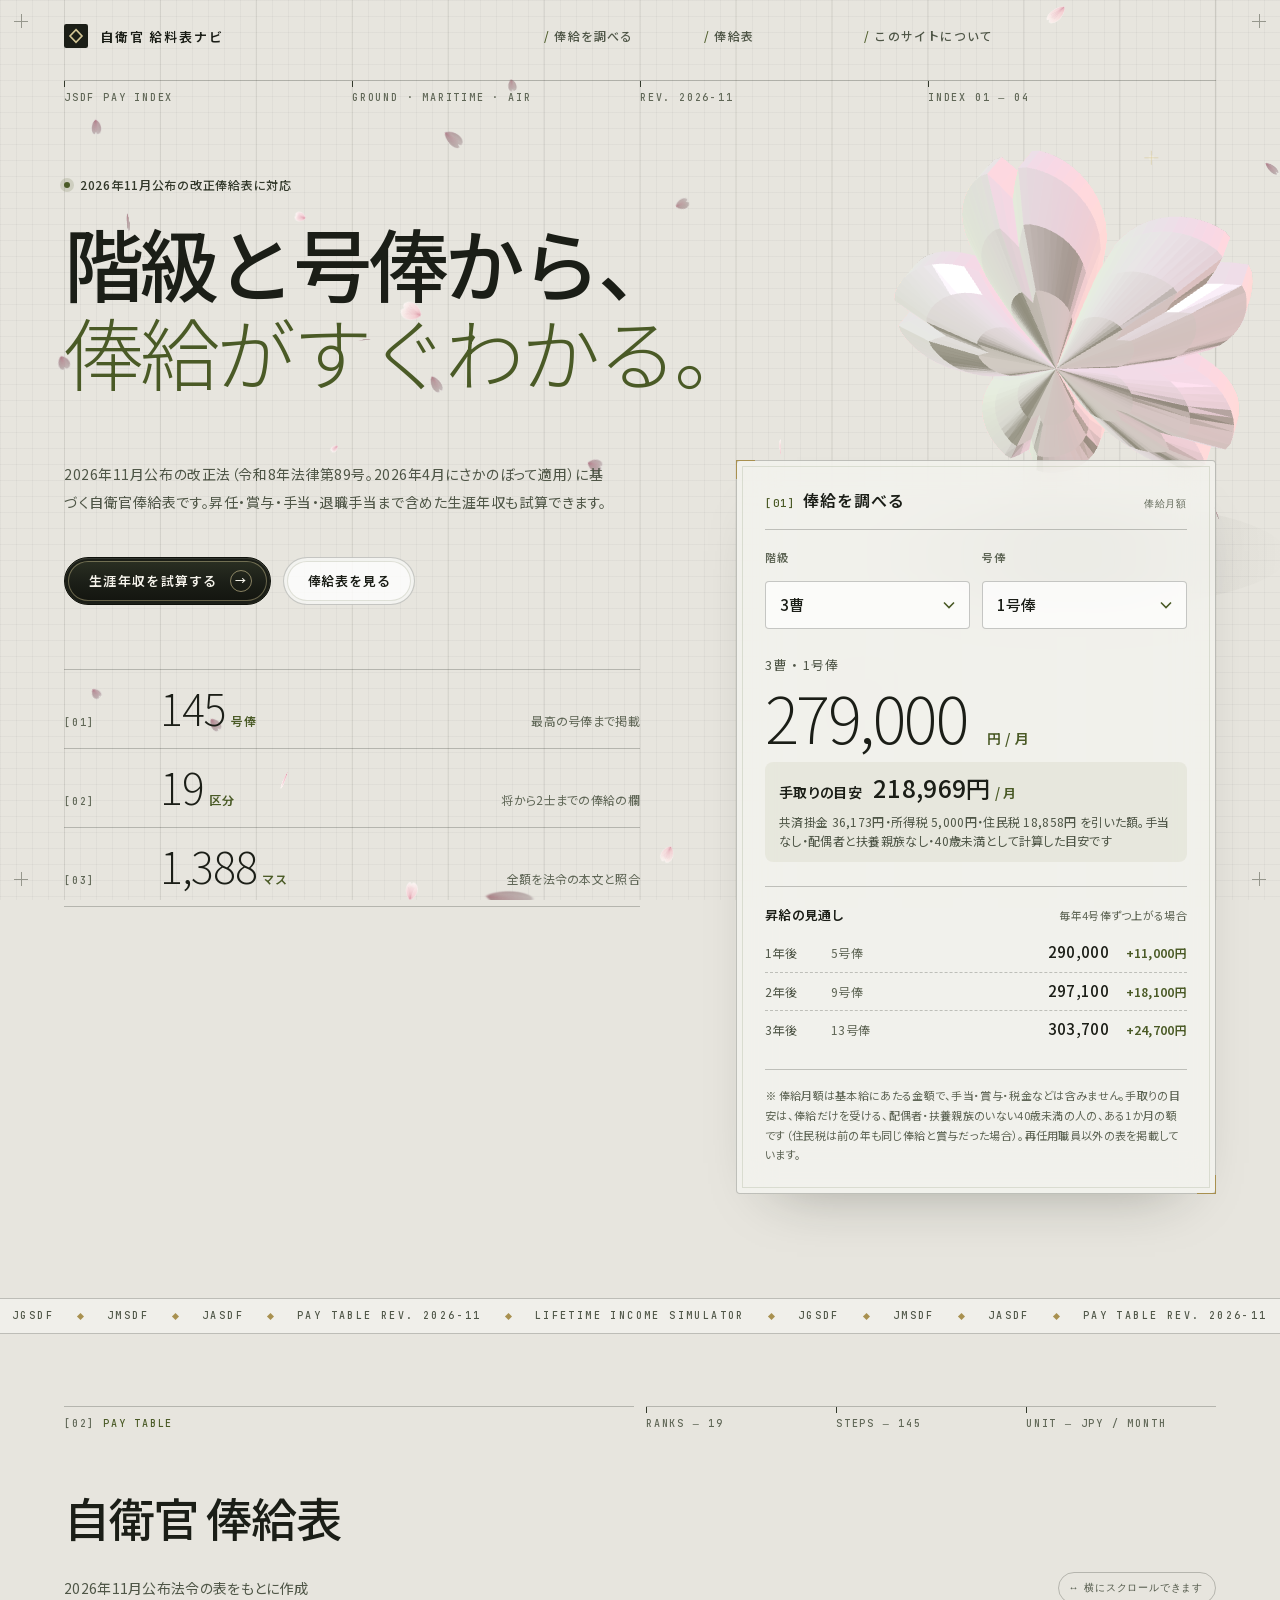
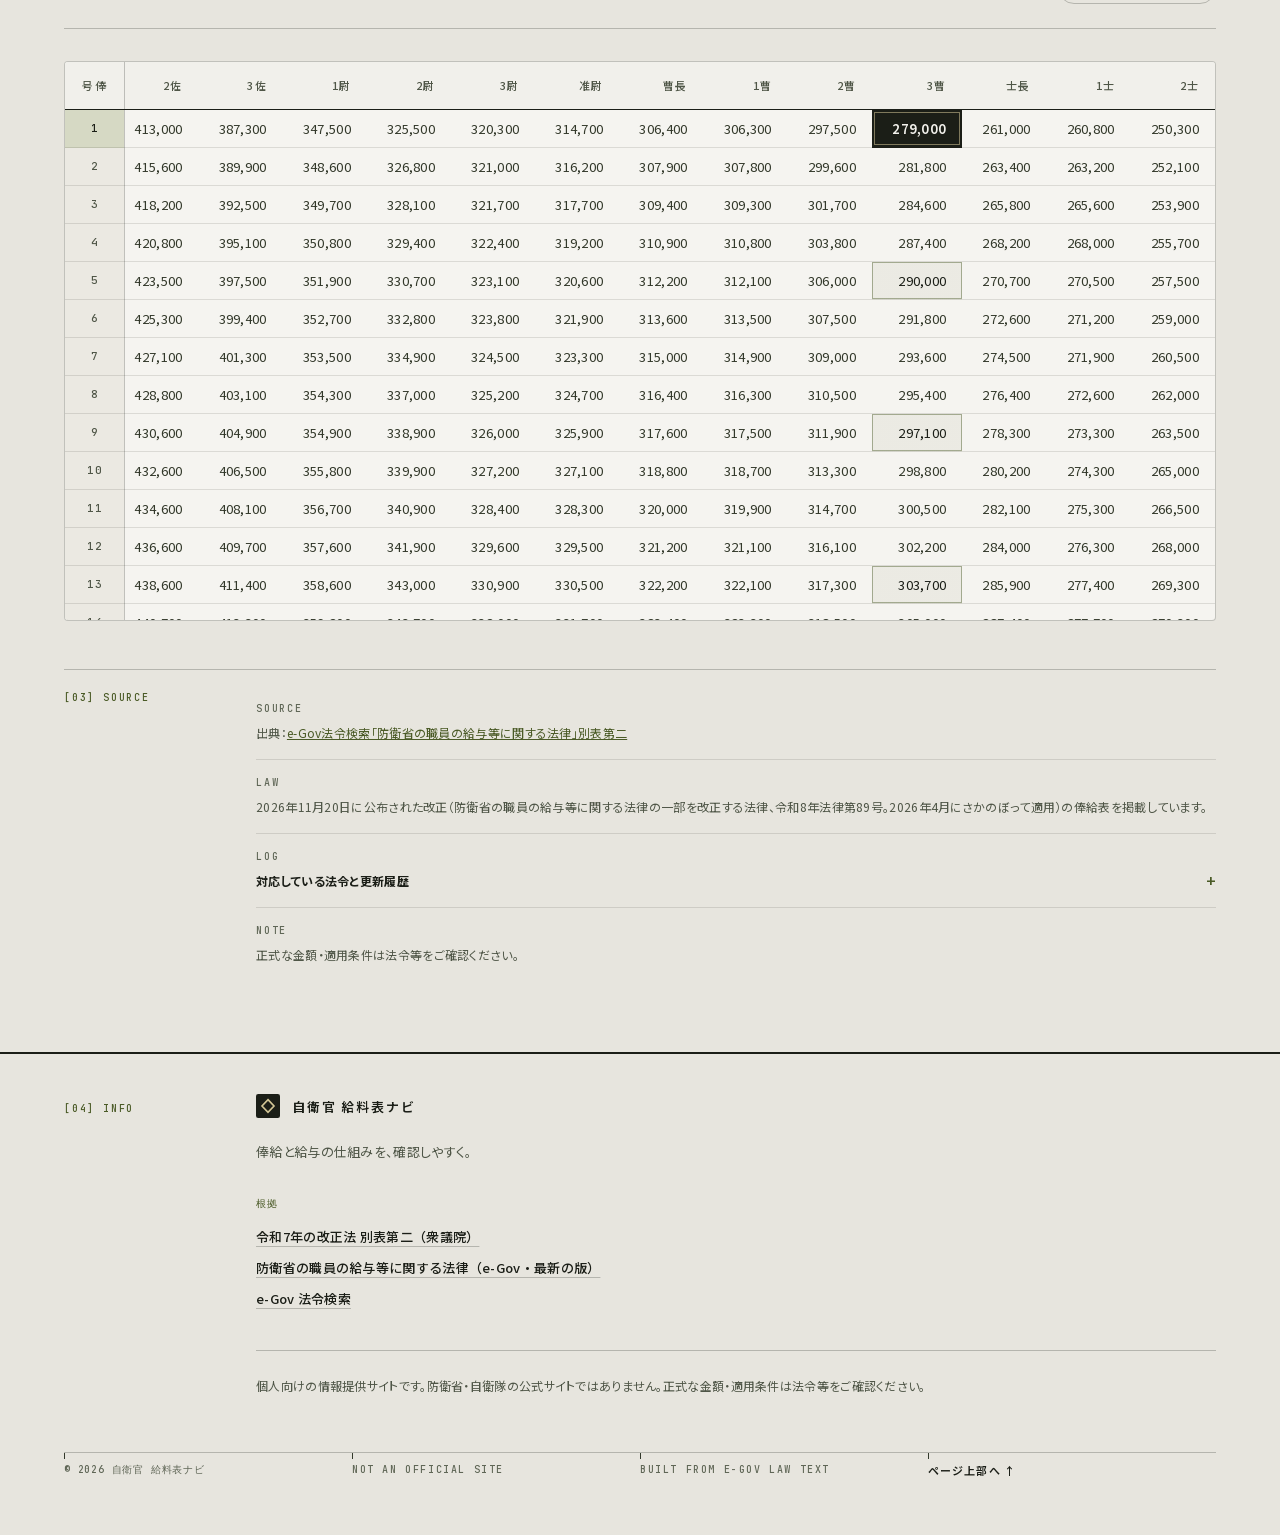
==== commit 740727eb: "育児休業・介護休暇の入力、手当未入力の知らせ、月の手取り列を追加 - 育休・介護休暇を始める年齢と月数で入力（育児休業法・人事院規則9-40・共済組合法・退職手当法施行令で確認） - 休業中の俸給・手" ====
--- a/index.html
+++ b/index.html
@@ -52,10 +52,10 @@
     <link rel="preload" href="assets/fonts/noto-sans-jp.woff2" as="font" type="font/woff2" crossorigin />
     <link rel="preload" href="assets/fonts/jetbrains-mono.woff2" as="font" type="font/woff2" crossorigin />
     <!-- デザイン（assets/css）。base（骨組み）→ simulator-fix（調整）→ design（見た目）→ print（印刷）の順に上書きするので、並びを変えない -->
-    <link rel="stylesheet" href="assets/css/base.css?v=20261125-5" />
-    <link rel="stylesheet" href="assets/css/simulator-fix.css?v=20261125-5" />
-    <link rel="stylesheet" href="assets/css/design.css?v=20261125-5" />
-    <link rel="stylesheet" href="assets/css/print.css?v=20261125-5" />
+    <link rel="stylesheet" href="assets/css/base.css?v=20261126-2" />
+    <link rel="stylesheet" href="assets/css/simulator-fix.css?v=20261126-2" />
+    <link rel="stylesheet" href="assets/css/design.css?v=20261126-2" />
+    <link rel="stylesheet" href="assets/css/print.css?v=20261126-2" />
   </head>
   <body>
     <i class="c-scroll-progress" aria-hidden="true"></i>
@@ -806,6 +806,39 @@
               <small id="publicReemployNote" class="c-field-note">なる場合、若年定年退職者給付金は支給されません（給与法第27条の2第1項ただし書。任期付き・非常勤・一時的な任用は除く）</small>
             </div>
           </div>
+          <h4 class="c-sim-more__sub">育児休業・介護休暇</h4>
+          <div class="c-simulator__grid">
+            <div>
+              <label for="ikujiAge">育児休業を始める年齢</label>
+              <div class="c-unit-input">
+                <input id="ikujiAge" type="number" min="16" max="70" step="1" placeholder="取らない" data-optional="1" aria-describedby="ikujiNote" /><span>歳</span>
+              </div>
+            </div>
+            <div>
+              <label for="ikujiMonths">育児休業の月数</label>
+              <div class="c-unit-input">
+                <input id="ikujiMonths" type="number" min="1" max="36" step="1" value="12" aria-describedby="ikujiNote" /><span>か月</span>
+              </div>
+              <small id="ikujiNote" class="c-field-note"
+                >子が生まれた月から休むとして計算します（子が3歳になるまで）。休んでいる月は給与が出ず、共済掛金は免除、共済組合から育児休業手当金（非課税。子が1歳になるまで、標準報酬の67％・7か月目から50％）が出ます。賞与は休んだ期間に応じて減り、退職手当の勤続期間から休んだ月の3分の1（子が1歳になった月より後は2分の1）を除きます。号俸は、復帰したあと休んだ期間も勤務したとみなして調整されるとして、減らしません。昇任の日に休んでいると、その時の昇任の対象にならないため、入力した昇任の時期より遅れることがあります（国家公務員の育児休業等に関する法律第5条・第8条〜第10条、同法第27条、国家公務員共済組合法第68条の2・第100条の2）</small
+              >
+            </div>
+            <div>
+              <label for="kaigoAge">介護休暇を始める年齢</label>
+              <div class="c-unit-input">
+                <input id="kaigoAge" type="number" min="16" max="70" step="1" placeholder="取らない" data-optional="1" aria-describedby="kaigoNote" /><span>歳</span>
+              </div>
+            </div>
+            <div>
+              <label for="kaigoMonths">介護休暇の月数</label>
+              <div class="c-unit-input">
+                <input id="kaigoMonths" type="number" min="1" max="6" step="1" value="3" aria-describedby="kaigoNote" /><span>か月</span>
+              </div>
+              <small id="kaigoNote" class="c-field-note"
+                >1人の家族の介護につき通算6か月まで（自衛隊法施行規則第49条の2）。月の全日を休むとして計算します。俸給などは減り、扶養手当・住居手当はそのまま出ます。共済掛金はかかり、共済組合から介護休業手当金（非課税。通算66日まで標準報酬の67％）が出ます。勤勉手当は休んだ日が30日を超えると減ります。退職手当の勤続期間を減らすかどうかは公式の資料で確かめられていないため、減らしていません</small
+              >
+            </div>
+          </div>
           <h4 class="c-sim-more__sub">退職後の健康保険・年金</h4>
           <div class="c-simulator__grid">
             <div>
@@ -898,6 +931,10 @@
               <p class="c-result-hero__net">税金・共済掛金などを引いた手取りの目安 <b id="lifetimeNet"></b></p>
               <small class="c-result-hero__detail" id="totalDetail"></small>
             </div>
+            <p class="c-result-notice" id="allowanceNotice" hidden>
+              手当が入っていません。営外手当・扶養手当・地域手当・配置手当などを入れると、年収が増えます。
+              <button type="button" class="c-action-btn" id="openAllowances">手当を入れる</button>
+            </p>
             <div class="c-metrics c-metrics--joined">
               <div><small>勤務期間</small><strong id="serviceYears"></strong></div>
               <div><small>給与計算上の最終階級・号俸</small><strong id="lastRank"></strong></div>
@@ -967,6 +1004,7 @@
                       <th>推定年収</th>
                       <th>税・共済掛金</th>
                       <th>手取り</th>
+                      <th>月の手取り（賞与を除く平均）</th>
                     </tr>
                   </thead>
                   <tbody id="simRows"></tbody>
@@ -1045,6 +1083,7 @@
                     対応している改正：防衛省の職員の給与等に関する法律の一部を改正する法律（令和8年法律第89号、2026年11月20日公布）、一般職の職員の給与に関する法律等の一部を改正する法律（令和8年法律第79号、2026年11月18日公布）、人事院規則9-40-66（2026年11月18日公布）。2027年4月1日に施行される部分（賞与の6月・12月の割合をそろえる改正、単身赴任手当の距離の加算の廃止、転居手当の新設）は、2027年4月以後の月の計算に入れています。
                   </p>
                   <ul>
+                    <li>2026-11-26：育児休業・介護休暇を入れられるようにした（休み始める年齢と月数。給与・共済掛金・育児休業手当金と介護休業手当金・賞与・退職手当を法令どおりに計算）。年齢ごとの内訳に「月の手取り（賞与を除く平均）」を足した。手当を入れていないときに知らせ、手当の欄を開けるようにした</li>
                     <li>2026-11-25：シミュレーターを使いやすくした。結果のいちばん上に「自衛隊での生涯年収（給料・ボーナス・手当＋退職手当＋若年定年退職者給付金）」と手取りの目安を大きく出し、再就職の年収で給付金がいくらになるかのグラフを結果の上のほうへ移した。昇任の時期・手当・賞与・家族・健康保険などは、押すと開くまとまりにした（開かなければ初期値で計算）。あまり使わない入力欄（年ごとの収入・事業所得・追給・給付金の受け取り方・給与年額調整額の仮定・国民健康保険の料率）は出さず、初期値で計算するようにした。結果の数字の重なりをなくし、勤務期間などを生涯年収の下につなげた。「退職・税金・社会保険」も押すと開くまとまりにした。「俸給を調べる」に毎月の手取りの目安を足した。上の帯の「生涯年収を試算」ボタンをなくした。計算の結果は変わらない</li>
                     <li>2026-11-24：若年定年退職者給付金を退職した時期ごとの制度にした（令和9年度の退職は年8か月分、令和10年4月以後は年9か月分を3回に分けて支給。令和8年法律第53号）。60歳以後の分の所得による調整、事業所得の扱い、支給月、一時に受け取る選び方、2回目以降を一時所得とする税を追加。給与所得を所得税法別表第五で計算し、所得金額調整控除・通勤手当の非課税限度額・退職所得控除の勤続年数の切り上げを反映。自己都合で退職する年齢を選べるようにした。航海手当を陸・空でも選べるようにし（給与法第17条）、指定場所生活調整金を一般曹候補生・任期制だけにした（同法第26条の2）。定年の特例、配置手当を受ける期間、給付金の追給・以前の自衛官の期間の通算・公務員になる場合、国民健康保険料の料率からの計算を追加</li>
                     <li>2026-11-22：令和8年の給与法の改正を反映（俸給表の全号俸、営外手当 8,200円、賞与 年4.7か月、広域異動手当 8％・16％、単身赴任手当・転居手当、特地勤務手当の自動計算）。高等工科学校の卒業生の入隊区分、曹長・准尉からの3尉昇任、駐屯地・基地を選ぶだけの寒冷地手当、子の生まれた年度で決まる扶養手当、経歴のひな形、CSV保存を追加。スマホ幅の表示と文字の大きさの設定を改善</li>
@@ -1090,9 +1129,9 @@
       </div>
     </footer>
     <!-- 俸給表などの数値（assets/data）と、計算・動きのプログラム（assets/js）。後のファイルが前のファイルの値を使うので、読み込む順番を変えない -->
-    <script src="assets/data/pay-table.js?v=20261125-5"></script>
-    <script src="assets/data/promotion-table.js?v=20261125-5"></script>
-    <script src="assets/js/pay-lookup.js?v=20261125-5"></script>
+    <script src="assets/data/pay-table.js?v=20261126-2"></script>
+    <script src="assets/data/promotion-table.js?v=20261126-2"></script>
+    <script src="assets/js/pay-lookup.js?v=20261126-2"></script>
     <button
       class="c-sim-launch"
       id="simLaunch"
@@ -1103,11 +1142,11 @@
       <span class="c-sim-launch__icon" aria-hidden="true">↗</span
       ><span class="c-sim-launch__text">生涯年収を試算</span>
     </button>
-    <script src="assets/data/rules.js?v=20261125-5"></script>
-    <script src="assets/js/regional-rate.js?v=20261125-5"></script>
-    <script src="assets/js/allowances.js?v=20261125-5"></script>
-    <script src="assets/js/simulator.js?v=20261125-5"></script>
-    <script src="assets/js/simulator-dialog.js?v=20261125-5"></script>
+    <script src="assets/data/rules.js?v=20261126-2"></script>
+    <script src="assets/js/regional-rate.js?v=20261126-2"></script>
+    <script src="assets/js/allowances.js?v=20261126-2"></script>
+    <script src="assets/js/simulator.js?v=20261126-2"></script>
+    <script src="assets/js/simulator-dialog.js?v=20261126-2"></script>
     <!-- 説明ページ：項目ごとに説明を分けて表示する（中身はスクリプトが各項目から集めて作る） -->
     <dialog id="notesPage" aria-labelledby="notesTitle">
       <header class="c-notes__head">
@@ -1116,11 +1155,11 @@
       </header>
       <div class="c-notes__body" id="notesBody"></div>
     </dialog>
-    <script src="assets/js/notes-page.js?v=20261125-5"></script>
-    <script src="assets/js/effects.js?v=20261125-5"></script>
-    <script src="assets/js/crystals-core.js?v=20261125-5"></script>
-    <script src="assets/js/crystals.js?v=20261125-5"></script>
-    <script src="assets/js/scroll-lock.js?v=20261125-5"></script>
-    <script src="assets/js/print.js?v=20261125-5"></script>
+    <script src="assets/js/notes-page.js?v=20261126-2"></script>
+    <script src="assets/js/effects.js?v=20261126-2"></script>
+    <script src="assets/js/crystals-core.js?v=20261126-2"></script>
+    <script src="assets/js/crystals.js?v=20261126-2"></script>
+    <script src="assets/js/scroll-lock.js?v=20261126-2"></script>
+    <script src="assets/js/print.js?v=20261126-2"></script>
   </body>
 </html>
--- a/assets/css/design.css
+++ b/assets/css/design.css
@@ -2476,3 +2476,22 @@
   font-weight: 400;
   line-height: 1.6;
 }
+
+/* 手当を入れていないときの知らせ */
+html body #simulatorDialog .c-result-notice {
+  display: flex;
+  flex-wrap: wrap;
+  align-items: center;
+  gap: 10px 14px;
+  margin: 10px 0 0;
+  padding: 12px 14px;
+  border: 1px solid #e3d9a8;
+  border-radius: 10px;
+  background: #fbf7e6;
+  color: #4a4320;
+  font-size: 0.875rem;
+  line-height: 1.6;
+}
+html body #simulatorDialog .c-result-notice[hidden] {
+  display: none;
+}
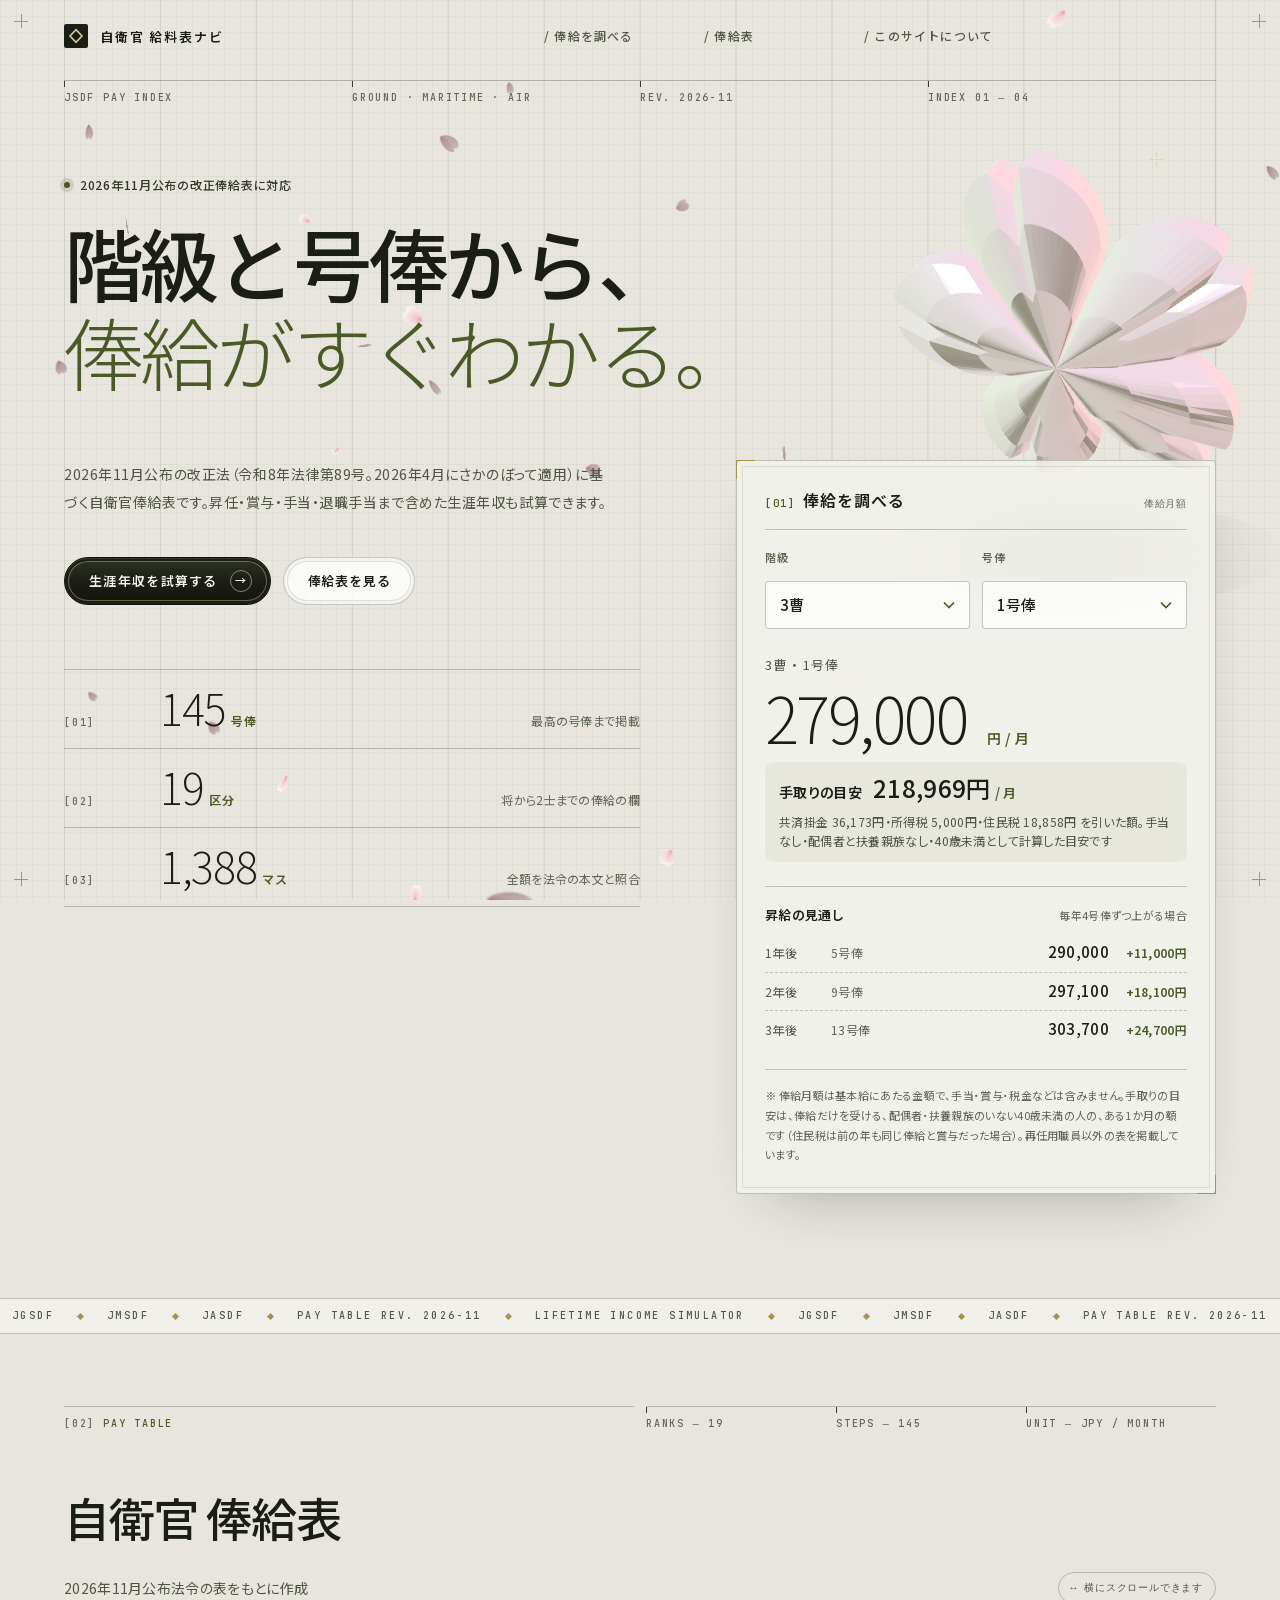
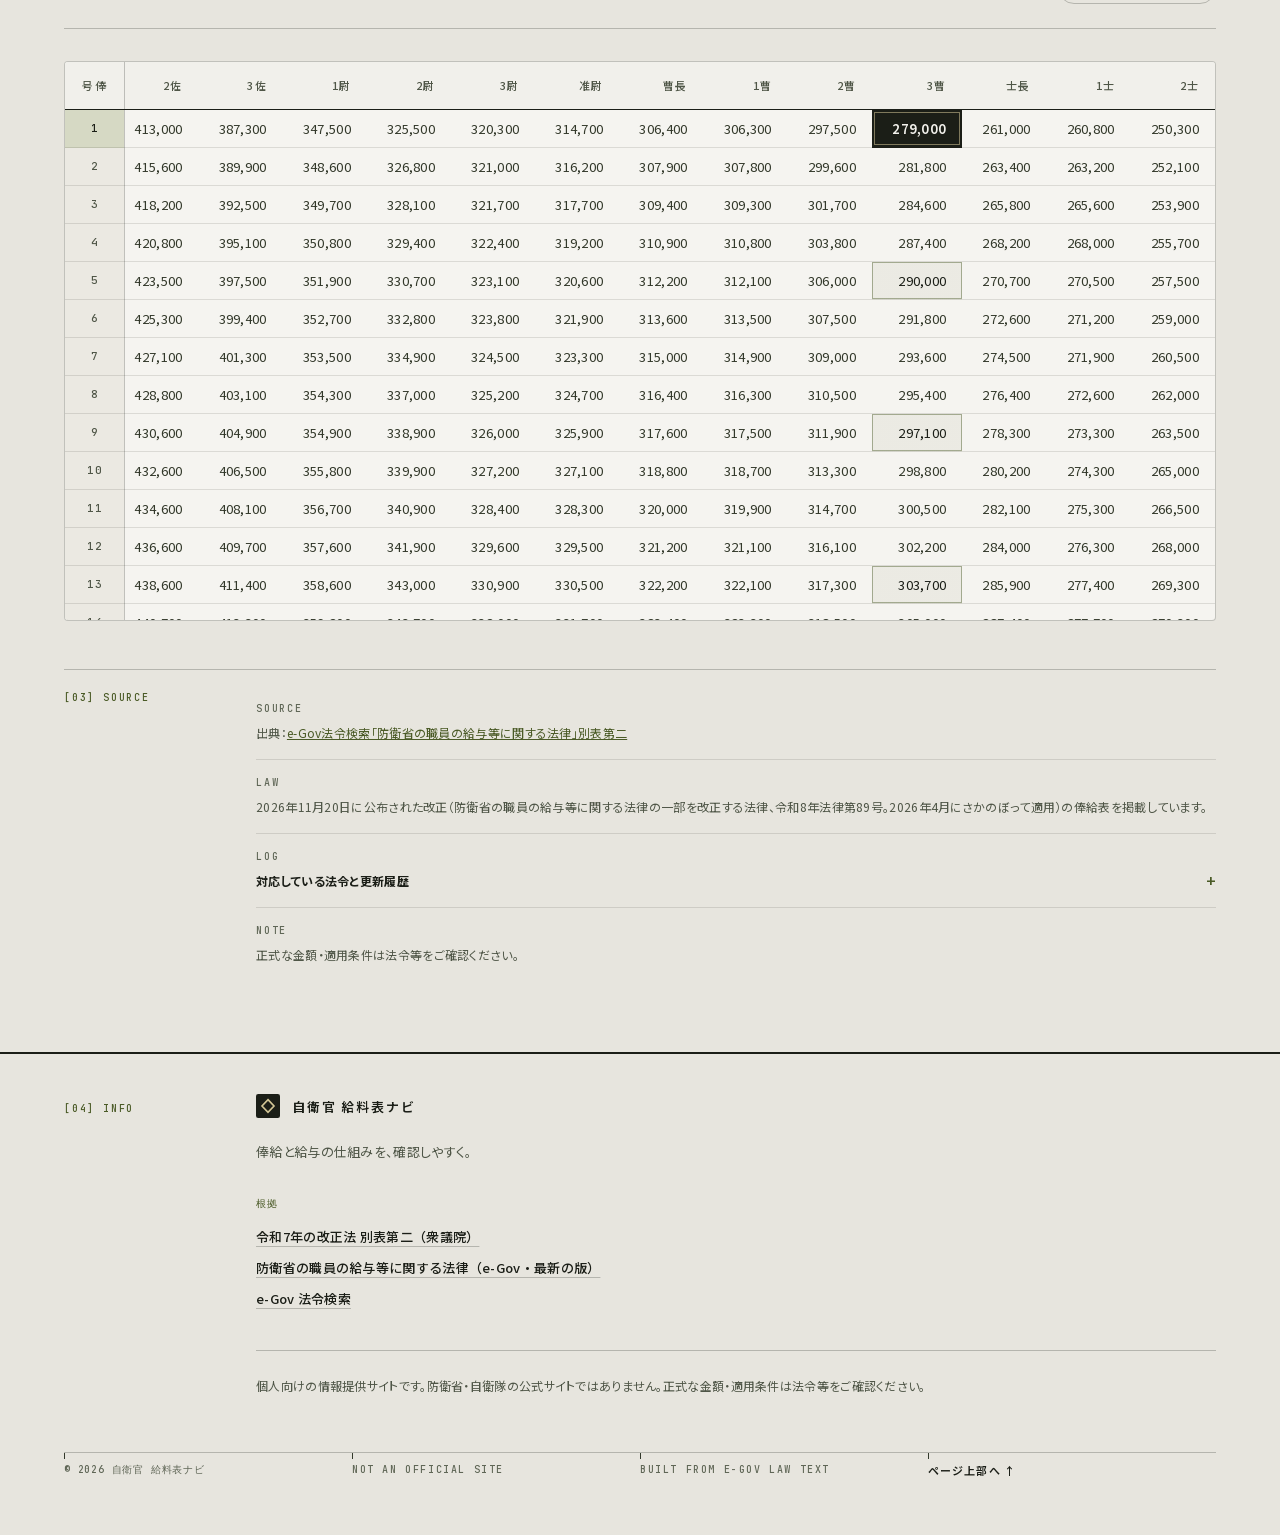
==== commit f1e926fa: "育休の手当金の延長・育児休業支援手当金・育休中の昇任の遅れ・退職手当の調整額を追加 - 育児休業手当金の延長（1歳6か月・2歳まで。共済組合法第68条の2）を選べるようにした - 育児休業支援手当金（" ====
--- a/index.html
+++ b/index.html
@@ -52,10 +52,10 @@
     <link rel="preload" href="assets/fonts/noto-sans-jp.woff2" as="font" type="font/woff2" crossorigin />
     <link rel="preload" href="assets/fonts/jetbrains-mono.woff2" as="font" type="font/woff2" crossorigin />
     <!-- デザイン（assets/css）。base（骨組み）→ simulator-fix（調整）→ design（見た目）→ print（印刷）の順に上書きするので、並びを変えない -->
-    <link rel="stylesheet" href="assets/css/base.css?v=20261126-2" />
-    <link rel="stylesheet" href="assets/css/simulator-fix.css?v=20261126-2" />
-    <link rel="stylesheet" href="assets/css/design.css?v=20261126-2" />
-    <link rel="stylesheet" href="assets/css/print.css?v=20261126-2" />
+    <link rel="stylesheet" href="assets/css/base.css?v=20261126-3" />
+    <link rel="stylesheet" href="assets/css/simulator-fix.css?v=20261126-3" />
+    <link rel="stylesheet" href="assets/css/design.css?v=20261126-3" />
+    <link rel="stylesheet" href="assets/css/print.css?v=20261126-3" />
   </head>
   <body>
     <i class="c-scroll-progress" aria-hidden="true"></i>
@@ -820,7 +820,28 @@
                 <input id="ikujiMonths" type="number" min="1" max="36" step="1" value="12" aria-describedby="ikujiNote" /><span>か月</span>
               </div>
               <small id="ikujiNote" class="c-field-note"
-                >子が生まれた月から休むとして計算します（子が3歳になるまで）。休んでいる月は給与が出ず、共済掛金は免除、共済組合から育児休業手当金（非課税。子が1歳になるまで、標準報酬の67％・7か月目から50％）が出ます。賞与は休んだ期間に応じて減り、退職手当の勤続期間から休んだ月の3分の1（子が1歳になった月より後は2分の1）を除きます。号俸は、復帰したあと休んだ期間も勤務したとみなして調整されるとして、減らしません。昇任の日に休んでいると、その時の昇任の対象にならないため、入力した昇任の時期より遅れることがあります（国家公務員の育児休業等に関する法律第5条・第8条〜第10条、同法第27条、国家公務員共済組合法第68条の2・第100条の2）</small
+                >子が生まれた月から休むとして計算します（子が3歳になるまで）。休んでいる月は給与が出ず、共済掛金は免除、共済組合から育児休業手当金（非課税。子が1歳になるまで、標準報酬の67％・7か月目から50％）が出ます。賞与は休んだ期間に応じて減り、退職手当の勤続期間と調整額の計算から休んだ月の3分の1（子が1歳になった月より後は2分の1）を除きます。号俸は、復帰したあと休んだ期間も勤務したとみなして調整されるとして、減らしません。定期昇任の日に休んでいると、その昇任の対象になりません（防衛省「両立支援ハンドブック」）。その場合は、復帰後の最初の昇任の機会（年1回。3曹は年2回）まで、その昇任と後の昇任を遅らせて計算します（国家公務員の育児休業等に関する法律第5条・第8条〜第10条、同法第27条、国家公務員共済組合法第68条の2・第100条の2、国家公務員退職手当法施行令第6条第3項）</small
+              >
+            </div>
+            <div>
+              <label for="ikujiExtend">育児休業手当金を受ける期間</label
+              ><select id="ikujiExtend" aria-describedby="ikujiExtendNote">
+                <option value="12" selected>子が1歳になるまで</option>
+                <option value="18">1歳6か月まで（延長）</option>
+                <option value="24">2歳まで（再延長）</option>
+              </select>
+              <small id="ikujiExtendNote" class="c-field-note"
+                >保育所に申し込んだが入れないときなどは、1歳6か月まで、さらに2歳まで延ばせます。延ばした期間も標準報酬の50％です（国家公務員共済組合法第68条の2第1項）。休む月数が短いときは、休みが終わるまでです</small
+              >
+            </div>
+            <div>
+              <label for="ikujiSupport">育児休業支援手当金</label
+              ><select id="ikujiSupport" aria-describedby="ikujiSupportNote">
+                <option value="yes" selected>受ける</option>
+                <option value="no">受けない</option>
+              </select>
+              <small id="ikujiSupportNote" class="c-field-note"
+                >子が生まれてすぐの期間に14日以上休むと、最初の28日（土日を除く）に標準報酬の13％が上乗せされます（同法第68条の3）。父は、母が産後休業をしていれば受けられます。母は、夫も生後8週間以内に14日以上育児休業を取ることが必要です（夫が自営業や無職のときなどは不要）</small
               >
             </div>
             <div>
@@ -835,7 +856,7 @@
                 <input id="kaigoMonths" type="number" min="1" max="6" step="1" value="3" aria-describedby="kaigoNote" /><span>か月</span>
               </div>
               <small id="kaigoNote" class="c-field-note"
-                >1人の家族の介護につき通算6か月まで（自衛隊法施行規則第49条の2）。月の全日を休むとして計算します。俸給などは減り、扶養手当・住居手当はそのまま出ます。共済掛金はかかり、共済組合から介護休業手当金（非課税。通算66日まで標準報酬の67％）が出ます。勤勉手当は休んだ日が30日を超えると減ります。退職手当の勤続期間を減らすかどうかは公式の資料で確かめられていないため、減らしていません</small
+                >1人の家族の介護につき通算6か月まで（自衛隊法施行規則第49条の2）。月の全日を休むとして計算します。俸給などは減り、扶養手当・住居手当はそのまま出ます。共済掛金はかかり、共済組合から介護休業手当金（非課税。通算66日まで標準報酬の67％）が出ます。勤勉手当は休んだ日が30日を超えると減ります。介護休暇は給与が減る休みで、退職手当の「休職月等」に当たらないため、退職手当は減りません（国家公務員退職手当法の運用方針）</small
               >
             </div>
           </div>
@@ -1129,9 +1150,9 @@
       </div>
     </footer>
     <!-- 俸給表などの数値（assets/data）と、計算・動きのプログラム（assets/js）。後のファイルが前のファイルの値を使うので、読み込む順番を変えない -->
-    <script src="assets/data/pay-table.js?v=20261126-2"></script>
-    <script src="assets/data/promotion-table.js?v=20261126-2"></script>
-    <script src="assets/js/pay-lookup.js?v=20261126-2"></script>
+    <script src="assets/data/pay-table.js?v=20261126-3"></script>
+    <script src="assets/data/promotion-table.js?v=20261126-3"></script>
+    <script src="assets/js/pay-lookup.js?v=20261126-3"></script>
     <button
       class="c-sim-launch"
       id="simLaunch"
@@ -1142,11 +1163,11 @@
       <span class="c-sim-launch__icon" aria-hidden="true">↗</span
       ><span class="c-sim-launch__text">生涯年収を試算</span>
     </button>
-    <script src="assets/data/rules.js?v=20261126-2"></script>
-    <script src="assets/js/regional-rate.js?v=20261126-2"></script>
-    <script src="assets/js/allowances.js?v=20261126-2"></script>
-    <script src="assets/js/simulator.js?v=20261126-2"></script>
-    <script src="assets/js/simulator-dialog.js?v=20261126-2"></script>
+    <script src="assets/data/rules.js?v=20261126-3"></script>
+    <script src="assets/js/regional-rate.js?v=20261126-3"></script>
+    <script src="assets/js/allowances.js?v=20261126-3"></script>
+    <script src="assets/js/simulator.js?v=20261126-3"></script>
+    <script src="assets/js/simulator-dialog.js?v=20261126-3"></script>
     <!-- 説明ページ：項目ごとに説明を分けて表示する（中身はスクリプトが各項目から集めて作る） -->
     <dialog id="notesPage" aria-labelledby="notesTitle">
       <header class="c-notes__head">
@@ -1155,11 +1176,11 @@
       </header>
       <div class="c-notes__body" id="notesBody"></div>
     </dialog>
-    <script src="assets/js/notes-page.js?v=20261126-2"></script>
-    <script src="assets/js/effects.js?v=20261126-2"></script>
-    <script src="assets/js/crystals-core.js?v=20261126-2"></script>
-    <script src="assets/js/crystals.js?v=20261126-2"></script>
-    <script src="assets/js/scroll-lock.js?v=20261126-2"></script>
-    <script src="assets/js/print.js?v=20261126-2"></script>
+    <script src="assets/js/notes-page.js?v=20261126-3"></script>
+    <script src="assets/js/effects.js?v=20261126-3"></script>
+    <script src="assets/js/crystals-core.js?v=20261126-3"></script>
+    <script src="assets/js/crystals.js?v=20261126-3"></script>
+    <script src="assets/js/scroll-lock.js?v=20261126-3"></script>
+    <script src="assets/js/print.js?v=20261126-3"></script>
   </body>
 </html>
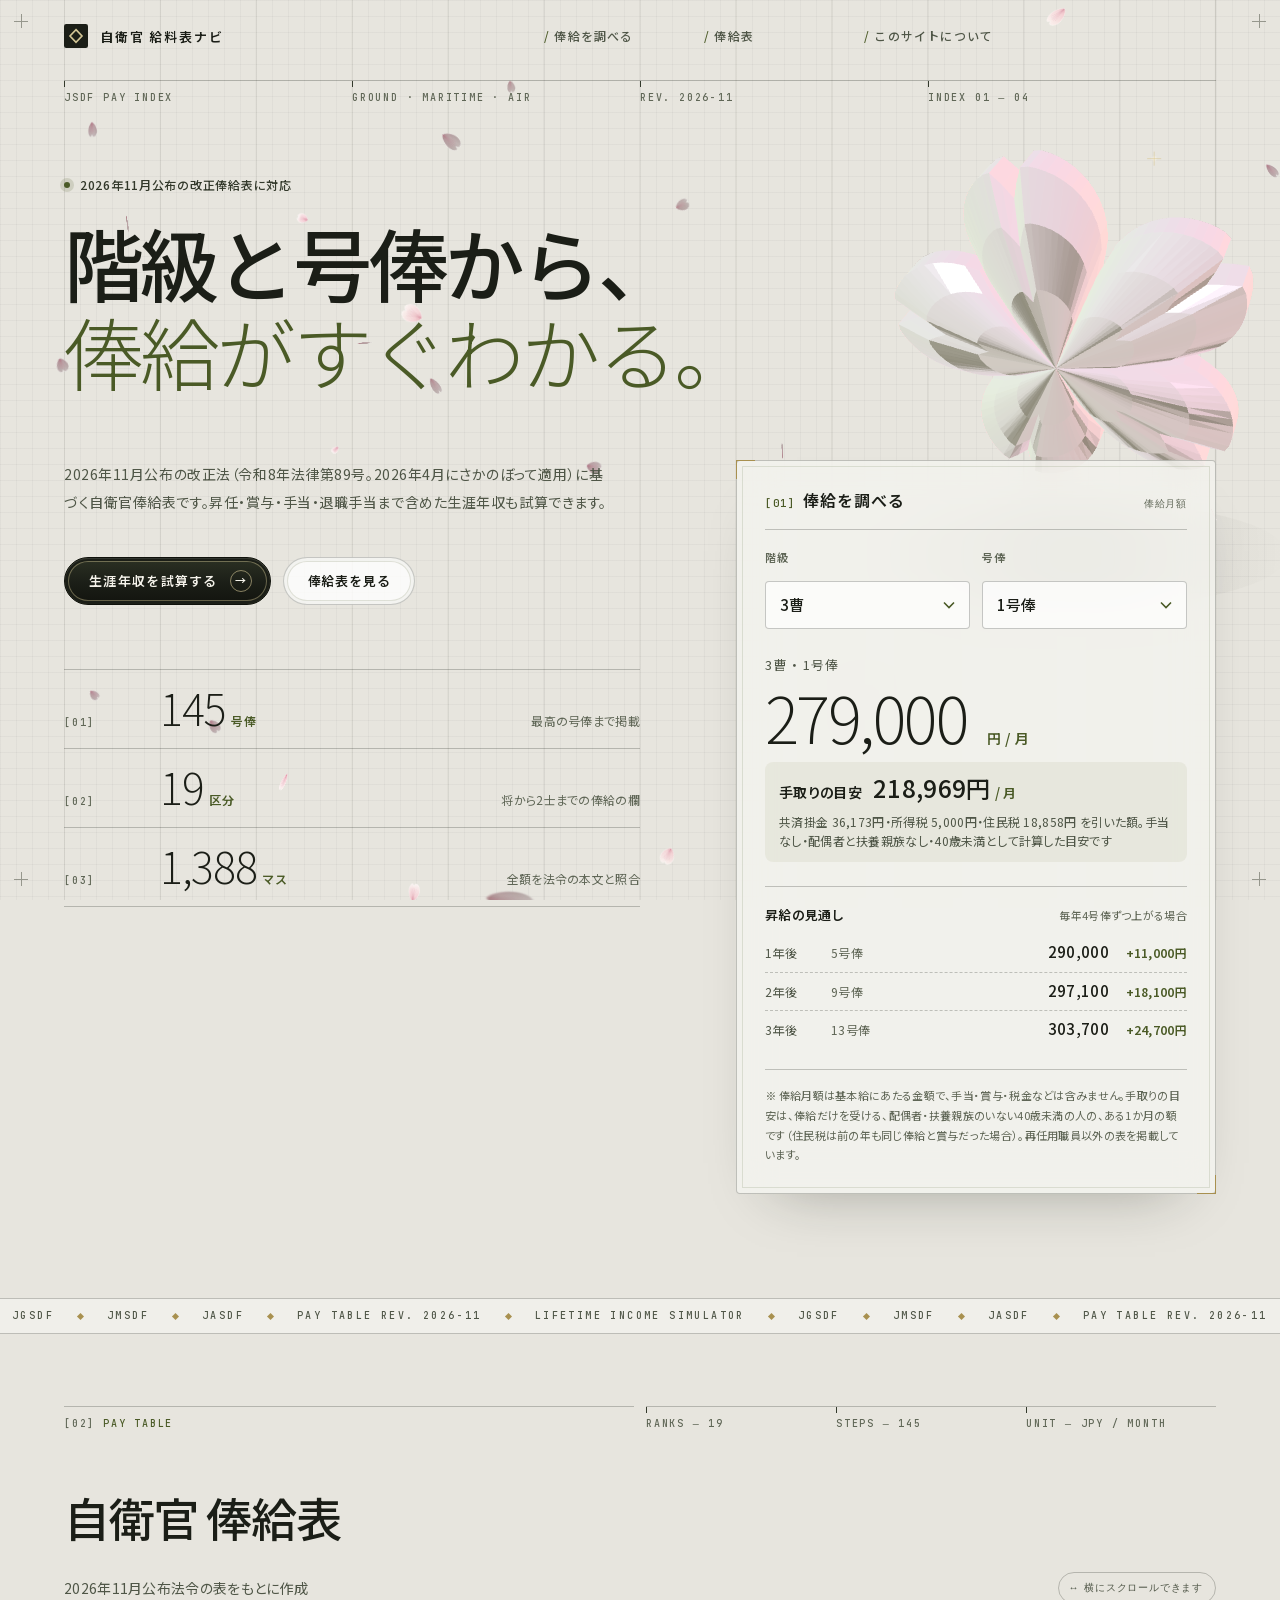
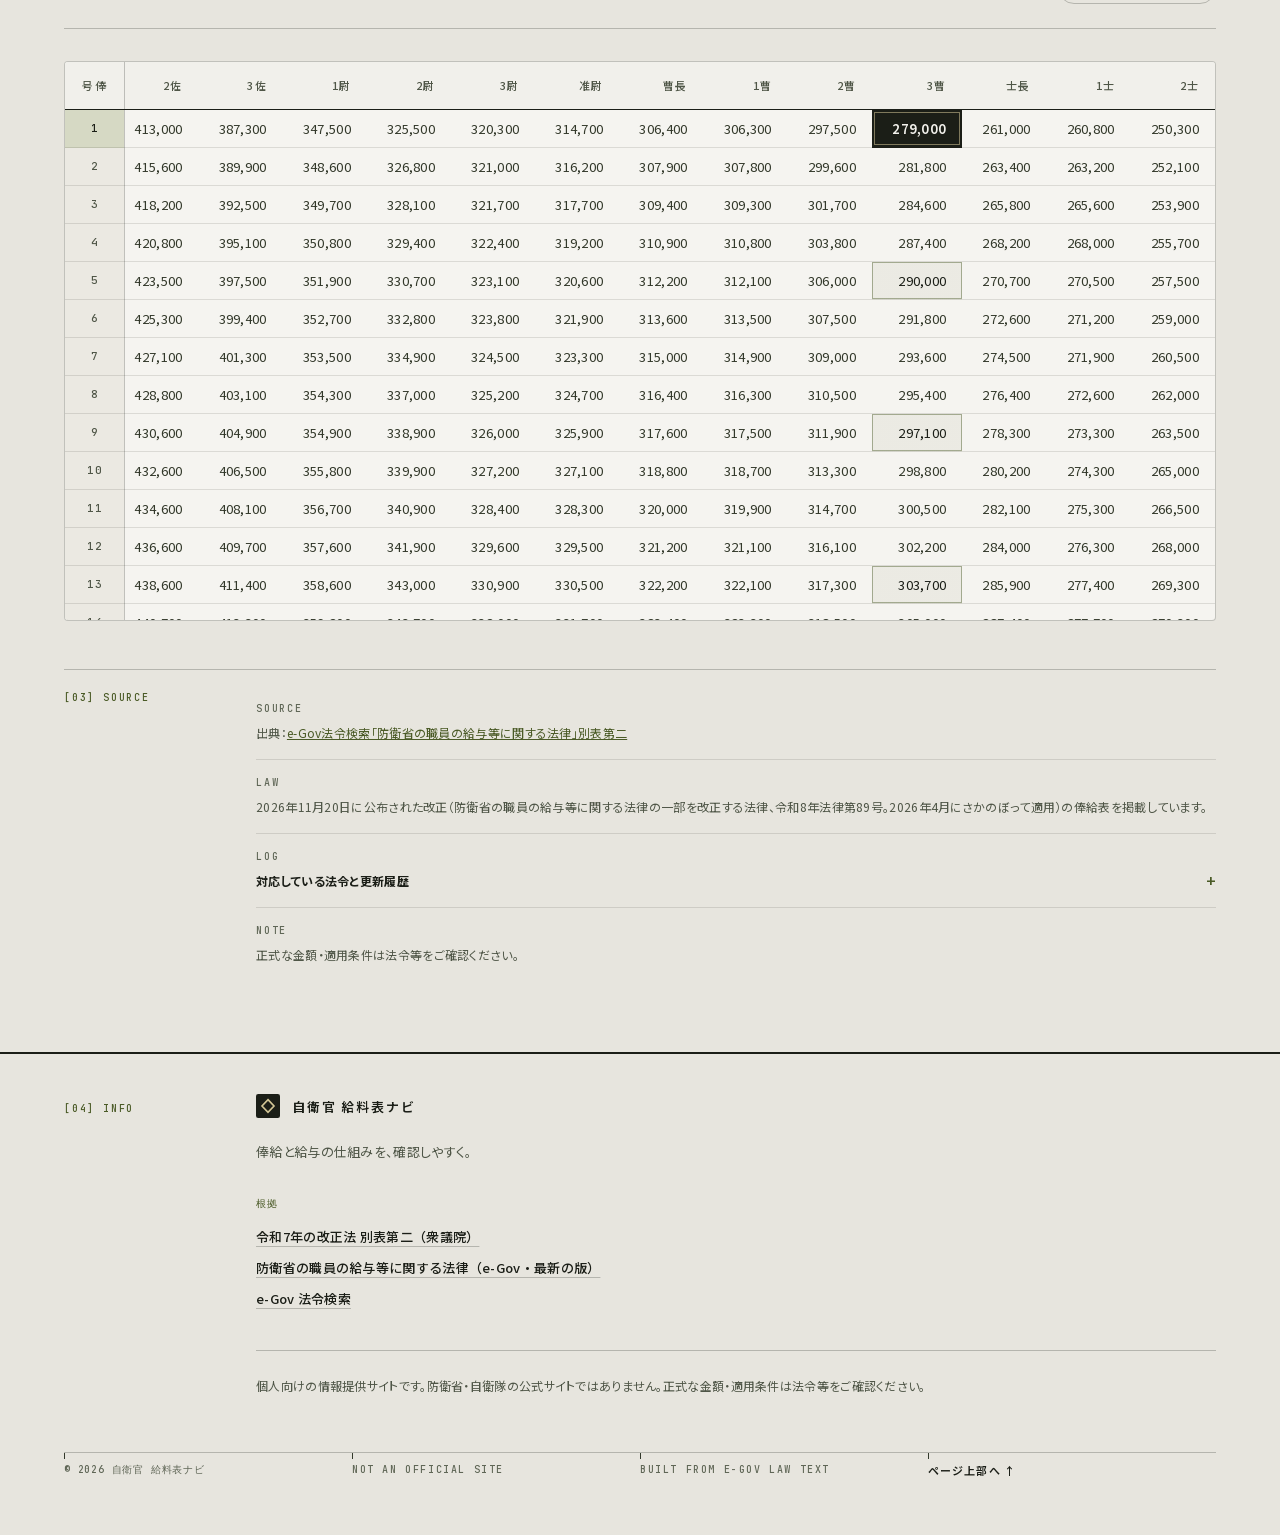
==== commit f2b01228: "医師・歯科医師の昇給抑制57歳、給付金・賞与・共済掛金・国保の説明を明確化 - 定年の特例に「医師・歯科医師」を分け、昇給抑制を57歳からに（防衛省給与法施行令第6条の16第1項） - 給与年額相当額" ====
--- a/index.html
+++ b/index.html
@@ -52,10 +52,10 @@
     <link rel="preload" href="assets/fonts/noto-sans-jp.woff2" as="font" type="font/woff2" crossorigin />
     <link rel="preload" href="assets/fonts/jetbrains-mono.woff2" as="font" type="font/woff2" crossorigin />
     <!-- デザイン（assets/css）。base（骨組み）→ simulator-fix（調整）→ design（見た目）→ print（印刷）の順に上書きするので、並びを変えない -->
-    <link rel="stylesheet" href="assets/css/base.css?v=20261126-3" />
-    <link rel="stylesheet" href="assets/css/simulator-fix.css?v=20261126-3" />
-    <link rel="stylesheet" href="assets/css/design.css?v=20261126-3" />
-    <link rel="stylesheet" href="assets/css/print.css?v=20261126-3" />
+    <link rel="stylesheet" href="assets/css/base.css?v=20261126-4" />
+    <link rel="stylesheet" href="assets/css/simulator-fix.css?v=20261126-4" />
+    <link rel="stylesheet" href="assets/css/design.css?v=20261126-4" />
+    <link rel="stylesheet" href="assets/css/print.css?v=20261126-4" />
   </head>
   <body>
     <i class="c-scroll-progress" aria-hidden="true"></i>
@@ -278,10 +278,11 @@
               ><select id="retireSpecial" aria-describedby="retireSpecialNote">
                 <option value="none" selected>なし（階級の定年）</option>
                 <option value="chief">統合幕僚長・陸海空幕僚長・統合作戦司令官（将。62歳）</option>
-                <option value="expert">医官などの医療職・軍楽・情報の調査・警務官（1佐以下。60歳）</option>
+                <option value="doctor">医師・歯科医師（1佐以下。60歳。昇給の抑制は57歳から）</option>
+                <option value="expert">医師・歯科医師以外の医療職・軍楽・情報の調査・警務官（1佐以下。60歳）</option>
               </select>
               <small id="retireSpecialNote" class="c-field-note"
-                >自衛隊法施行令 別表第九の備考の定年です。予想する将来の階級が対象でないとき（幕僚長などは将以外、医療職などは将補・将）は、階級の定年のままです</small
+                >自衛隊法施行令 別表第九の備考の定年です。予想する将来の階級が対象でないとき（幕僚長などは将以外、医療職などは将補・将）は、階級の定年のままです。医師・歯科医師である自衛官は、昇給の抑制が55歳ではなく57歳からになります（防衛省給与法施行令第6条の16第1項。階級にかかわらず）</small
               >
             </div>
             <div data-enlisted>
@@ -305,7 +306,7 @@
                 /><span>号俸</span>
               </div>
               <small id="raiseNote" class="c-field-note"
-                >標準（勤務成績が良好）は4号俸、特に良好は6、極めて良好は8以上。入隊後最初の昇給は月割り。55歳以降と1佐（1）（2）欄以上は昇給が抑えられます（標準では昇給なし）。</small
+                >標準（勤務成績が良好）は4号俸、特に良好は6、極めて良好は8以上。入隊後最初の昇給は月割り。55歳以降（医師・歯科医師は57歳以降）と1佐（1）（2）欄以上は昇給が抑えられます（標準では昇給なし）。</small
               >
             </div>
           </div>
@@ -631,7 +632,7 @@
                   aria-describedby="bonusHint"
                 /><span>か月</span>
               </div>
-              <small id="bonusHint" class="c-field-note">金額ではなく月数を入力（例：4.7）。標準の成績の場合の割合で計算するため、一般の自衛官は実際には年4.62か月分、将・将補（1）欄は年3.43か月分になります</small>
+              <small id="bonusHint" class="c-field-note">金額ではなく月数を入力（例：4.7）。4.7か月は法律の月数で、勤勉手当の「成績で増える分」の上限を含みます。試算は標準の成績で計算するので、実際に受ける月数は一般の自衛官が年4.62か月（期末手当2.55＋勤勉手当2.07）、将・将補（1）欄が年3.43か月です</small>
             </div>
             <div>
               <label for="manager">管理職（俸給の特別調整額の種別）</label
@@ -882,7 +883,7 @@
                 <option value="kokuhoCalc" hidden>国民健康保険（市区町村の料率から計算）</option>
               </select>
               <small id="afterHealthNote" class="c-field-note"
-                >再就職先の健康保険や家族の扶養に入るときは、保険料の負担なしとして計算します。任意継続の保険料は共済組合の案内で確かめて、下の欄に入れてください。国民健康保険は、年額を入れるか、市区町村の料率を入れて前年の所得から計算できます</small
+                >再就職先の健康保険や家族の扶養に入るときは、保険料の負担なしとして計算します。任意継続の保険料は共済組合の案内で確かめて、下の欄に入れてください。国民健康保険は、年額を入れるか、市区町村の料率を入れて前年の所得から計算できます。若年定年退職者給付金の2回目以降（一時所得）は、受けた翌年度の国民健康保険料の所得割の計算に入ります（1回目は退職所得なので入りません）。国民健康保険の年額は、その所得を入れた額を市区町村の案内で確かめてください</small
               >
             </div>
             <div data-kokuho hidden>
@@ -972,7 +973,7 @@
               <p class="c-reemploy-summary" id="reemploySummary"></p>
               <div class="c-chart" id="reemployChart"></div>
               <small class="c-field-note" data-note-title="再就職の年収と若年定年退職者給付金のグラフ"
-                >◯は「退職の翌年の年収見込み」に入力した年収です。年収が下限額を超えると2回目が減り、上限額以上で2回目は0、さらに1回目の一部を返納します（給与法第27条の4）。グラフの横の目盛りは給付金の調整に使う「所得金額」で、事業所得がないときは再就職先の給与の額（額面）です。事業所得があるときは、給与所得と事業所得の合計を給与所得とみなした場合の給与の収入額に直した額です（給与法第27条の4。単純に足した額ではありません）。年の途中から勤めた場合は、ボーナスを除いた給与を12か月分に直した額にボーナスを足して入れてください（施行令第24条の2）。境目の計算に使う「給与年額相当額」は、退職時の俸給・扶養手当・営外手当が翌年も同じとして、期末手当2.55か月・勤勉手当2.125か月分（施行令第24条。令和10年4月以後に退職する場合は、これに退職前5年間の対象の手当（勤勉手当を含む）の最も高い年の額を加えた加算調整上限額も使います）を足した額です。60歳以後の分と、令和10年4月以後に退職した人の3回目は、このグラフに含みません。</small
+                >◯は「退職の翌年の年収見込み」に入力した年収です。年収が下限額を超えると2回目が減り、上限額以上で2回目は0、さらに1回目の一部を返納します（給与法第27条の4）。グラフの横の目盛りは給付金の調整に使う「所得金額」で、事業所得がないときは再就職先の給与の額（額面）です。事業所得があるときは、給与所得と事業所得の合計を給与所得とみなした場合の給与の収入額に直した額です（給与法第27条の4。単純に足した額ではありません）。年の途中から勤めた場合は、ボーナスを除いた給与を12か月分に直した額にボーナスを足して入れてください（施行令第24条の2）。境目の計算に使う「給与年額相当額」は、退職時の俸給・扶養手当・営外手当が翌年も同じとして、その12か月分に、期末手当（（俸給＋扶養手当＋営外手当＋階級による加算）×2.55か月）と勤勉手当（（俸給＋営外手当＋階級による加算）×2.125か月。扶養手当は含みません）を足した額です（施行令第24条。勤勉手当の月数は施行令第24条第5号に書かれた6月1.05・12月1.075で、一般の勤勉手当の改定（年2.15か月）とは別に決まっています。令和10年4月以後に退職する場合は、これに退職前5年間の対象の手当（勤勉手当を含む）の最も高い年の額を加えた加算調整上限額も使います）。60歳以後の分と、令和10年4月以後に退職した人の3回目は、このグラフに含みません。</small
               >
             </section>
             <!-- 2つの条件を比べる：保存した結果（A）と今の結果（B） -->
@@ -1044,7 +1045,7 @@
               </div>
             </details>
             <p class="c-note" data-note-title="退職手当・若年定年退職者給付金・税・共済掛金の計算方法">
-              退職手当は国家公務員退職手当法（第3条〜第6条の4、附則第6項の83.7％）、若年定年退職者給付金は給与法第27条の2〜第27条の6・附則第12項〜第15項で計算します（俸給月額は3佐の最高号俸が上限）。倍率は退職した時期で変わり（防衛省設置法等の一部を改正する法律（令和8年法律第53号）附則第2条〜第5条）、令和8年3月までの退職は年6か月分、令和8年度は7か月分、令和9年度は8か月分（いずれも2回に分け、施行令第22条の率を掛ける）、令和10年4月以後は9か月分を3回に分けて支給します（60歳以後の分は令和9年度まで年3.45〜4.21か月分、令和10年4月以後は4.6か月分）。所得による調整は、60歳までの分は退職の翌年、60歳以後の分は61歳の年の所得で行います（令和10年4月以後は3回目にも調整があります）。令和10年4月以後の「給与年額調整額」と加算の計算方法は政令が未公布のため、仮定で計算します。税は令和8年度税制改正後の所得税（2026・2027年分は基礎控除104万円〜・給与所得控除の最低74万円、2028年分以後は本則）、復興特別所得税（2027年以後は防衛特別所得税1％と合わせて同じ2.1％）、住民税（所得割10％・均等割5,000円）で、2028年以後の物価に連動した見直しは含みません。所得税・住民税は暦年（1〜12月）の給与で計算し（入隊前の収入は0とみなします）、所得税はその年のうちに、住民税は翌年6月から翌々年5月までの12回で差し引きます（年税額の100円未満の端数は6月分）。1〜4月に退職した場合は5月までの残りを退職時に一括で、それ以外は退職した年などの分を退職後に納めるものとして、生涯の手取りから差し引きます。共済掛金は防衛省共済組合の令和8年4月の率（短期28.50‰・福祉0.54‰・40〜64歳の介護7.63‰・子ども・子育て支援金1.15‰、厚生年金91.50‰・退職等年金7.5‰。将は短期34.50‰・福祉1.02‰）で、標準報酬は国家公務員共済組合法第40条の等級表（短期50等級、厚生年金・退職等年金は88,000円〜上限）で決めます。入隊時の報酬で決め、毎年4〜6月の平均で9月から改定し（定時決定）、昇給・昇任などで3か月の平均が2等級以上変わったときは4か月目から改定します（随時改定）。若年定年退職者給付金の1回目は退職所得で、退職手当と同じ年に受けるときは合わせて退職所得控除を使い、別の年なら重なる勤続年数分の控除を引きます（所得税法第30条第6項、施行令第70条。下限80万円）。2回目以降は一時所得として、50万円の特別控除後の2分の1をその年の再就職の所得に加えて増える税を計算します（東京国税局の誤りやすい事例集による扱い。社会保険料控除などは入れていません）。給与所得は、収入660万円未満では所得税法別表第五（4,000円単位）で計算し、収入850万円超で23歳未満の扶養親族がいる年は所得金額調整控除を引きます。生命保険料控除などのほかの控除、医療費の自己負担、現物給与、任期制の退職手当は含みません。
+              退職手当は国家公務員退職手当法（第3条〜第6条の4、附則第6項の83.7％）、若年定年退職者給付金は給与法第27条の2〜第27条の6・附則第12項〜第15項で計算します（俸給月額は3佐の最高号俸が上限）。倍率は退職した時期で変わり（防衛省設置法等の一部を改正する法律（令和8年法律第53号）附則第2条〜第5条）、令和8年3月までの退職は年6か月分、令和8年度は7か月分、令和9年度は8か月分（いずれも2回に分け、施行令第22条の率を掛ける）、令和10年4月以後は9か月分を3回に分けて支給します（60歳以後の分は令和9年度まで年3.45〜4.21か月分、令和10年4月以後は4.6か月分）。所得による調整は、60歳までの分は退職の翌年、60歳以後の分は61歳の年の所得で行います（令和10年4月以後は3回目にも調整があります）。令和10年4月以後の「給与年額調整額」と加算の計算方法は政令が未公布のため、仮定で計算します。税は令和8年度税制改正後の所得税（2026・2027年分は基礎控除104万円〜・給与所得控除の最低74万円、2028年分以後は本則）、復興特別所得税（2027年以後は防衛特別所得税1％と合わせて同じ2.1％）、住民税（所得割10％・均等割5,000円）で、2028年以後の物価に連動した見直しは含みません。所得税・住民税は暦年（1〜12月）の給与で計算し（入隊前の収入は0とみなします）、所得税はその年のうちに、住民税は翌年6月から翌々年5月までの12回で差し引きます（年税額の100円未満の端数は6月分）。1〜4月に退職した場合は5月までの残りを退職時に一括で、それ以外は退職した年などの分を退職後に納めるものとして、生涯の手取りから差し引きます。共済掛金は防衛省共済組合の令和8年4月の率（短期28.50‰・福祉0.54‰・40〜64歳の介護7.63‰・子ども・子育て支援金1.15‰、厚生年金91.50‰・退職等年金7.5‰。将は短期34.50‰・福祉1.02‰）で、標準報酬は国家公務員共済組合法第40条の等級表（短期は50等級・最高139万円、厚生年金・退職等年金は88,000円〜65万円）で決めます。期末手当・勤勉手当の掛金は、短期（福祉・介護・子ども・子育て支援金を含む）が年度の累計573万円、厚生年金・退職等年金が1回150万円を上限とします（標準期末手当等の額）。入隊時の報酬で決め、毎年4〜6月の平均で9月から改定し（定時決定）、昇給・昇任などで3か月の平均が2等級以上変わったときは4か月目から改定します（随時改定）。若年定年退職者給付金の1回目は退職所得で、退職手当と同じ年に受けるときは合わせて退職所得控除を使い、別の年なら重なる勤続年数分の控除を引きます（所得税法第30条第6項、施行令第70条。下限80万円）。2回目以降は一時所得として、50万円の特別控除後の2分の1をその年の再就職の所得に加えて増える税を計算します（東京国税局の誤りやすい事例集による扱い。社会保険料控除などは入れていません）。給与所得は、収入660万円未満では所得税法別表第五（4,000円単位）で計算し、収入850万円超で23歳未満の扶養親族がいる年は所得金額調整控除を引きます。生命保険料控除などのほかの控除、医療費の自己負担、現物給与、任期制の退職手当は含みません。
               <a href="https://www.nta.go.jp/users/gensen/2026kiso/index.htm" target="_blank" rel="noopener">国税庁：基礎控除の引上げ等 ↗</a>　<a href="https://www.boueikyosai.or.jp/site/folder1/168.html" target="_blank" rel="noopener">防衛省共済組合：掛金等 ↗</a>　<a href="https://laws.e-gov.go.jp/law/328AC1000000182" target="_blank" rel="noopener">国家公務員退職手当法 ↗</a>　<a href="https://laws.e-gov.go.jp/law/327CO0000000368" target="_blank" rel="noopener">給与法施行令（若年定年退職者給付金の率・特別調整額） ↗</a>　<a href="https://laws.e-gov.go.jp/law/421M60002000005" target="_blank" rel="noopener">若年定年退職者給付金に関する省令（支給月） ↗</a>　<a href="https://www.sangiin.go.jp/japanese/annai/chousa/rippou_chousa/backnumber/2026pdf/20260430018.pdf" target="_blank" rel="noopener">参議院「立法と調査」483号（給付金の改正） ↗</a>　<a href="https://www.nta.go.jp/taxes/shiraberu/taxanswer/shotoku/1410.htm" target="_blank" rel="noopener">国税庁：給与所得控除 ↗</a>　<a href="https://www.nta.go.jp/taxes/shiraberu/taxanswer/shotoku/1420.htm" target="_blank" rel="noopener">国税庁：退職所得 ↗</a>　<a href="https://www.nta.go.jp/taxes/shiraberu/taxanswer/gensen/2585.htm" target="_blank" rel="noopener">国税庁：通勤手当の非課税限度額 ↗</a>
             </p>
             <div class="c-share">
@@ -1065,7 +1066,7 @@
             </div>
           </section>
           <footer class="c-source">
-            試算は2026年の俸給表（令和8年法律第89号）を将来も固定し、毎年1月1日に入力した号俸数だけ昇給する仮定です。入隊後最初の昇給は、入隊から12月末までの月数で月割りします（施行令第6条の14第2項。10〜12月に入隊した場合は、入力した号俸数にかかわらず標準の4号俸を月割り）。55歳以降（全階級）と1佐（1）（2）欄以上は昇給抑制の対象で、勤務成績「極めて良好」（8号俸以上）なら2号俸、「特に良好」（6号俸）なら1号俸、それ以外は昇給しません。その階級の最高号俸に達した後は、昇任するまで昇給しません。昇任後の号俸は施行令別表第一ロの対応表で決め、2階級以上の昇任は1階級ずつ順に当てはめます。将の俸給は官職ごとに定められた号俸で、昇給はありません（施行令第6条の20）。賞与は6月・12月に、期末手当と勤勉手当に分けて計算します。1回あたりの割合は、令和9年度（2027年4月）からは6月・12月とも、一般の自衛官が期末手当1.275か月・勤勉手当1.035か月、1佐以上で管理職が一種・二種の場合（特定管理職員）が1.075か月・1.235か月、将・将補（1）欄（指定職と同じ扱い）が0.6875か月・1.0275か月です（一般職給与法第19条の4、人事院規則9-40第13条、防衛省給与法第18条の2。令和8年法律第79号・人事院規則9-40-66）。令和8年度までは6月と12月で違い、一般の自衛官は6月が1.2625か月・1.0225か月、12月が1.2875か月・1.0475か月です（年の合計は同じ）。過去の年も今の制度で計算します。法律の「年4.7か月」は勤勉手当の総額の上限を含む月数で、標準の成績の人は一般の自衛官で年4.62か月になります。年間月数の入力を4.7から変えると、各割合を同じ比率で増減します。計算の基礎となる額は、俸給に階級による加算（施行令別表第八：2曹〜2尉5％、3佐・1尉9％、2佐・1佐（3）14％、1佐（1）（2）・将補（2）18％、将・将補（1）20％。管理職の加算は含みません）と、扶養手当（期末手当のみ）・地域手当・広域異動手当・営外手当を加えた額です。入隊から6か月未満の賞与は、期末手当を在職期間割合（3か月未満30％、3か月以上60％、5か月以上80％）、勤勉手当を期間率（人事院規則9-40別表第二：半月刻みで5〜95％）で減額します。勤勉手当の成績率は標準（人事院規則9-40第13条第1項第1号ハ・第3号ロの区分）として計算します。入隊は月の初日とみなし、入隊した月から俸給・手当を満額で計算します。退職後の賞与は含みません。年ごとの推移は入隊月から1年ごとに区切っています。追加した手当は指定期間と入力した金額・割合に基づき、年額は月割り、日額は月平均日数で計算します。「在職中の給与の総額」は税・共済掛金を引く前の額で、退職手当・若年定年退職者給付金は含みません（どちらも、税・共済掛金・手取りとあわせて結果の欄で別に計算します）。俸給表や手当の額の将来の改定は含みません。AIによる予測ではなく入力条件に基づく計算です。
+            試算は2026年の俸給表（令和8年法律第89号）を将来も固定し、毎年1月1日に入力した号俸数だけ昇給する仮定です。入隊後最初の昇給は、入隊から12月末までの月数で月割りします（施行令第6条の14第2項。10〜12月に入隊した場合は、入力した号俸数にかかわらず標準の4号俸を月割り）。55歳以降（全階級。医師・歯科医師である自衛官は57歳以降。施行令第6条の16第1項）と1佐（1）（2）欄以上は昇給抑制の対象で、勤務成績「極めて良好」（8号俸以上）なら2号俸、「特に良好」（6号俸）なら1号俸、それ以外は昇給しません。その階級の最高号俸に達した後は、昇任するまで昇給しません。昇任後の号俸は施行令別表第一ロの対応表で決め、2階級以上の昇任は1階級ずつ順に当てはめます。将の俸給は官職ごとに定められた号俸で、昇給はありません（施行令第6条の20）。賞与は6月・12月に、期末手当と勤勉手当に分けて計算します。1回あたりの割合は、令和9年度（2027年4月）からは6月・12月とも、一般の自衛官が期末手当1.275か月・勤勉手当1.035か月、1佐以上で管理職が一種・二種の場合（特定管理職員）が1.075か月・1.235か月、将・将補（1）欄（指定職と同じ扱い）が0.6875か月・1.0275か月です（一般職給与法第19条の4、人事院規則9-40第13条、防衛省給与法第18条の2。令和8年法律第79号・人事院規則9-40-66）。令和8年度までは6月と12月で違い、一般の自衛官は6月が1.2625か月・1.0225か月、12月が1.2875か月・1.0475か月です（年の合計は同じ）。過去の年も今の制度で計算します。法律の「年4.7か月」は勤勉手当の総額の上限を含む月数で、標準の成績の人は一般の自衛官で年4.62か月になります。年間月数の入力を4.7から変えると、各割合を同じ比率で増減します。計算の基礎となる額は、俸給に階級による加算（施行令別表第八：2曹〜2尉5％、3佐・1尉9％、2佐・1佐（3）14％、1佐（1）（2）・将補（2）18％、将・将補（1）20％。管理職の加算は含みません）と、扶養手当（期末手当のみ）・地域手当・広域異動手当・営外手当を加えた額です。入隊から6か月未満の賞与は、期末手当を在職期間割合（3か月未満30％、3か月以上60％、5か月以上80％）、勤勉手当を期間率（人事院規則9-40別表第二：半月刻みで5〜95％）で減額します。勤勉手当の成績率は標準（人事院規則9-40第13条第1項第1号ハ・第3号ロの区分）として計算します。入隊は月の初日とみなし、入隊した月から俸給・手当を満額で計算します。退職後の賞与は含みません。年ごとの推移は入隊月から1年ごとに区切っています。追加した手当は指定期間と入力した金額・割合に基づき、年額は月割り、日額は月平均日数で計算します。「在職中の給与の総額」は税・共済掛金を引く前の額で、退職手当・若年定年退職者給付金は含みません（どちらも、税・共済掛金・手取りとあわせて結果の欄で別に計算します）。俸給表や手当の額の将来の改定は含みません。AIによる予測ではなく入力条件に基づく計算です。
           </footer>
         </section>
       </dialog>
@@ -1150,9 +1151,9 @@
       </div>
     </footer>
     <!-- 俸給表などの数値（assets/data）と、計算・動きのプログラム（assets/js）。後のファイルが前のファイルの値を使うので、読み込む順番を変えない -->
-    <script src="assets/data/pay-table.js?v=20261126-3"></script>
-    <script src="assets/data/promotion-table.js?v=20261126-3"></script>
-    <script src="assets/js/pay-lookup.js?v=20261126-3"></script>
+    <script src="assets/data/pay-table.js?v=20261126-4"></script>
+    <script src="assets/data/promotion-table.js?v=20261126-4"></script>
+    <script src="assets/js/pay-lookup.js?v=20261126-4"></script>
     <button
       class="c-sim-launch"
       id="simLaunch"
@@ -1163,11 +1164,11 @@
       <span class="c-sim-launch__icon" aria-hidden="true">↗</span
       ><span class="c-sim-launch__text">生涯年収を試算</span>
     </button>
-    <script src="assets/data/rules.js?v=20261126-3"></script>
-    <script src="assets/js/regional-rate.js?v=20261126-3"></script>
-    <script src="assets/js/allowances.js?v=20261126-3"></script>
-    <script src="assets/js/simulator.js?v=20261126-3"></script>
-    <script src="assets/js/simulator-dialog.js?v=20261126-3"></script>
+    <script src="assets/data/rules.js?v=20261126-4"></script>
+    <script src="assets/js/regional-rate.js?v=20261126-4"></script>
+    <script src="assets/js/allowances.js?v=20261126-4"></script>
+    <script src="assets/js/simulator.js?v=20261126-4"></script>
+    <script src="assets/js/simulator-dialog.js?v=20261126-4"></script>
     <!-- 説明ページ：項目ごとに説明を分けて表示する（中身はスクリプトが各項目から集めて作る） -->
     <dialog id="notesPage" aria-labelledby="notesTitle">
       <header class="c-notes__head">
@@ -1176,11 +1177,11 @@
       </header>
       <div class="c-notes__body" id="notesBody"></div>
     </dialog>
-    <script src="assets/js/notes-page.js?v=20261126-3"></script>
-    <script src="assets/js/effects.js?v=20261126-3"></script>
-    <script src="assets/js/crystals-core.js?v=20261126-3"></script>
-    <script src="assets/js/crystals.js?v=20261126-3"></script>
-    <script src="assets/js/scroll-lock.js?v=20261126-3"></script>
-    <script src="assets/js/print.js?v=20261126-3"></script>
+    <script src="assets/js/notes-page.js?v=20261126-4"></script>
+    <script src="assets/js/effects.js?v=20261126-4"></script>
+    <script src="assets/js/crystals-core.js?v=20261126-4"></script>
+    <script src="assets/js/crystals.js?v=20261126-4"></script>
+    <script src="assets/js/scroll-lock.js?v=20261126-4"></script>
+    <script src="assets/js/print.js?v=20261126-4"></script>
   </body>
 </html>
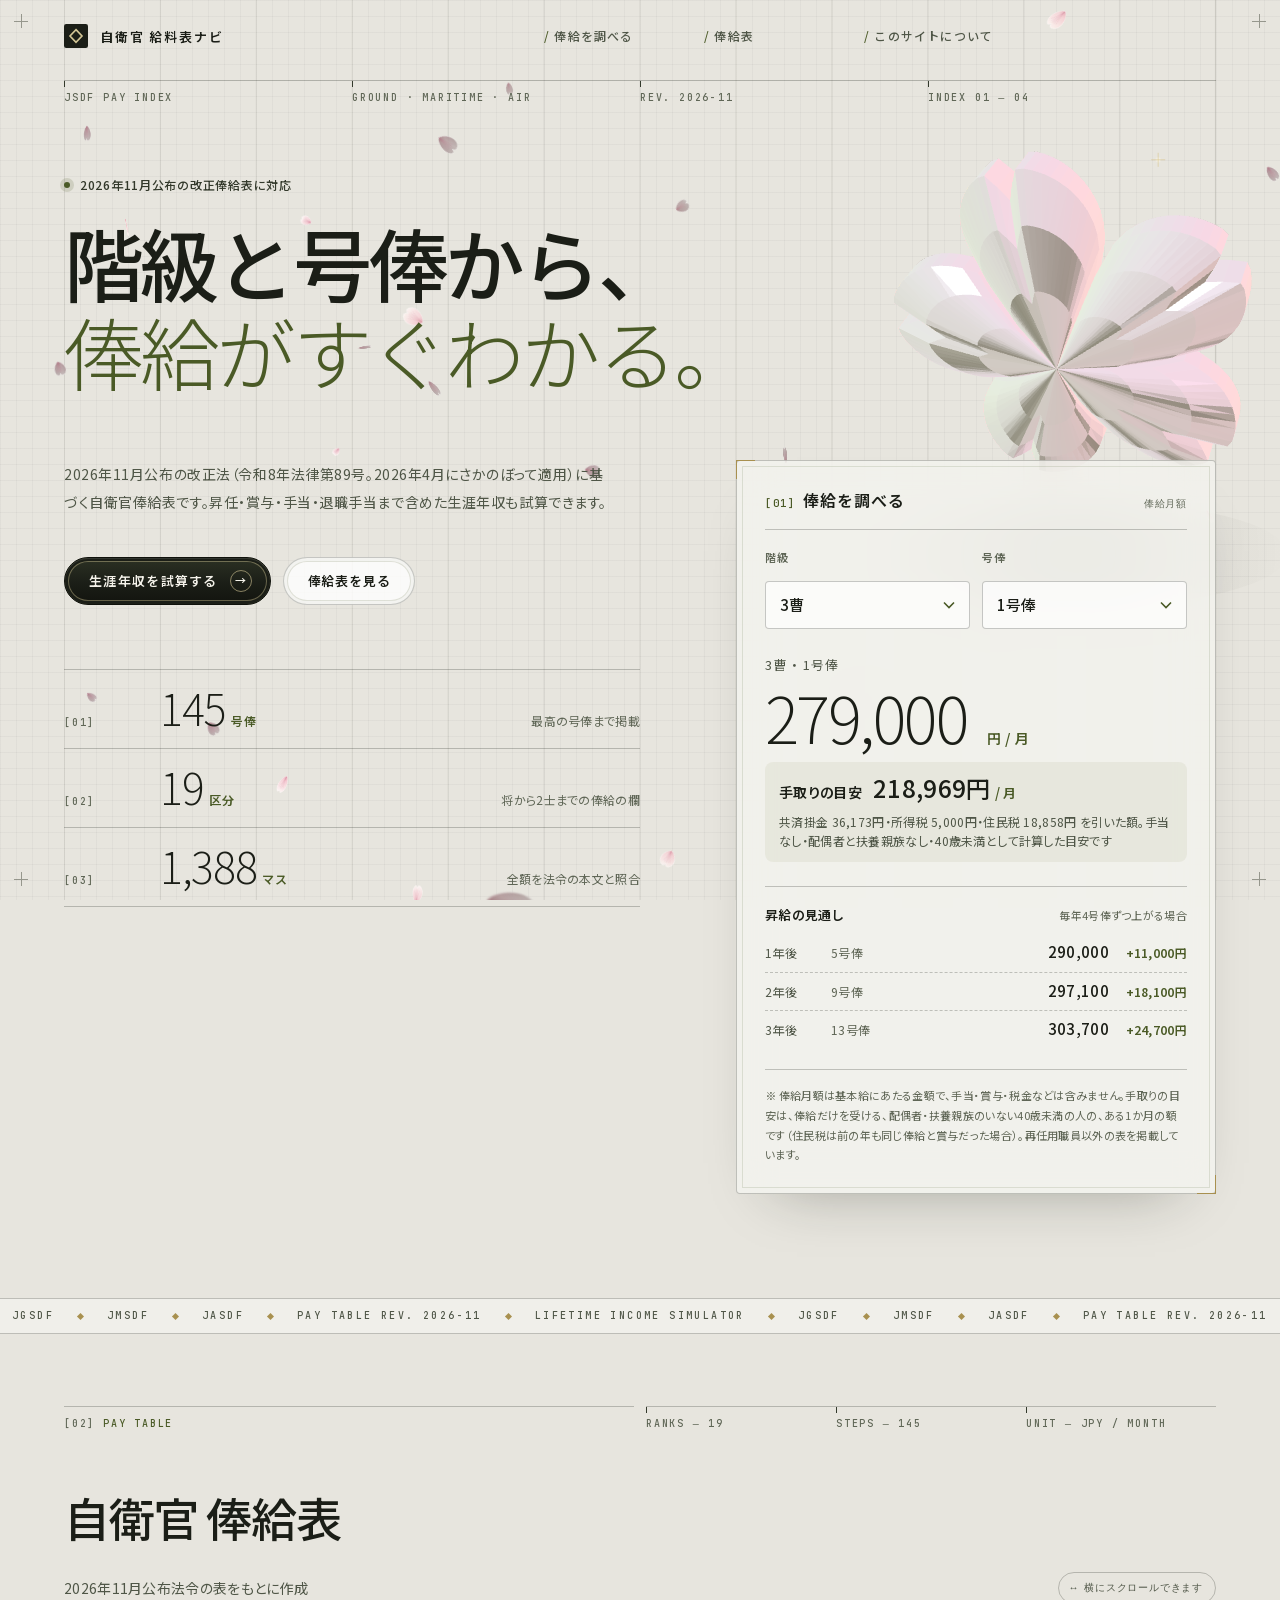
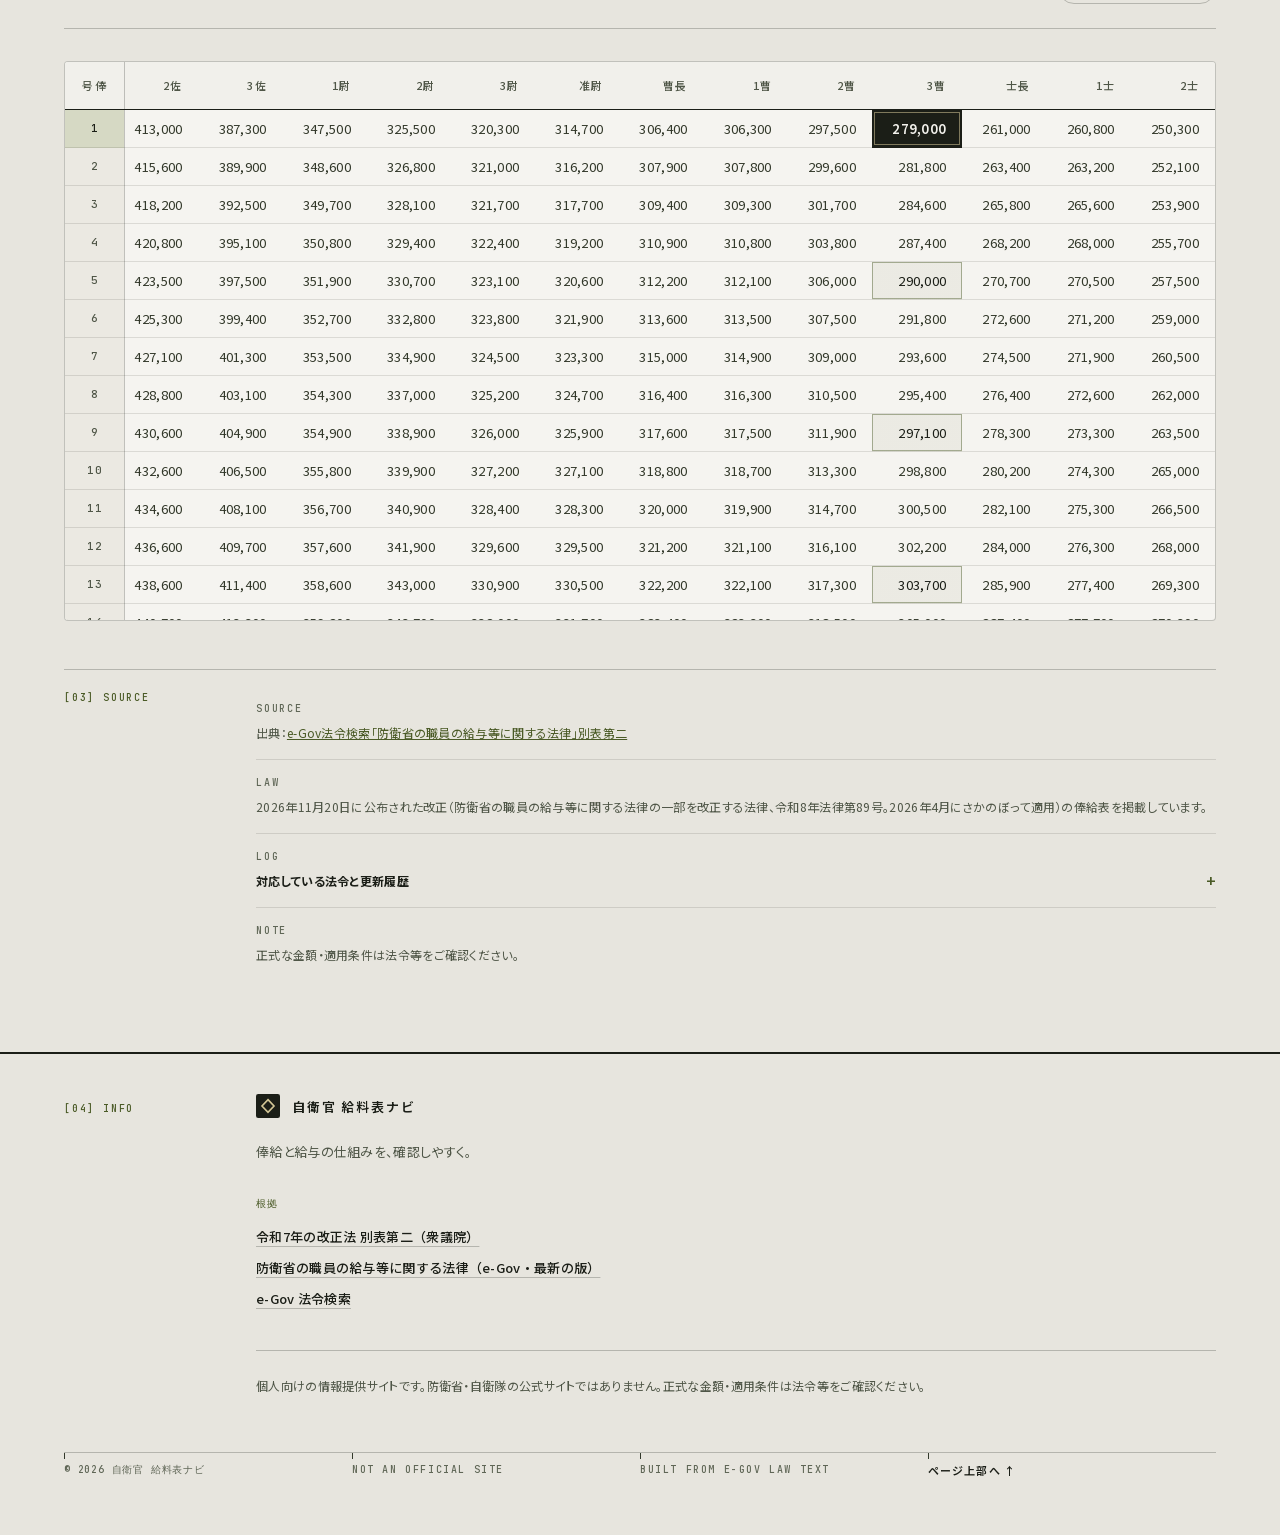
==== commit f8440d34: "再就職の年収のグラフに3回目を含める（令和10年4月以後の退職） - 3回目は60歳になる年の前年（定年60歳以上は自衛官以外の職員の定年の前年）の所得で減る（給与法第27条の4第4項・附則第12項）" ====
--- a/index.html
+++ b/index.html
@@ -52,10 +52,10 @@
     <link rel="preload" href="assets/fonts/noto-sans-jp.woff2" as="font" type="font/woff2" crossorigin />
     <link rel="preload" href="assets/fonts/jetbrains-mono.woff2" as="font" type="font/woff2" crossorigin />
     <!-- デザイン（assets/css）。base（骨組み）→ simulator-fix（調整）→ design（見た目）→ print（印刷）の順に上書きするので、並びを変えない -->
-    <link rel="stylesheet" href="assets/css/base.css?v=20261126-4" />
-    <link rel="stylesheet" href="assets/css/simulator-fix.css?v=20261126-4" />
-    <link rel="stylesheet" href="assets/css/design.css?v=20261126-4" />
-    <link rel="stylesheet" href="assets/css/print.css?v=20261126-4" />
+    <link rel="stylesheet" href="assets/css/base.css?v=20261126-5" />
+    <link rel="stylesheet" href="assets/css/simulator-fix.css?v=20261126-5" />
+    <link rel="stylesheet" href="assets/css/design.css?v=20261126-5" />
+    <link rel="stylesheet" href="assets/css/print.css?v=20261126-5" />
   </head>
   <body>
     <i class="c-scroll-progress" aria-hidden="true"></i>
@@ -968,7 +968,7 @@
             <section id="reemploySection" hidden aria-labelledby="reemployTitle">
               <header class="c-section-head">
                 <h3 id="reemployTitle">再就職の年収と若年定年退職者給付金</h3>
-                <span>1回目と2回目の合計（退職の翌年の所得で決まる分）。<span class="u-screen-only">グラフに触れると、その年収での受け取り額が出ます</span></span>
+                <span><span id="reemployLead">1回目と2回目の合計（退職の翌年の所得で決まる分）。</span><span class="u-screen-only">グラフに触れると、その年収での受け取り額が出ます</span></span>
               </header>
               <p class="c-reemploy-summary" id="reemploySummary"></p>
               <div class="c-chart" id="reemployChart"></div>
@@ -1151,9 +1151,9 @@
       </div>
     </footer>
     <!-- 俸給表などの数値（assets/data）と、計算・動きのプログラム（assets/js）。後のファイルが前のファイルの値を使うので、読み込む順番を変えない -->
-    <script src="assets/data/pay-table.js?v=20261126-4"></script>
-    <script src="assets/data/promotion-table.js?v=20261126-4"></script>
-    <script src="assets/js/pay-lookup.js?v=20261126-4"></script>
+    <script src="assets/data/pay-table.js?v=20261126-5"></script>
+    <script src="assets/data/promotion-table.js?v=20261126-5"></script>
+    <script src="assets/js/pay-lookup.js?v=20261126-5"></script>
     <button
       class="c-sim-launch"
       id="simLaunch"
@@ -1164,11 +1164,11 @@
       <span class="c-sim-launch__icon" aria-hidden="true">↗</span
       ><span class="c-sim-launch__text">生涯年収を試算</span>
     </button>
-    <script src="assets/data/rules.js?v=20261126-4"></script>
-    <script src="assets/js/regional-rate.js?v=20261126-4"></script>
-    <script src="assets/js/allowances.js?v=20261126-4"></script>
-    <script src="assets/js/simulator.js?v=20261126-4"></script>
-    <script src="assets/js/simulator-dialog.js?v=20261126-4"></script>
+    <script src="assets/data/rules.js?v=20261126-5"></script>
+    <script src="assets/js/regional-rate.js?v=20261126-5"></script>
+    <script src="assets/js/allowances.js?v=20261126-5"></script>
+    <script src="assets/js/simulator.js?v=20261126-5"></script>
+    <script src="assets/js/simulator-dialog.js?v=20261126-5"></script>
     <!-- 説明ページ：項目ごとに説明を分けて表示する（中身はスクリプトが各項目から集めて作る） -->
     <dialog id="notesPage" aria-labelledby="notesTitle">
       <header class="c-notes__head">
@@ -1177,11 +1177,11 @@
       </header>
       <div class="c-notes__body" id="notesBody"></div>
     </dialog>
-    <script src="assets/js/notes-page.js?v=20261126-4"></script>
-    <script src="assets/js/effects.js?v=20261126-4"></script>
-    <script src="assets/js/crystals-core.js?v=20261126-4"></script>
-    <script src="assets/js/crystals.js?v=20261126-4"></script>
-    <script src="assets/js/scroll-lock.js?v=20261126-4"></script>
-    <script src="assets/js/print.js?v=20261126-4"></script>
+    <script src="assets/js/notes-page.js?v=20261126-5"></script>
+    <script src="assets/js/effects.js?v=20261126-5"></script>
+    <script src="assets/js/crystals-core.js?v=20261126-5"></script>
+    <script src="assets/js/crystals.js?v=20261126-5"></script>
+    <script src="assets/js/scroll-lock.js?v=20261126-5"></script>
+    <script src="assets/js/print.js?v=20261126-5"></script>
   </body>
 </html>
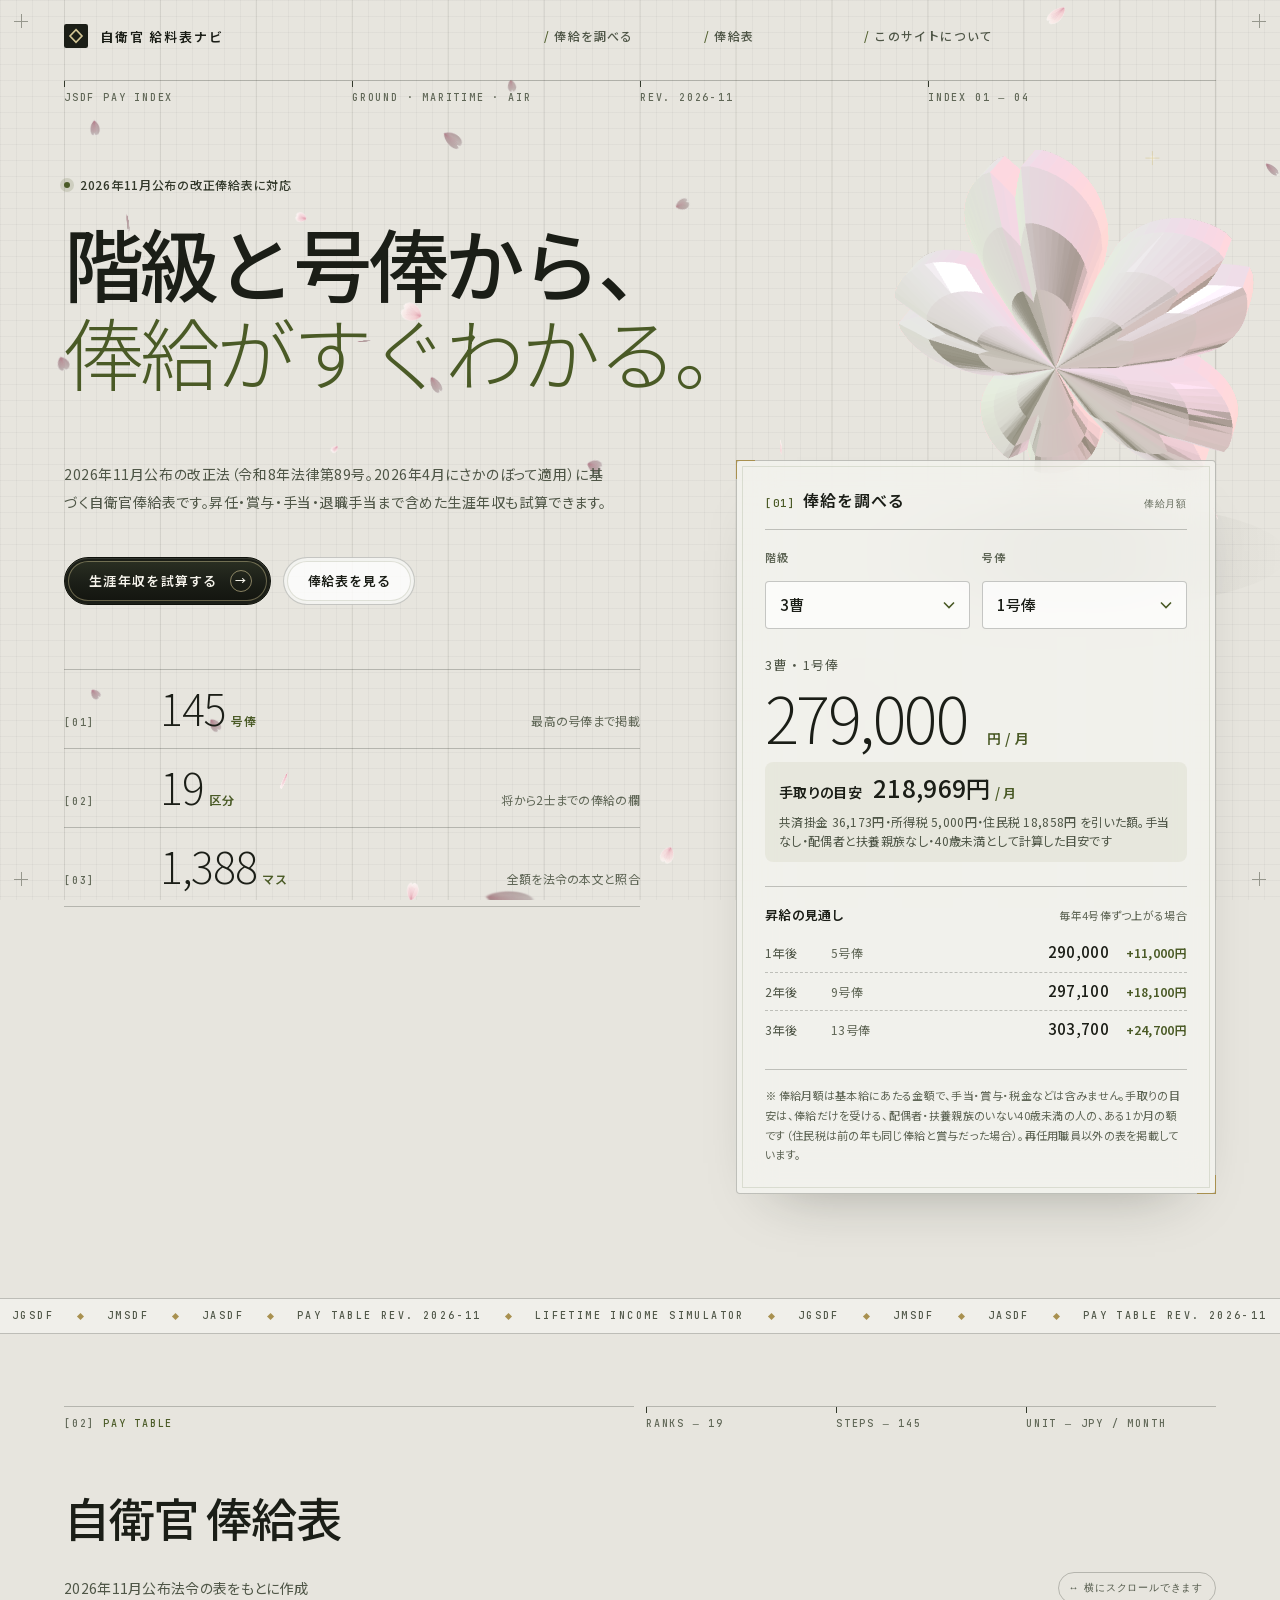
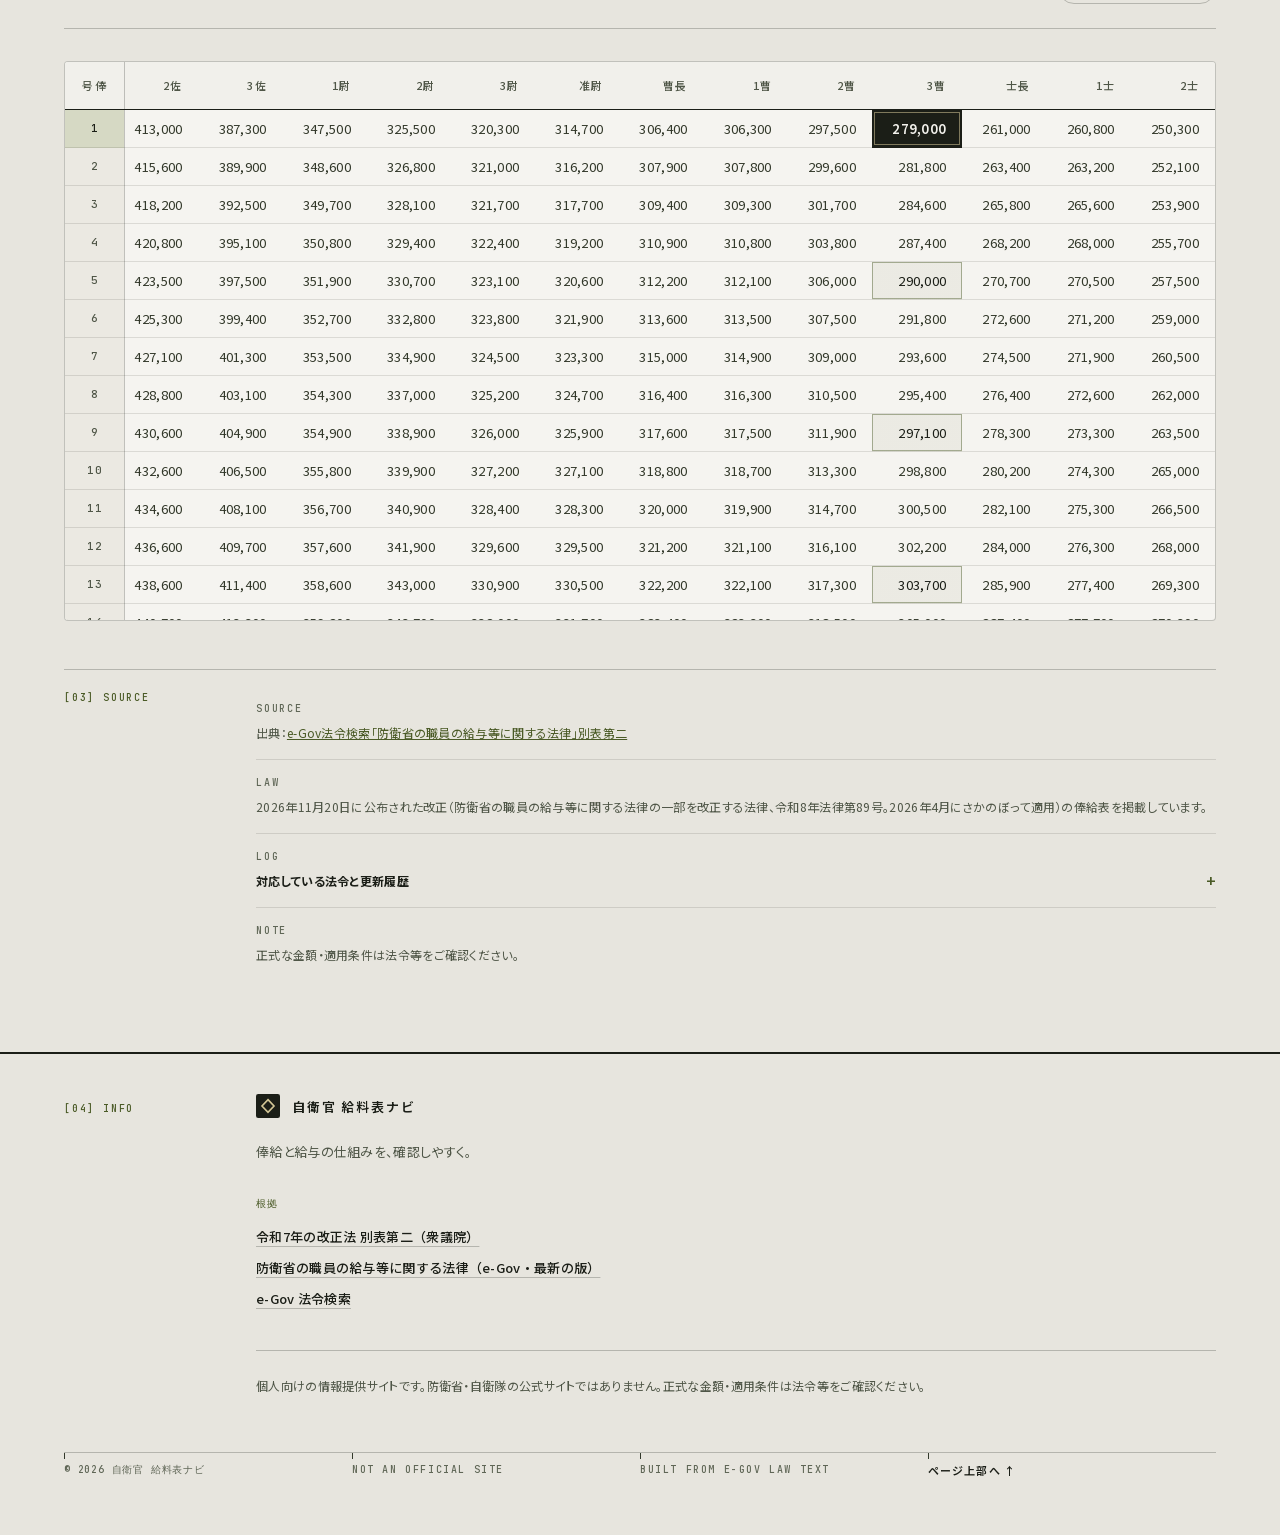
==== commit c29a5db8: "再就職の年収のグラフを全部の回（新制度は6回）の合計にする - 回ごとに判定する年の所得で調整した額を合計する（60歳までの分は退職の翌年、3回払いの3回目は60歳になる年の前年、   60歳以後の分" ====
--- a/index.html
+++ b/index.html
@@ -52,10 +52,10 @@
     <link rel="preload" href="assets/fonts/noto-sans-jp.woff2" as="font" type="font/woff2" crossorigin />
     <link rel="preload" href="assets/fonts/jetbrains-mono.woff2" as="font" type="font/woff2" crossorigin />
     <!-- デザイン（assets/css）。base（骨組み）→ simulator-fix（調整）→ design（見た目）→ print（印刷）の順に上書きするので、並びを変えない -->
-    <link rel="stylesheet" href="assets/css/base.css?v=20261126-5" />
-    <link rel="stylesheet" href="assets/css/simulator-fix.css?v=20261126-5" />
-    <link rel="stylesheet" href="assets/css/design.css?v=20261126-5" />
-    <link rel="stylesheet" href="assets/css/print.css?v=20261126-5" />
+    <link rel="stylesheet" href="assets/css/base.css?v=20261126-6" />
+    <link rel="stylesheet" href="assets/css/simulator-fix.css?v=20261126-6" />
+    <link rel="stylesheet" href="assets/css/design.css?v=20261126-6" />
+    <link rel="stylesheet" href="assets/css/print.css?v=20261126-6" />
   </head>
   <body>
     <i class="c-scroll-progress" aria-hidden="true"></i>
@@ -1151,9 +1151,9 @@
       </div>
     </footer>
     <!-- 俸給表などの数値（assets/data）と、計算・動きのプログラム（assets/js）。後のファイルが前のファイルの値を使うので、読み込む順番を変えない -->
-    <script src="assets/data/pay-table.js?v=20261126-5"></script>
-    <script src="assets/data/promotion-table.js?v=20261126-5"></script>
-    <script src="assets/js/pay-lookup.js?v=20261126-5"></script>
+    <script src="assets/data/pay-table.js?v=20261126-6"></script>
+    <script src="assets/data/promotion-table.js?v=20261126-6"></script>
+    <script src="assets/js/pay-lookup.js?v=20261126-6"></script>
     <button
       class="c-sim-launch"
       id="simLaunch"
@@ -1164,11 +1164,11 @@
       <span class="c-sim-launch__icon" aria-hidden="true">↗</span
       ><span class="c-sim-launch__text">生涯年収を試算</span>
     </button>
-    <script src="assets/data/rules.js?v=20261126-5"></script>
-    <script src="assets/js/regional-rate.js?v=20261126-5"></script>
-    <script src="assets/js/allowances.js?v=20261126-5"></script>
-    <script src="assets/js/simulator.js?v=20261126-5"></script>
-    <script src="assets/js/simulator-dialog.js?v=20261126-5"></script>
+    <script src="assets/data/rules.js?v=20261126-6"></script>
+    <script src="assets/js/regional-rate.js?v=20261126-6"></script>
+    <script src="assets/js/allowances.js?v=20261126-6"></script>
+    <script src="assets/js/simulator.js?v=20261126-6"></script>
+    <script src="assets/js/simulator-dialog.js?v=20261126-6"></script>
     <!-- 説明ページ：項目ごとに説明を分けて表示する（中身はスクリプトが各項目から集めて作る） -->
     <dialog id="notesPage" aria-labelledby="notesTitle">
       <header class="c-notes__head">
@@ -1177,11 +1177,11 @@
       </header>
       <div class="c-notes__body" id="notesBody"></div>
     </dialog>
-    <script src="assets/js/notes-page.js?v=20261126-5"></script>
-    <script src="assets/js/effects.js?v=20261126-5"></script>
-    <script src="assets/js/crystals-core.js?v=20261126-5"></script>
-    <script src="assets/js/crystals.js?v=20261126-5"></script>
-    <script src="assets/js/scroll-lock.js?v=20261126-5"></script>
-    <script src="assets/js/print.js?v=20261126-5"></script>
+    <script src="assets/js/notes-page.js?v=20261126-6"></script>
+    <script src="assets/js/effects.js?v=20261126-6"></script>
+    <script src="assets/js/crystals-core.js?v=20261126-6"></script>
+    <script src="assets/js/crystals.js?v=20261126-6"></script>
+    <script src="assets/js/scroll-lock.js?v=20261126-6"></script>
+    <script src="assets/js/print.js?v=20261126-6"></script>
   </body>
 </html>
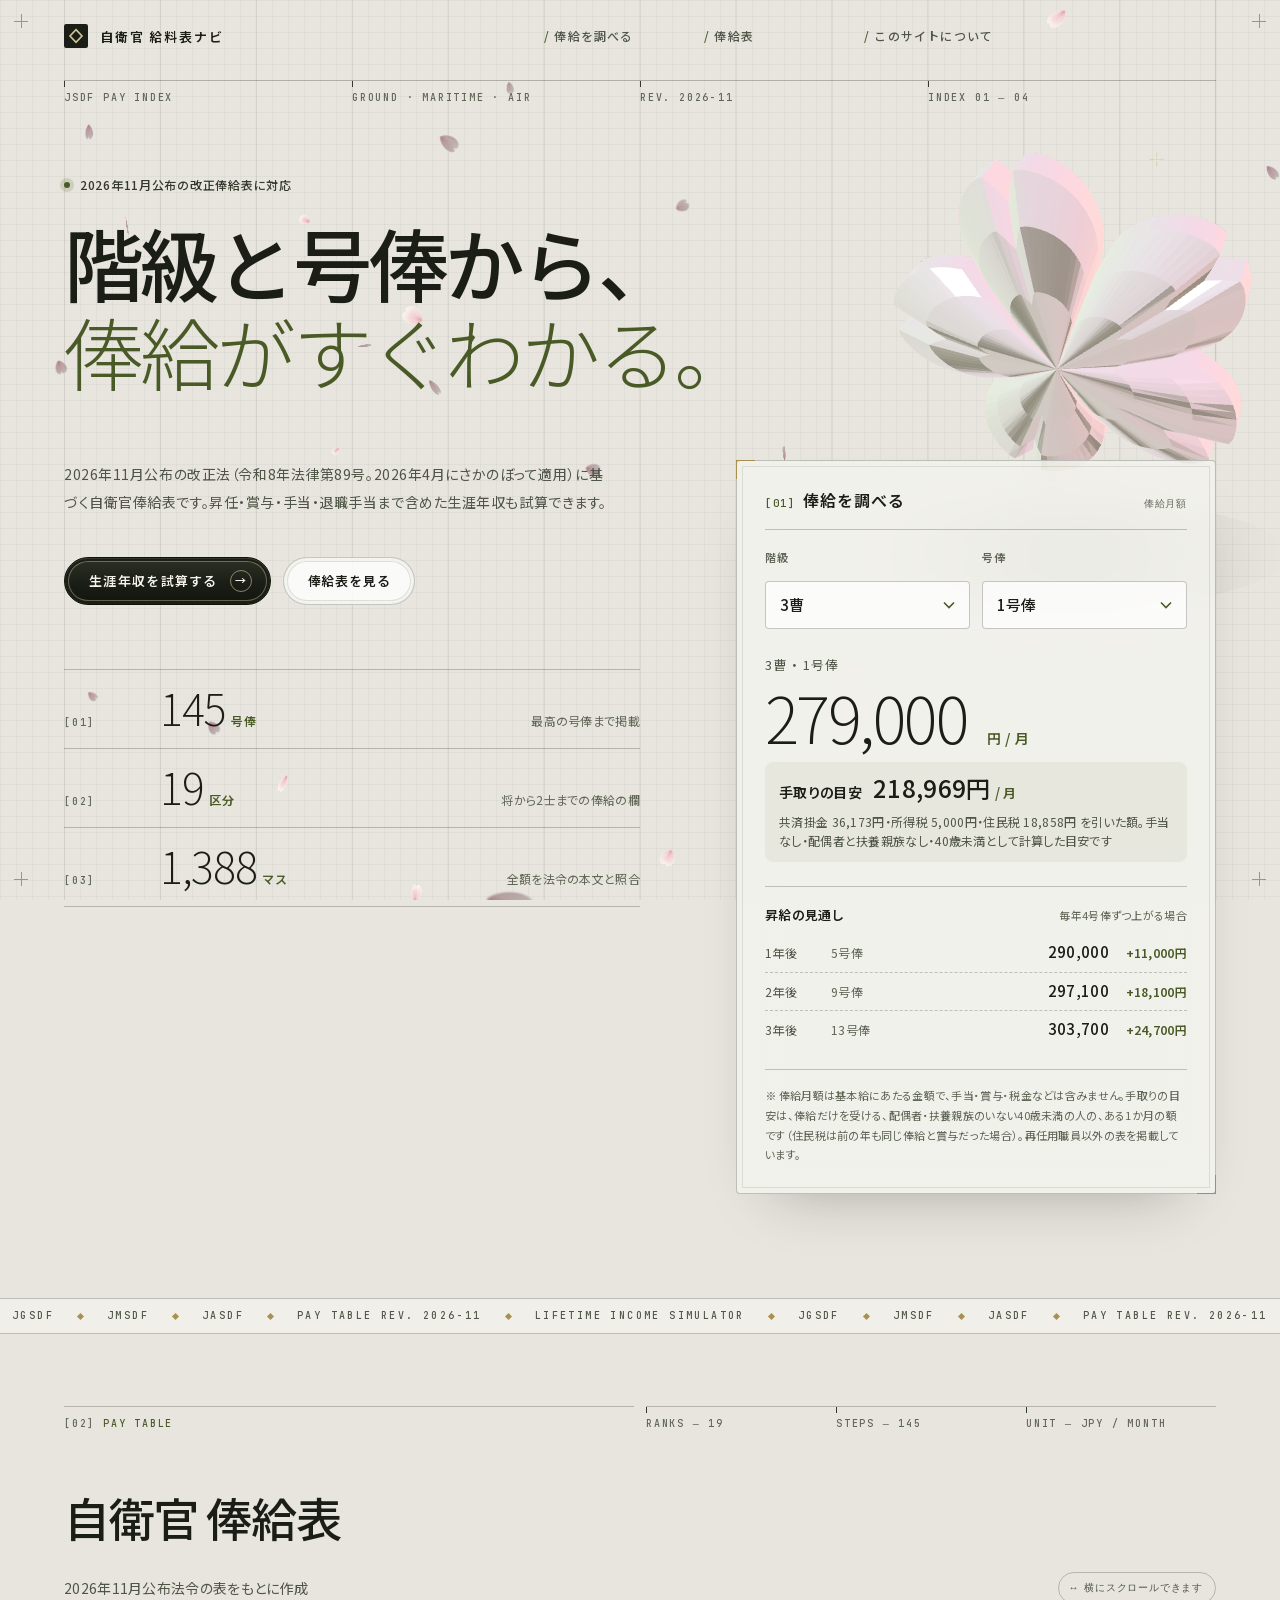
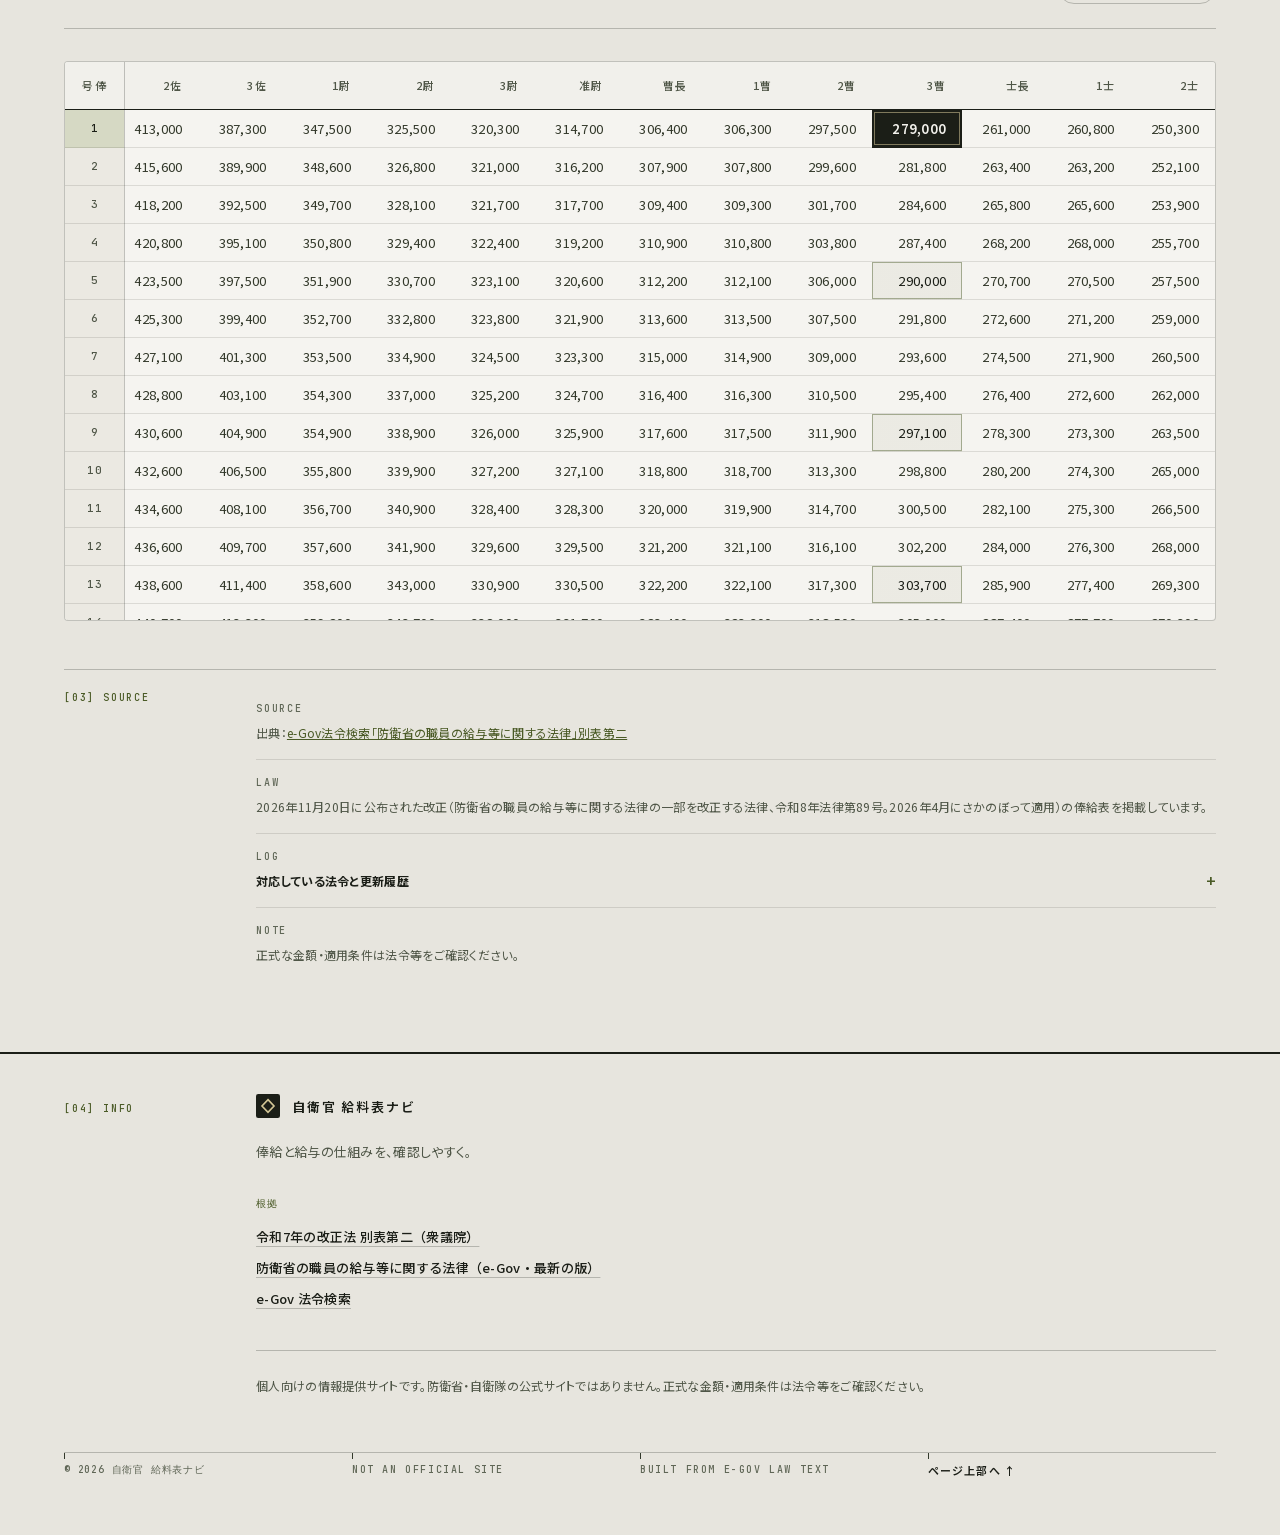
==== commit 5ec6420f: "グラフ用データを数値だけの形にし、説明文の年の書き方を制度ごとに直す - 再就職の年収のグラフのデータ（chart.parts）を関数ではなく数値だけにし、受け取り額は chartGot() で計算す" ====
--- a/index.html
+++ b/index.html
@@ -52,10 +52,10 @@
     <link rel="preload" href="assets/fonts/noto-sans-jp.woff2" as="font" type="font/woff2" crossorigin />
     <link rel="preload" href="assets/fonts/jetbrains-mono.woff2" as="font" type="font/woff2" crossorigin />
     <!-- デザイン（assets/css）。base（骨組み）→ simulator-fix（調整）→ design（見た目）→ print（印刷）の順に上書きするので、並びを変えない -->
-    <link rel="stylesheet" href="assets/css/base.css?v=20261126-6" />
-    <link rel="stylesheet" href="assets/css/simulator-fix.css?v=20261126-6" />
-    <link rel="stylesheet" href="assets/css/design.css?v=20261126-6" />
-    <link rel="stylesheet" href="assets/css/print.css?v=20261126-6" />
+    <link rel="stylesheet" href="assets/css/base.css?v=20261126-7" />
+    <link rel="stylesheet" href="assets/css/simulator-fix.css?v=20261126-7" />
+    <link rel="stylesheet" href="assets/css/design.css?v=20261126-7" />
+    <link rel="stylesheet" href="assets/css/print.css?v=20261126-7" />
   </head>
   <body>
     <i class="c-scroll-progress" aria-hidden="true"></i>
@@ -1151,9 +1151,9 @@
       </div>
     </footer>
     <!-- 俸給表などの数値（assets/data）と、計算・動きのプログラム（assets/js）。後のファイルが前のファイルの値を使うので、読み込む順番を変えない -->
-    <script src="assets/data/pay-table.js?v=20261126-6"></script>
-    <script src="assets/data/promotion-table.js?v=20261126-6"></script>
-    <script src="assets/js/pay-lookup.js?v=20261126-6"></script>
+    <script src="assets/data/pay-table.js?v=20261126-7"></script>
+    <script src="assets/data/promotion-table.js?v=20261126-7"></script>
+    <script src="assets/js/pay-lookup.js?v=20261126-7"></script>
     <button
       class="c-sim-launch"
       id="simLaunch"
@@ -1164,11 +1164,11 @@
       <span class="c-sim-launch__icon" aria-hidden="true">↗</span
       ><span class="c-sim-launch__text">生涯年収を試算</span>
     </button>
-    <script src="assets/data/rules.js?v=20261126-6"></script>
-    <script src="assets/js/regional-rate.js?v=20261126-6"></script>
-    <script src="assets/js/allowances.js?v=20261126-6"></script>
-    <script src="assets/js/simulator.js?v=20261126-6"></script>
-    <script src="assets/js/simulator-dialog.js?v=20261126-6"></script>
+    <script src="assets/data/rules.js?v=20261126-7"></script>
+    <script src="assets/js/regional-rate.js?v=20261126-7"></script>
+    <script src="assets/js/allowances.js?v=20261126-7"></script>
+    <script src="assets/js/simulator.js?v=20261126-7"></script>
+    <script src="assets/js/simulator-dialog.js?v=20261126-7"></script>
     <!-- 説明ページ：項目ごとに説明を分けて表示する（中身はスクリプトが各項目から集めて作る） -->
     <dialog id="notesPage" aria-labelledby="notesTitle">
       <header class="c-notes__head">
@@ -1177,11 +1177,11 @@
       </header>
       <div class="c-notes__body" id="notesBody"></div>
     </dialog>
-    <script src="assets/js/notes-page.js?v=20261126-6"></script>
-    <script src="assets/js/effects.js?v=20261126-6"></script>
-    <script src="assets/js/crystals-core.js?v=20261126-6"></script>
-    <script src="assets/js/crystals.js?v=20261126-6"></script>
-    <script src="assets/js/scroll-lock.js?v=20261126-6"></script>
-    <script src="assets/js/print.js?v=20261126-6"></script>
+    <script src="assets/js/notes-page.js?v=20261126-7"></script>
+    <script src="assets/js/effects.js?v=20261126-7"></script>
+    <script src="assets/js/crystals-core.js?v=20261126-7"></script>
+    <script src="assets/js/crystals.js?v=20261126-7"></script>
+    <script src="assets/js/scroll-lock.js?v=20261126-7"></script>
+    <script src="assets/js/print.js?v=20261126-7"></script>
   </body>
 </html>
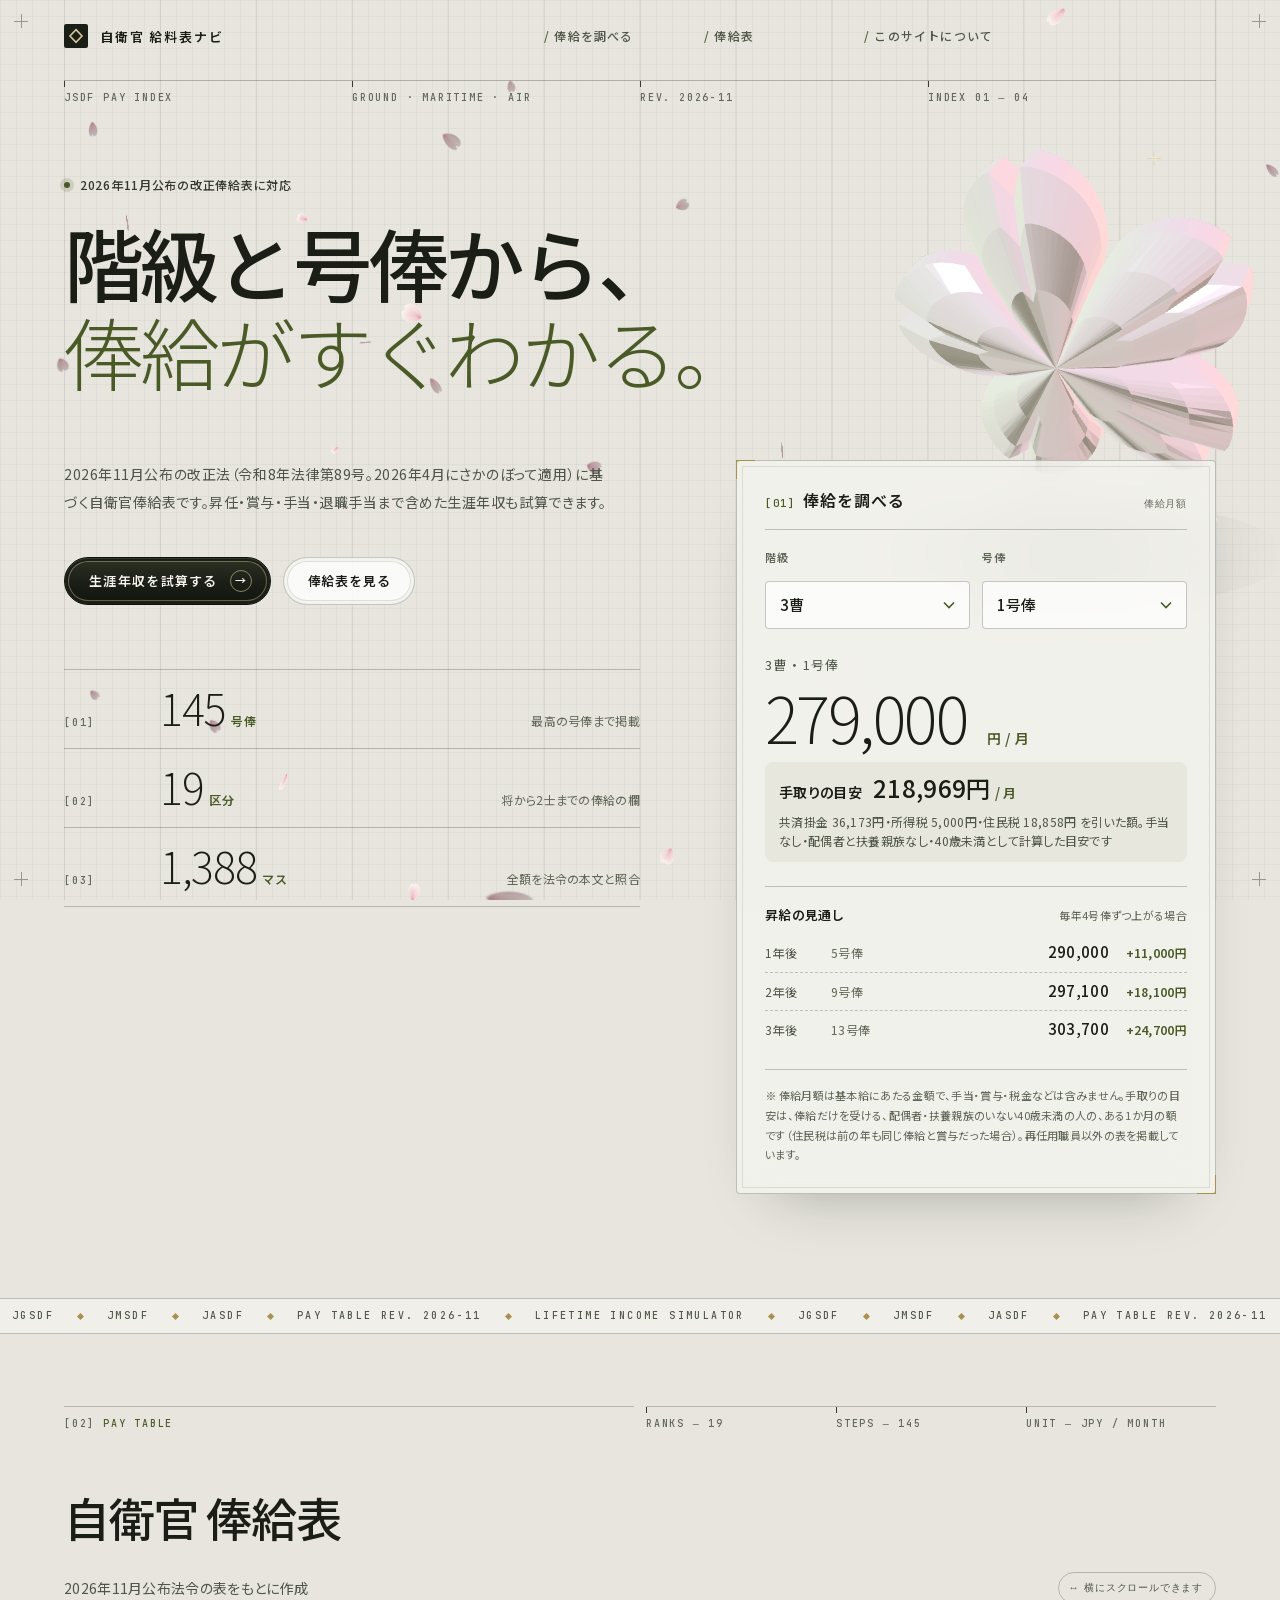
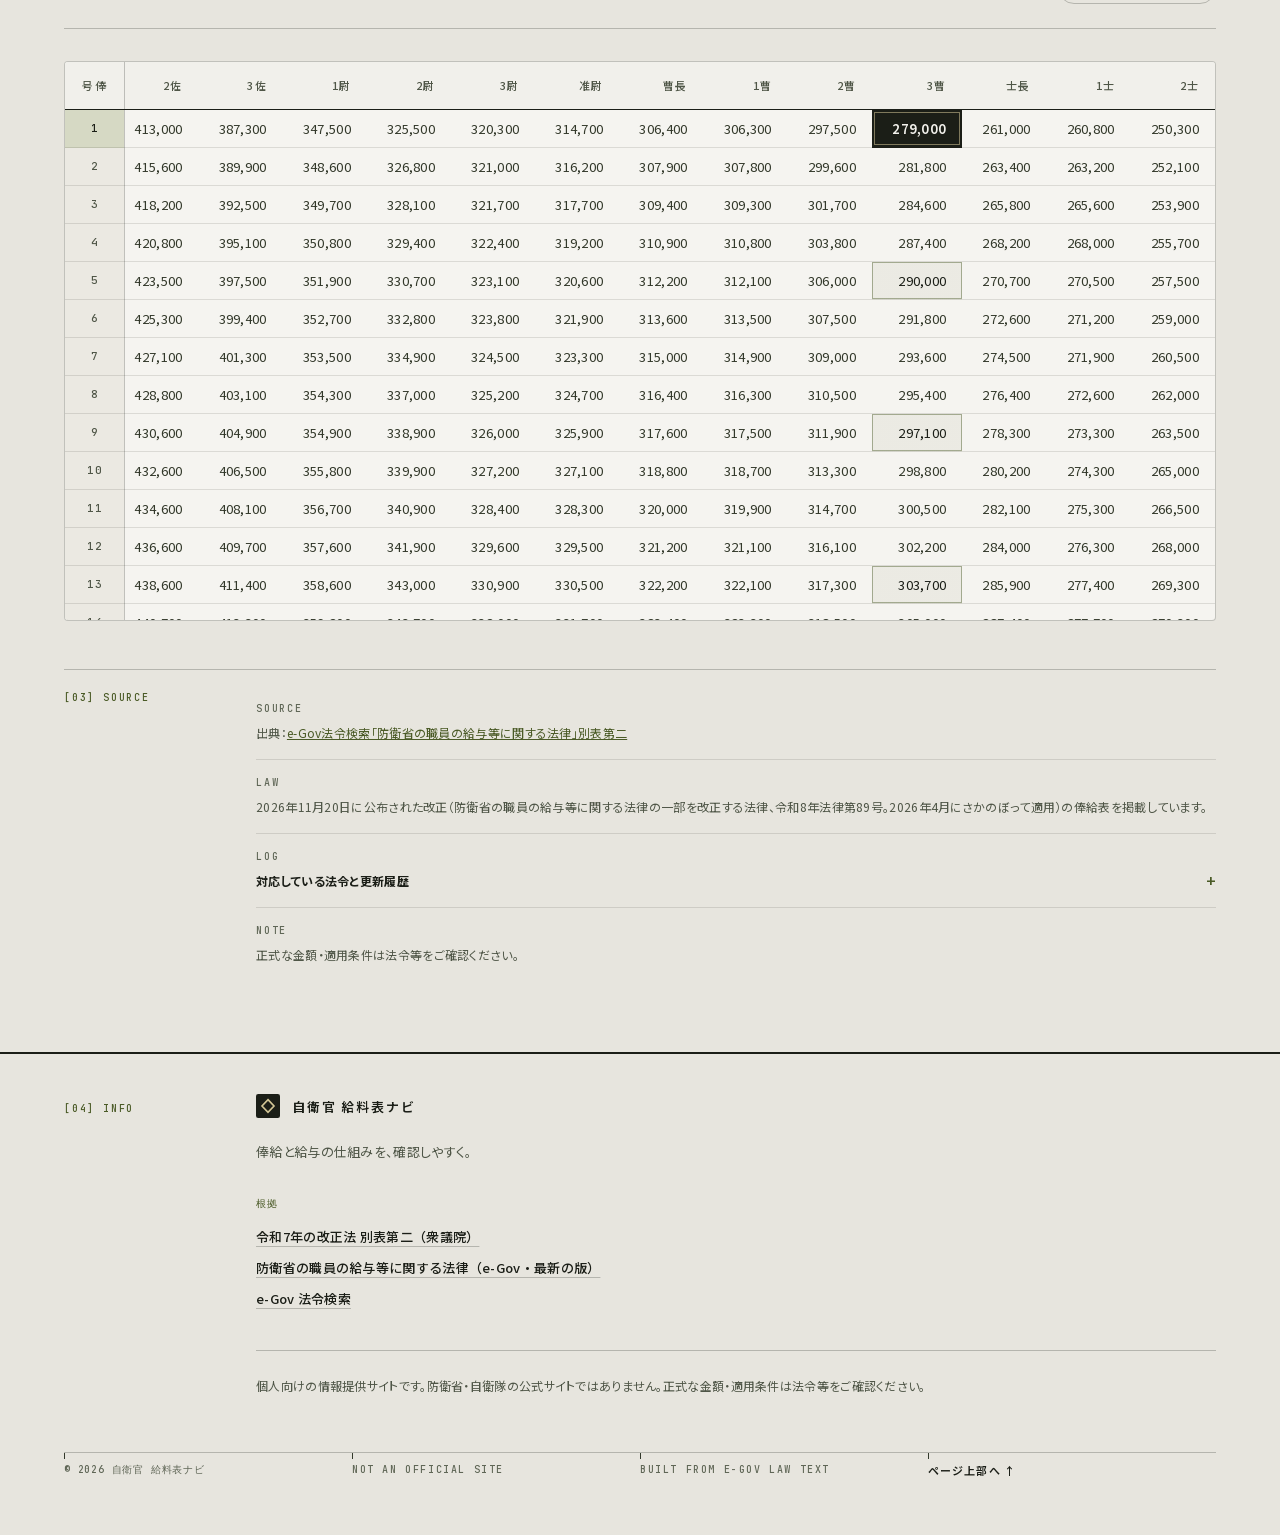
==== commit 29dbd8ca: "正規のURLを sbikabu.com に指定し、GitHub Pages 側との重複で検索順位が割れないようにする Co-Authored-By: Claude Opus 5.5 <noreply@" ====
--- a/index.html
+++ b/index.html
@@ -29,6 +29,7 @@
       content="階級と号俸から俸給月額をすぐに確認。昇任・賞与・手当を含めた生涯年収も試算できます。"
     />
     <meta name="twitter:card" content="summary" />
+    <link rel="canonical" href="https://sbikabu.com/" />
     <meta property="og:url" content="https://fushimin1892.github.io/jsdf-lifetime-simulator/" />
     <meta property="og:image" content="https://fushimin1892.github.io/jsdf-lifetime-simulator/icons/og-icon.png">
     <meta property="og:image:type" content="image/png">
